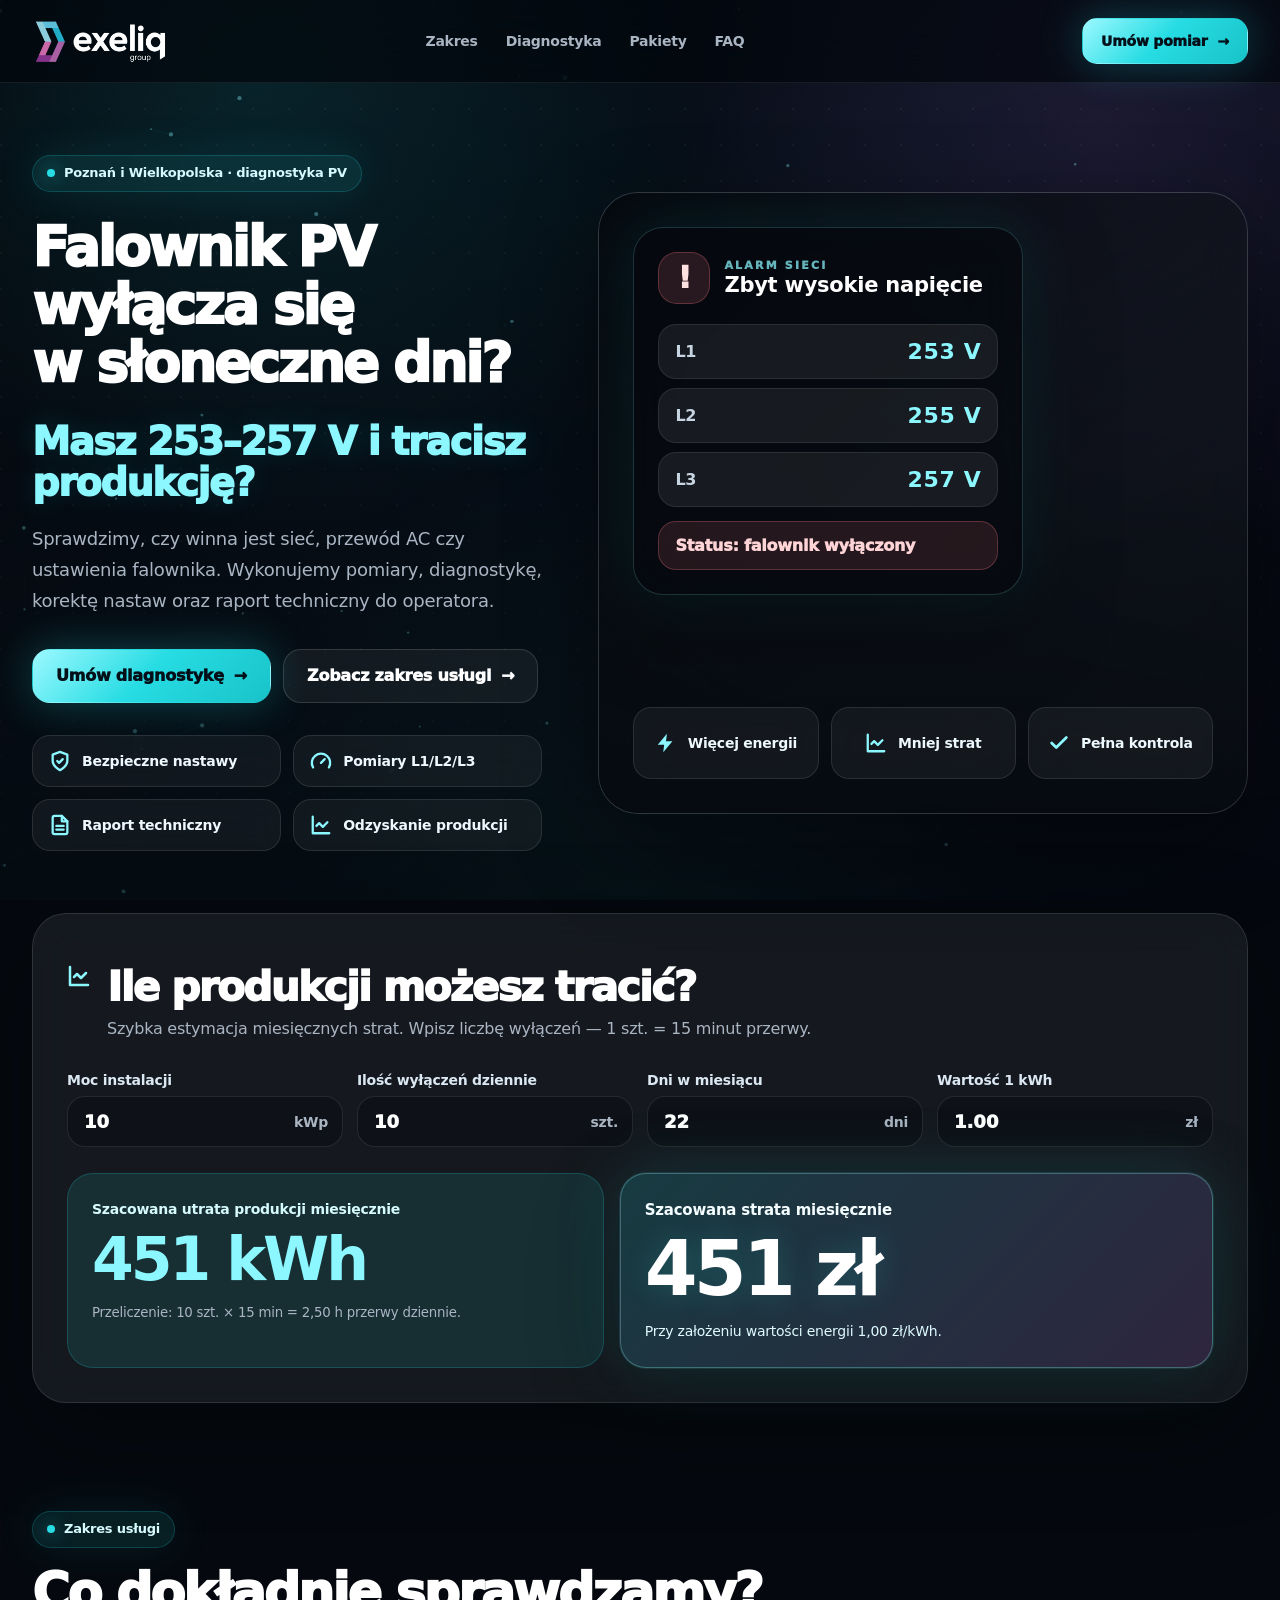
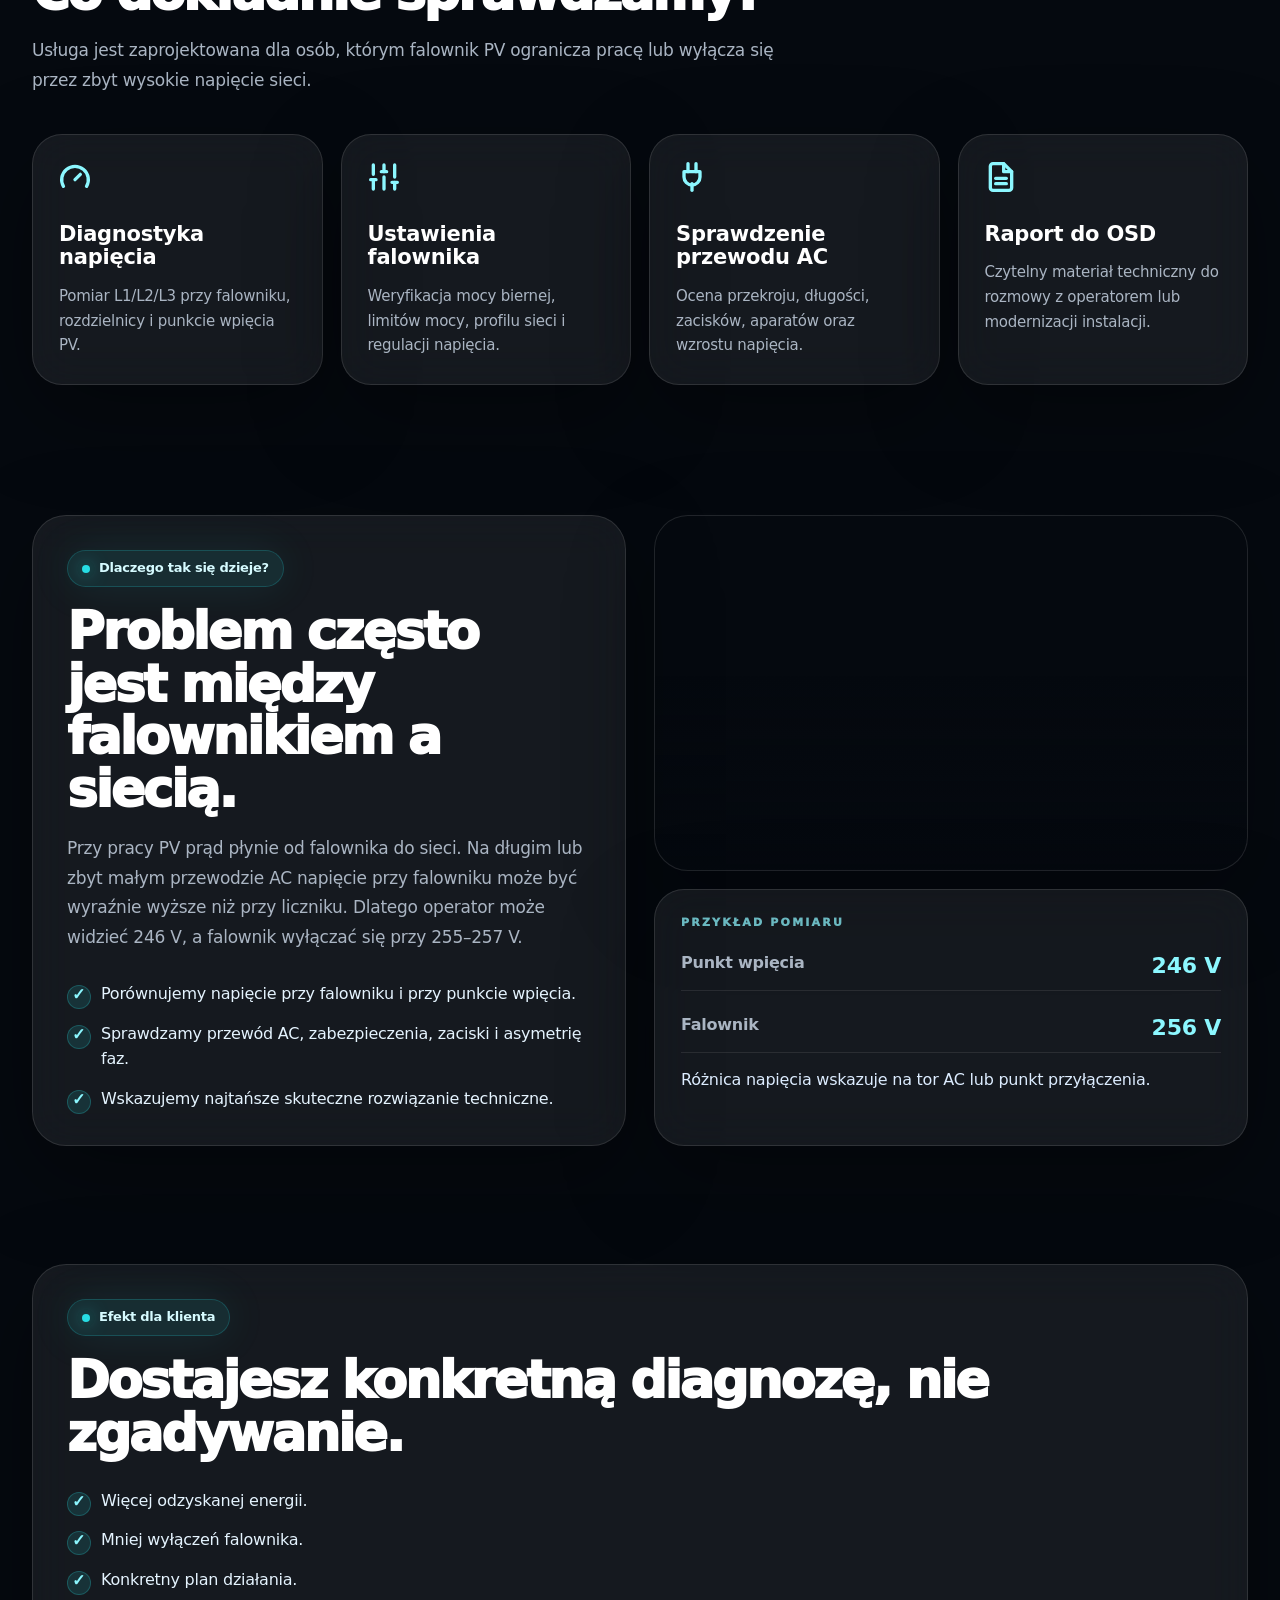
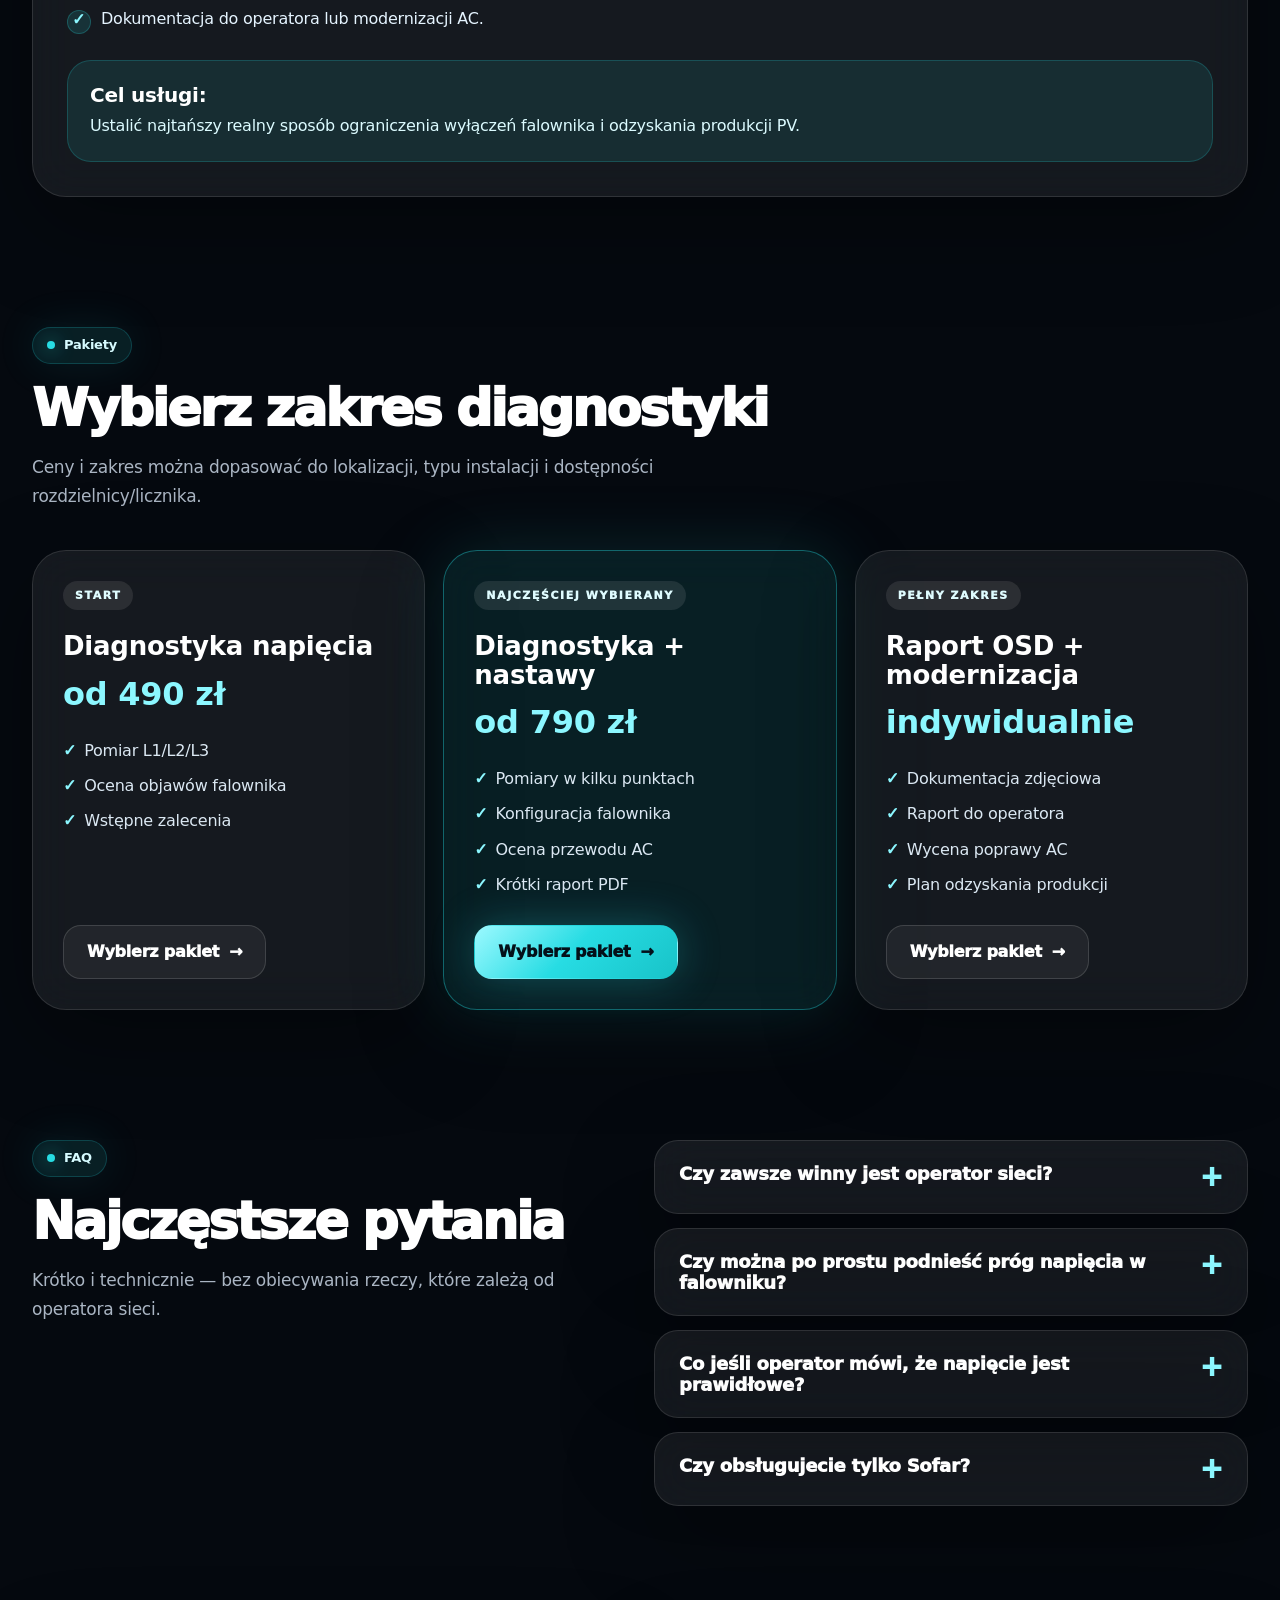
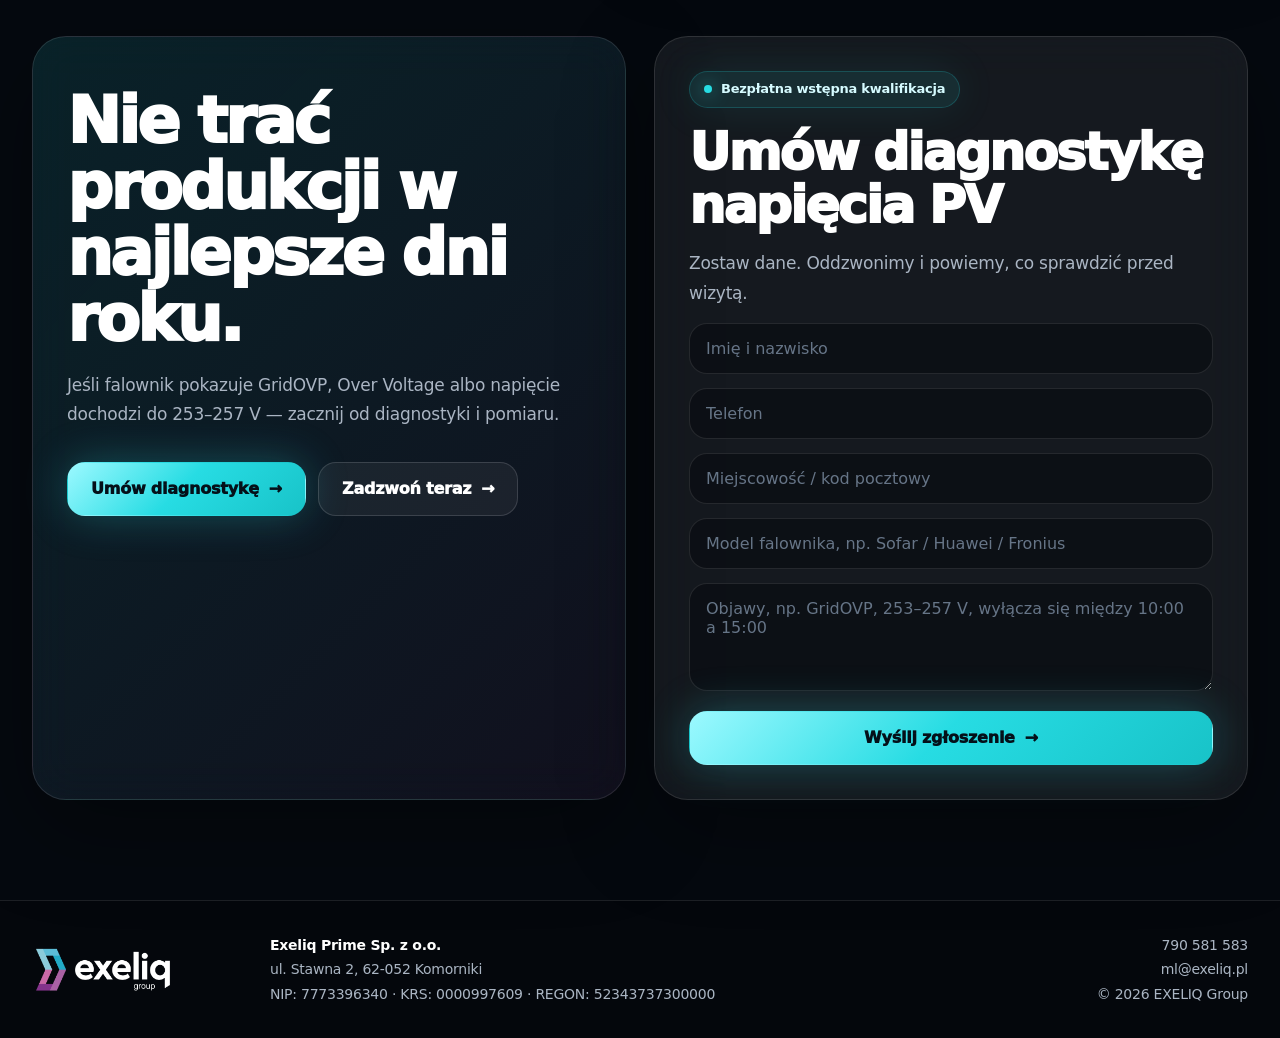
==== index.html @ 8f4e9c0d "Update index.html" ====
<!doctype html>
<html lang="pl">
<head>
  <meta charset="utf-8" />
  <meta name="viewport" content="width=device-width, initial-scale=1" />
  <title>Diagnostyka napięcia PV | Falownik wyłącza się w słoneczne dni | EXELIQ Group</title>
  <meta name="description" content="Falownik PV wyłącza się w słoneczne dni? Masz 253–257 V i tracisz produkcję? Diagnostyka napięcia, ustawienia falownika, przewód AC i raport do OSD. Poznań i Wielkopolska." />
  <meta name="theme-color" content="#05090f" />
  <meta property="og:title" content="Falownik PV wyłącza się w słoneczne dni?" />
  <meta property="og:description" content="Diagnostyka wysokiego napięcia PV: pomiary L1/L2/L3, ustawienia falownika, przewód AC i raport do OSD." />
  <meta property="og:type" content="website" />
  <link rel="preload" href="assets/exeliq_.png" as="image" />
  <link rel="stylesheet" href="styles.css" />
</head>
<body>
  <canvas id="particleCanvas" aria-hidden="true"></canvas>
  <div class="ambient" aria-hidden="true"></div>

  <header class="site-header">
    <div class="container header-inner">
      <a href="#top" class="brand" aria-label="EXELIQ Group">
        <img src="assets/exeliq_.png" alt="EXELIQ Group" />
      </a>
      <nav class="nav-links" aria-label="Menu główne">
        <a href="#oferta">Zakres</a>
        <a href="#diagnostyka">Diagnostyka</a>
        <a href="#pakiety">Pakiety</a>
        <a href="#faq">FAQ</a>
      </nav>
      <div class="header-actions">
        <a class="btn btn-primary btn-small" href="#formularz">Umów pomiar</a>
      </div>
    </div>
  </header>

  <main id="top">
    <section class="hero section-hero">
      <div class="container hero-grid">
        <div class="hero-copy reveal">
          <div class="eyebrow"><span></span>Poznań i Wielkopolska · diagnostyka PV</div>
          <h1>
            <span>Falownik PV</span>
            <span>wyłącza się</span>
            <span>w słoneczne dni?</span>
          </h1>
          <p class="lead">Masz 253–257 V i tracisz produkcję?</p>
          <p class="hero-text">Sprawdzimy, czy winna jest sieć, przewód AC czy ustawienia falownika. Wykonujemy pomiary, diagnostykę, korektę nastaw oraz raport techniczny do operatora.</p>
          <div class="cta-row">
            <a class="btn btn-primary" href="#formularz">Umów diagnostykę</a>
            <a class="btn btn-secondary" href="#oferta">Zobacz zakres usługi</a>
          </div>
          <div class="hero-badges" aria-label="Najważniejsze korzyści">
            <div><i data-icon="shield"></i>Bezpieczne nastawy</div>
            <div><i data-icon="gauge"></i>Pomiary L1/L2/L3</div>
            <div><i data-icon="report"></i>Raport techniczny</div>
            <div><i data-icon="trend"></i>Odzyskanie produkcji</div>
          </div>
        </div>

        <div class="hero-showcase reveal delay-1" aria-label="Wizualizacja problemu wysokiego napięcia PV">
          <div class="showcase-main glass">
            <div class="showcase-bg" aria-hidden="true"></div>
            <div class="showcase-content">
              <div class="voltage-panel glass-strong">
                <div class="panel-title">
                  <div class="warning-icon">!</div>
                  <div>
                    <p>Alarm sieci</p>
                    <h3>Zbyt wysokie napięcie</h3>
                  </div>
                </div>
                <div class="phase-list">
                  <div><span>L1</span><strong>253 V</strong></div>
                  <div><span>L2</span><strong>255 V</strong></div>
                  <div><span>L3</span><strong>257 V</strong></div>
                </div>
                <div class="status-alert">Status: falownik wyłączony</div>
              </div>

              <div class="mini-benefits">
                <div><i data-icon="zap"></i><strong>Więcej energii</strong></div>
                <div><i data-icon="bars"></i><strong>Mniej strat</strong></div>
                <div><i data-icon="check"></i><strong>Pełna kontrola</strong></div>
              </div>
            </div>
          </div>

        </div>
      </div>
    </section>

    <section class="top-calculator-wrap">
      <div class="container">
        <div class="glass calculator top-calculator reveal">
          <div class="calc-title">
            <i data-icon="bars"></i>
            <div>
              <h2>Ile produkcji możesz tracić?</h2>
              <p>Szybka estymacja miesięcznych strat. Wpisz liczbę wyłączeń — 1 szt. = 15 minut przerwy.</p>
            </div>
          </div>
          <div class="inputs-grid inputs-grid-4">
            <label>Moc instalacji <span><input id="kwp" type="number" min="0" step="0.1" value="10" /> kWp</span></label>
            <label>Ilość wyłączeń dziennie <span><input id="outages" type="number" min="0" step="1" value="10" /> szt.</span></label>
            <label>Dni w miesiącu <span><input id="days" type="number" min="0" step="1" value="22" /> dni</span></label>
            <label>Wartość 1 kWh <span><input id="price" type="number" min="0" step="0.01" value="1.00" /> zł</span></label>
          </div>
          <div class="calc-results-grid">
            <div class="calc-result calc-result-energy">
              <p>Szacowana utrata produkcji miesięcznie</p>
              <strong><span id="lossResult">451</span> kWh</strong>
              <small><span id="outageInfo">Przeliczenie: 10 szt. × 15 min = 2,50 h przerwy dziennie.</span></small>
            </div>
            <div class="calc-result calc-result-money calc-result-spotlight">
              <p>Szacowana strata miesięcznie</p>
              <strong><span id="lossValueResult">451</span> zł</strong>
              <small>Przy założeniu wartości energii <span id="priceLabel">1,00</span> zł/kWh.</small>
            </div>
          </div>
        </div>
      </div>
    </section>

    <section id="oferta" class="section-pad">
      <div class="container">
        <div class="section-head reveal">
          <div class="eyebrow"><span></span>Zakres usługi</div>
          <h2>Co dokładnie sprawdzamy?</h2>
          <p>Usługa jest zaprojektowana dla osób, którym falownik PV ogranicza pracę lub wyłącza się przez zbyt wysokie napięcie sieci.</p>
        </div>
        <div class="service-grid">
          <article class="service-card glass reveal"><i data-icon="gauge"></i><h3>Diagnostyka napięcia</h3><p>Pomiar L1/L2/L3 przy falowniku, rozdzielnicy i punkcie wpięcia PV.</p></article>
          <article class="service-card glass reveal delay-1"><i data-icon="sliders"></i><h3>Ustawienia falownika</h3><p>Weryfikacja mocy biernej, limitów mocy, profilu sieci i regulacji napięcia.</p></article>
          <article class="service-card glass reveal delay-2"><i data-icon="plug"></i><h3>Sprawdzenie przewodu AC</h3><p>Ocena przekroju, długości, zacisków, aparatów oraz wzrostu napięcia.</p></article>
          <article class="service-card glass reveal delay-3"><i data-icon="report"></i><h3>Raport do OSD</h3><p>Czytelny materiał techniczny do rozmowy z operatorem lub modernizacji instalacji.</p></article>
        </div>
      </div>
    </section>

    <section id="diagnostyka" class="section-pad pt-small">
      <div class="container split-grid">
        <div class="glass info-card reveal">
          <div class="eyebrow"><span></span>Dlaczego tak się dzieje?</div>
          <h2>Problem często jest między falownikiem a siecią.</h2>
          <p>Przy pracy PV prąd płynie od falownika do sieci. Na długim lub zbyt małym przewodzie AC napięcie przy falowniku może być wyraźnie wyższe niż przy liczniku. Dlatego operator może widzieć 246 V, a falownik wyłączać się przy 255–257 V.</p>
          <ul class="check-list">
            <li>Porównujemy napięcie przy falowniku i przy punkcie wpięcia.</li>
            <li>Sprawdzamy przewód AC, zabezpieczenia, zaciski i asymetrię faz.</li>
            <li>Wskazujemy najtańsze skuteczne rozwiązanie techniczne.</li>
          </ul>
        </div>
        <div class="diagnostic-stack reveal delay-1">
          <div class="photo-card photo-roof" aria-label="Panele fotowoltaiczne bez ludzi"></div>
          <div class="glass measurement-card">
            <p class="mini-label">Przykład pomiaru</p>
            <div class="diagnostic-row"><span>Punkt wpięcia</span><strong>246 V</strong></div>
            <div class="diagnostic-row"><span>Falownik</span><strong>256 V</strong></div>
            <div class="diagnostic-note">Różnica napięcia wskazuje na tor AC lub punkt przyłączenia.</div>
          </div>
        </div>
      </div>
    </section>

    <section class="section-pad pt-small benefits-section">
      <div class="container benefits-grid">
        <div class="glass benefits-card reveal">
          <div class="eyebrow"><span></span>Efekt dla klienta</div>
          <h2>Dostajesz konkretną diagnozę, nie zgadywanie.</h2>
          <ul class="check-list">
            <li>Więcej odzyskanej energii.</li>
            <li>Mniej wyłączeń falownika.</li>
            <li>Konkretny plan działania.</li>
            <li>Dokumentacja do operatora lub modernizacji AC.</li>
          </ul>
          <div class="goal-box"><strong>Cel usługi:</strong><span>Ustalić najtańszy realny sposób ograniczenia wyłączeń falownika i odzyskania produkcji PV.</span></div>
        </div>
      </div>
    </section>

    <section id="pakiety" class="section-pad pt-small">
      <div class="container">
        <div class="section-head reveal">
          <div class="eyebrow"><span></span>Pakiety</div>
          <h2>Wybierz zakres diagnostyki</h2>
          <p>Ceny i zakres można dopasować do lokalizacji, typu instalacji i dostępności rozdzielnicy/licznika.</p>
        </div>
        <div class="pricing-grid">
          <article class="price-card glass reveal">
            <div class="tag">Start</div><h3>Diagnostyka napięcia</h3><strong>od 490 zł</strong>
            <ul><li>Pomiar L1/L2/L3</li><li>Ocena objawów falownika</li><li>Wstępne zalecenia</li></ul>
            <a class="btn btn-secondary" href="#formularz">Wybierz pakiet</a>
          </article>
          <article class="price-card glass featured reveal delay-1">
            <div class="tag">Najczęściej wybierany</div><h3>Diagnostyka + nastawy</h3><strong>od 790 zł</strong>
            <ul><li>Pomiary w kilku punktach</li><li>Konfiguracja falownika</li><li>Ocena przewodu AC</li><li>Krótki raport PDF</li></ul>
            <a class="btn btn-primary" href="#formularz">Wybierz pakiet</a>
          </article>
          <article class="price-card glass reveal delay-2">
            <div class="tag">Pełny zakres</div><h3>Raport OSD + modernizacja</h3><strong>indywidualnie</strong>
            <ul><li>Dokumentacja zdjęciowa</li><li>Raport do operatora</li><li>Wycena poprawy AC</li><li>Plan odzyskania produkcji</li></ul>
            <a class="btn btn-secondary" href="#formularz">Wybierz pakiet</a>
          </article>
        </div>
      </div>
    </section>

    <section id="faq" class="section-pad pt-small">
      <div class="container faq-grid">
        <div class="section-head left reveal">
          <div class="eyebrow"><span></span>FAQ</div>
          <h2>Najczęstsze pytania</h2>
          <p>Krótko i technicznie — bez obiecywania rzeczy, które zależą od operatora sieci.</p>
        </div>
        <div class="faq-list reveal delay-1">
          <details class="glass"><summary>Czy zawsze winny jest operator sieci?</summary><p>Nie. Często problem powstaje na odcinku AC między falownikiem a punktem wpięcia: zbyt długi przewód, zbyt mały przekrój, słaby zacisk albo nieoptymalne ustawienia falownika.</p></details>
          <details class="glass"><summary>Czy można po prostu podnieść próg napięcia w falowniku?</summary><p>Nie rekomendujemy obchodzenia zabezpieczeń. Najpierw trzeba ustalić przyczynę i dobrać bezpieczne rozwiązanie techniczne.</p></details>
          <details class="glass"><summary>Co jeśli operator mówi, że napięcie jest prawidłowe?</summary><p>Wtedy porównujemy napięcie przy falowniku i przy punkcie wpięcia. Często operator widzi napięcie poprawne, a falownik wyłącza się przez wzrost napięcia na instalacji AC.</p></details>
          <details class="glass"><summary>Czy obsługujecie tylko Sofar?</summary><p>Nie. Diagnostyka dotyczy wielu marek falowników. Najważniejsze są pomiary, analiza toru AC i poprawna konfiguracja urządzenia.</p></details>
        </div>
      </div>
    </section>

    <section class="section-pad pt-small final-section">
      <div class="container final-grid">
        <div class="final-card glass reveal">
          <h2>Nie trać produkcji w najlepsze dni roku.</h2>
          <p>Jeśli falownik pokazuje GridOVP, Over Voltage albo napięcie dochodzi do 253–257 V — zacznij od diagnostyki i pomiaru.</p>
          <div class="cta-row"><a class="btn btn-primary" href="#formularz">Umów diagnostykę</a><a class="btn btn-secondary" href="tel:+48790581583">Zadzwoń teraz</a></div>
        </div>
        <form id="formularz" class="lead-form glass reveal delay-1" action="https://formspree.io/f/mbdbogog" method="POST" data-redirect="dziekujemy.html">
          <input type="hidden" name="_subject" value="Nowy lead - diagnostyka napięcia PV" />
          <input type="hidden" name="landing_page" value="napiecie.exeliq.pl" />
          <div class="eyebrow"><span></span>Bezpłatna wstępna kwalifikacja</div>
          <h2>Umów diagnostykę napięcia PV</h2>
          <p>Zostaw dane. Oddzwonimy i powiemy, co sprawdzić przed wizytą.</p>
          <input name="name" required placeholder="Imię i nazwisko" />
          <input name="phone" required placeholder="Telefon" />
          <input name="location" placeholder="Miejscowość / kod pocztowy" />
          <input name="inverter" placeholder="Model falownika, np. Sofar / Huawei / Fronius" />
          <textarea name="message" rows="4" placeholder="Objawy, np. GridOVP, 253–257 V, wyłącza się między 10:00 a 15:00"></textarea>
          <button class="btn btn-primary" type="submit">Wyślij zgłoszenie</button>
        </form>
      </div>
    </section>
  </main>

  <a href="#formularz" class="mobile-sticky">Umów diagnostykę</a>

  <footer class="site-footer">
    <div class="container footer-grid">
      <img src="assets/exeliq_.png" alt="EXELIQ Group" />
      <div><strong>Exeliq Prime Sp. z o.o.</strong><span>ul. Stawna 2, 62-052 Komorniki</span><span>NIP: 7773396340 · KRS: 0000997609 · REGON: 52343737300000</span></div>
      <div class="footer-contact"><a href="tel:+48790581583">790 581 583</a><a href="mailto:ml@exeliq.pl">ml@exeliq.pl</a><span>© <span id="year"></span> EXELIQ Group</span></div>
    </div>
  </footer>

  <script src="script.js"></script>
</body>
</html>
---- styles.css ----
:root {
  --bg: #05090f;
  --bg2: #09121c;
  --panel: rgba(255,255,255,.065);
  --panel-2: rgba(255,255,255,.095);
  --border: rgba(255,255,255,.115);
  --text: #ffffff;
  --muted: #aab5c3;
  --soft: #dbe8f3;
  --cyan: #27dce3;
  --cyan2: #8cf7ff;
  --red: #ff7b86;
  --purple: #a566d4;
  --shadow: rgba(0,0,0,.34);
  --max: 1320px;
  --radius: 30px;
}

* { box-sizing: border-box; }
html { scroll-behavior: smooth; }
body {
  margin: 0;
  min-width: 320px;
  overflow-x: hidden;
  color: var(--text);
  background: var(--bg);
  font-family: Inter, ui-sans-serif, system-ui, -apple-system, BlinkMacSystemFont, "Segoe UI", sans-serif;
  letter-spacing: -.015em;
}
body::before {
  content: "";
  position: fixed;
  inset: 0;
  pointer-events: none;
  z-index: -4;
  background:
    radial-gradient(circle at 20% 10%, rgba(39,220,227,.13), transparent 34%),
    radial-gradient(circle at 86% 14%, rgba(165,102,212,.16), transparent 34%),
    radial-gradient(circle at 50% 100%, rgba(30,170,155,.10), transparent 38%),
    linear-gradient(135deg, #05090f 0%, #07111a 46%, #080714 100%);
}

a { color: inherit; text-decoration: none; }
img { max-width: 100%; display: block; }
button, input, textarea { font: inherit; }

#particleCanvas {
  position: fixed;
  inset: 0;
  width: 100vw;
  height: 100vh;
  z-index: -3;
  pointer-events: none;
  opacity: .72;
}
.ambient {
  position: fixed;
  inset: 0;
  z-index: -2;
  pointer-events: none;
  background:
    linear-gradient(to bottom, rgba(5,9,15,.08), rgba(5,9,15,.78)),
    radial-gradient(circle at 1px 1px, rgba(255,255,255,.075) 1px, transparent 0);
  background-size: auto, 36px 36px;
  opacity: .72;
}

.container {
  width: min(var(--max), calc(100% - 64px));
  margin-inline: auto;
}
.section-pad { padding: 92px 0; }
.section-hero { padding: 72px 0 54px; }
.pt-small { padding-top: 38px; }

.glass {
  border: 1px solid var(--border);
  background: var(--panel);
  box-shadow: 0 30px 90px var(--shadow);
  backdrop-filter: blur(22px);
  -webkit-backdrop-filter: blur(22px);
}
.glass-strong {
  border: 1px solid rgba(140,247,255,.18);
  background: rgba(5,9,15,.64);
  box-shadow: 0 28px 90px rgba(0,0,0,.38), 0 0 64px rgba(39,220,227,.12);
  backdrop-filter: blur(24px);
  -webkit-backdrop-filter: blur(24px);
}

.site-header {
  position: sticky;
  top: 0;
  z-index: 50;
  border-bottom: 1px solid rgba(255,255,255,.075);
  background: rgba(2, 6, 12, .68);
  backdrop-filter: blur(20px);
  -webkit-backdrop-filter: blur(20px);
}
.header-inner {
  display: flex;
  align-items: center;
  justify-content: space-between;
  gap: 28px;
  min-height: 82px;
}
.brand {
  display: flex;
  align-items: center;
  min-width: 170px;
}
.brand img { height: 52px; width: auto; object-fit: contain; }
.nav-links {
  display: flex;
  align-items: center;
  justify-content: center;
  gap: 28px;
  color: var(--muted);
  font-size: 14px;
  font-weight: 850;
}
.nav-links a { transition: color .2s ease; }
.nav-links a:hover { color: var(--cyan2); }
.header-actions {
  display: flex;
  align-items: center;
  justify-content: flex-end;
  gap: 14px;
  min-width: 280px;
}
.phone-link {
  color: #f5fdff;
  font-size: 15px;
  font-weight: 950;
  letter-spacing: .02em;
}
.phone-link:hover { color: var(--cyan2); }

.btn {
  display: inline-flex;
  align-items: center;
  justify-content: center;
  gap: 10px;
  min-height: 54px;
  border-radius: 18px;
  padding: 15px 23px;
  border: 1px solid transparent;
  font-weight: 1000;
  letter-spacing: -.015em;
  line-height: 1;
  white-space: nowrap;
  transition: transform .25s ease, background .25s ease, border-color .25s ease, box-shadow .25s ease;
}
.btn::after {
  content: "→";
  transition: transform .25s ease;
}
.btn:hover { transform: translateY(-2px); }
.btn:hover::after { transform: translateX(3px); }
.btn-primary {
  color: #041019;
  background: linear-gradient(135deg, #9cf9ff 0%, #27dce3 48%, #18c3c8 100%);
  box-shadow: 0 0 44px rgba(39, 220, 227, .28);
}
.btn-primary:hover { box-shadow: 0 0 68px rgba(39, 220, 227, .42); }
.btn-secondary {
  color: #fff;
  border-color: rgba(255,255,255,.14);
  background: rgba(255,255,255,.055);
}
.btn-secondary:hover { border-color: rgba(140,247,255,.36); background: rgba(255,255,255,.095); }
.btn-small { min-height: 46px; padding: 13px 18px; border-radius: 15px; font-size: 14px; }

.hero-grid {
  display: grid;
  grid-template-columns: minmax(0, .88fr) minmax(0, 1.12fr);
  align-items: center;
  gap: 56px;
}
.hero-copy { min-width: 0; }
.eyebrow {
  display: inline-flex;
  align-items: center;
  gap: 9px;
  width: fit-content;
  max-width: 100%;
  border: 1px solid rgba(39,220,227,.20);
  background: rgba(39,220,227,.10);
  border-radius: 999px;
  padding: 9px 14px;
  color: #d6fbff;
  font-size: 13px;
  line-height: 1.3;
  font-weight: 900;
  box-shadow: 0 0 44px rgba(39,220,227,.10);
}
.eyebrow span {
  width: 8px;
  height: 8px;
  flex: 0 0 8px;
  border-radius: 50%;
  background: var(--cyan);
  box-shadow: 0 0 18px rgba(39,220,227,.8);
}
.hero h1 {
  max-width: 620px;
  margin: 28px 0 0;
  font-size: clamp(44px, 4.25vw, 72px);
  line-height: 1.04;
  letter-spacing: -.05em;
  font-weight: 1000;
  text-wrap: balance;
}
.hero h1 span {
  display: block;
  margin-bottom: .03em;
}
.lead {
  max-width: 650px;
  margin: 28px 0 0;
  color: var(--cyan2);
  font-size: clamp(28px, 3vw, 42px);
  line-height: 1.08;
  font-weight: 1000;
  letter-spacing: -.04em;
  text-shadow: 0 0 28px rgba(39,220,227,.16);
}
.hero-text {
  max-width: 610px;
  margin: 20px 0 0;
  color: var(--muted);
  font-size: 18px;
  line-height: 1.72;
}
.cta-row {
  display: flex;
  flex-wrap: wrap;
  gap: 12px;
  margin-top: 32px;
}
.hero-badges {
  display: grid;
  grid-template-columns: repeat(2, minmax(0, 1fr));
  gap: 12px;
  max-width: 610px;
  margin-top: 32px;
}
.hero-badges div,
.mini-benefits div {
  display: flex;
  align-items: center;
  gap: 11px;
  min-width: 0;
  border: 1px solid rgba(255,255,255,.10);
  background: rgba(255,255,255,.052);
  border-radius: 18px;
  padding: 14px 16px;
  color: #edf8ff;
  font-size: 14px;
  font-weight: 850;
  backdrop-filter: blur(14px);
}

[data-icon] {
  display: inline-block;
  width: 22px;
  height: 22px;
  flex: 0 0 22px;
  color: var(--cyan2);
  background: currentColor;
  mask-repeat: no-repeat;
  mask-position: center;
  mask-size: contain;
  -webkit-mask-repeat: no-repeat;
  -webkit-mask-position: center;
  -webkit-mask-size: contain;
}
[data-icon="shield"]{ mask-image: url("data:image/svg+xml,%3Csvg xmlns='http://www.w3.org/2000/svg' viewBox='0 0 24 24' fill='none' stroke='black' stroke-width='2.5' stroke-linecap='round' stroke-linejoin='round'%3E%3Cpath d='M12 22s8-4 8-10V5l-8-3-8 3v7c0 6 8 10 8 10Z'/%3E%3Cpath d='m9 12 2 2 4-4'/%3E%3C/svg%3E"); -webkit-mask-image: url("data:image/svg+xml,%3Csvg xmlns='http://www.w3.org/2000/svg' viewBox='0 0 24 24' fill='none' stroke='black' stroke-width='2.5' stroke-linecap='round' stroke-linejoin='round'%3E%3Cpath d='M12 22s8-4 8-10V5l-8-3-8 3v7c0 6 8 10 8 10Z'/%3E%3Cpath d='m9 12 2 2 4-4'/%3E%3C/svg%3E"); }
[data-icon="gauge"]{ mask-image: url("data:image/svg+xml,%3Csvg xmlns='http://www.w3.org/2000/svg' viewBox='0 0 24 24' fill='none' stroke='black' stroke-width='2.5' stroke-linecap='round' stroke-linejoin='round'%3E%3Cpath d='m12 14 4-4'/%3E%3Cpath d='M3.34 19a10 10 0 1 1 17.32 0'/%3E%3C/svg%3E"); -webkit-mask-image: url("data:image/svg+xml,%3Csvg xmlns='http://www.w3.org/2000/svg' viewBox='0 0 24 24' fill='none' stroke='black' stroke-width='2.5' stroke-linecap='round' stroke-linejoin='round'%3E%3Cpath d='m12 14 4-4'/%3E%3Cpath d='M3.34 19a10 10 0 1 1 17.32 0'/%3E%3C/svg%3E"); }
[data-icon="report"]{ mask-image: url("data:image/svg+xml,%3Csvg xmlns='http://www.w3.org/2000/svg' viewBox='0 0 24 24' fill='none' stroke='black' stroke-width='2.5' stroke-linecap='round' stroke-linejoin='round'%3E%3Cpath d='M14 2H6a2 2 0 0 0-2 2v16a2 2 0 0 0 2 2h12a2 2 0 0 0 2-2V8z'/%3E%3Cpath d='M14 2v6h6'/%3E%3Cpath d='M16 13H8'/%3E%3Cpath d='M16 17H8'/%3E%3C/svg%3E"); -webkit-mask-image: url("data:image/svg+xml,%3Csvg xmlns='http://www.w3.org/2000/svg' viewBox='0 0 24 24' fill='none' stroke='black' stroke-width='2.5' stroke-linecap='round' stroke-linejoin='round'%3E%3Cpath d='M14 2H6a2 2 0 0 0-2 2v16a2 2 0 0 0 2 2h12a2 2 0 0 0 2-2V8z'/%3E%3Cpath d='M14 2v6h6'/%3E%3Cpath d='M16 13H8'/%3E%3Cpath d='M16 17H8'/%3E%3C/svg%3E"); }
[data-icon="trend"], [data-icon="bars"]{ mask-image: url("data:image/svg+xml,%3Csvg xmlns='http://www.w3.org/2000/svg' viewBox='0 0 24 24' fill='none' stroke='black' stroke-width='2.5' stroke-linecap='round' stroke-linejoin='round'%3E%3Cpath d='M3 3v18h18'/%3E%3Cpath d='m19 9-5 5-4-4-3 3'/%3E%3C/svg%3E"); -webkit-mask-image: url("data:image/svg+xml,%3Csvg xmlns='http://www.w3.org/2000/svg' viewBox='0 0 24 24' fill='none' stroke='black' stroke-width='2.5' stroke-linecap='round' stroke-linejoin='round'%3E%3Cpath d='M3 3v18h18'/%3E%3Cpath d='m19 9-5 5-4-4-3 3'/%3E%3C/svg%3E"); }
[data-icon="zap"]{ mask-image: url("data:image/svg+xml,%3Csvg xmlns='http://www.w3.org/2000/svg' viewBox='0 0 24 24' fill='black'%3E%3Cpath d='M13 2 3 14h7l-1 8 10-12h-7z'/%3E%3C/svg%3E"); -webkit-mask-image: url("data:image/svg+xml,%3Csvg xmlns='http://www.w3.org/2000/svg' viewBox='0 0 24 24' fill='black'%3E%3Cpath d='M13 2 3 14h7l-1 8 10-12h-7z'/%3E%3C/svg%3E"); }
[data-icon="check"]{ mask-image: url("data:image/svg+xml,%3Csvg xmlns='http://www.w3.org/2000/svg' viewBox='0 0 24 24' fill='none' stroke='black' stroke-width='3' stroke-linecap='round' stroke-linejoin='round'%3E%3Cpath d='m20 6-11 11-5-5'/%3E%3C/svg%3E"); -webkit-mask-image: url("data:image/svg+xml,%3Csvg xmlns='http://www.w3.org/2000/svg' viewBox='0 0 24 24' fill='none' stroke='black' stroke-width='3' stroke-linecap='round' stroke-linejoin='round'%3E%3Cpath d='m20 6-11 11-5-5'/%3E%3C/svg%3E"); }
[data-icon="sliders"]{ mask-image: url("data:image/svg+xml,%3Csvg xmlns='http://www.w3.org/2000/svg' viewBox='0 0 24 24' fill='none' stroke='black' stroke-width='2.5' stroke-linecap='round'%3E%3Cpath d='M4 21v-7M4 10V3M12 21v-9M12 8V3M20 21v-5M20 12V3'/%3E%3Cpath d='M2 14h4M10 8h4M18 16h4'/%3E%3C/svg%3E"); -webkit-mask-image: url("data:image/svg+xml,%3Csvg xmlns='http://www.w3.org/2000/svg' viewBox='0 0 24 24' fill='none' stroke='black' stroke-width='2.5' stroke-linecap='round'%3E%3Cpath d='M4 21v-7M4 10V3M12 21v-9M12 8V3M20 21v-5M20 12V3'/%3E%3Cpath d='M2 14h4M10 8h4M18 16h4'/%3E%3C/svg%3E"); }
[data-icon="plug"]{ mask-image: url("data:image/svg+xml,%3Csvg xmlns='http://www.w3.org/2000/svg' viewBox='0 0 24 24' fill='none' stroke='black' stroke-width='2.5' stroke-linecap='round' stroke-linejoin='round'%3E%3Cpath d='M12 22v-5'/%3E%3Cpath d='M9 8V2'/%3E%3Cpath d='M15 8V2'/%3E%3Cpath d='M6 8h12v4a6 6 0 0 1-12 0Z'/%3E%3C/svg%3E"); -webkit-mask-image: url("data:image/svg+xml,%3Csvg xmlns='http://www.w3.org/2000/svg' viewBox='0 0 24 24' fill='none' stroke='black' stroke-width='2.5' stroke-linecap='round' stroke-linejoin='round'%3E%3Cpath d='M12 22v-5'/%3E%3Cpath d='M9 8V2'/%3E%3Cpath d='M15 8V2'/%3E%3Cpath d='M6 8h12v4a6 6 0 0 1-12 0Z'/%3E%3C/svg%3E"); }

.hero-showcase {
  min-width: 0;
  display: grid;
  grid-template-columns: 1fr;
  gap: 20px;
  align-items: stretch;
}
.showcase-main {
  position: relative;
  min-height: 620px;
  overflow: hidden;
  border-radius: 40px;
}
.showcase-bg {
  position: absolute;
  inset: 0;
  background-image:
    linear-gradient(140deg, rgba(5,9,15,.94), rgba(5,9,15,.60) 48%, rgba(5,9,15,.25)),
    url('https://images.unsplash.com/photo-1508514177221-188b1cf16e9d?auto=format&fit=crop&w=1400&q=85');
  background-size: cover;
  background-position: center center;
  transform: scale(1.02);
}
.showcase-bg::after {
  content: "";
  position: absolute;
  inset: 0;
  background: linear-gradient(to top, rgba(5,9,15,.86), transparent 58%);
}
.showcase-content {
  position: relative;
  z-index: 1;
  height: 100%;
  min-height: inherit;
  display: flex;
  flex-direction: column;
  justify-content: space-between;
  padding: 34px;
}
.voltage-panel {
  width: min(390px, 100%);
  border-radius: 30px;
  padding: 24px;
}
.panel-title {
  display: flex;
  align-items: center;
  gap: 14px;
}
.warning-icon {
  display: grid;
  place-items: center;
  width: 52px;
  height: 52px;
  border-radius: 19px;
  color: #ffe1e1;
  background: rgba(255,123,134,.14);
  border: 1px solid rgba(255,123,134,.28);
  font-weight: 1000;
  font-size: 30px;
}
.panel-title p,
.mini-label {
  margin: 0;
  color: rgba(140,247,255,.73);
  text-transform: uppercase;
  letter-spacing: .20em;
  font-size: 11px;
  font-weight: 1000;
}
.panel-title h3,
.problem-card h3 {
  margin: 2px 0 0;
  color: #fff;
  font-size: 21px;
  line-height: 1.12;
}
.phase-list {
  display: grid;
  gap: 9px;
  margin-top: 20px;
}
.phase-list div {
  display: flex;
  align-items: center;
  justify-content: space-between;
  border: 1px solid rgba(255,255,255,.09);
  background: rgba(255,255,255,.07);
  border-radius: 18px;
  padding: 14px 16px;
  color: #c7d4e1;
  font-weight: 900;
}
.phase-list strong {
  color: var(--cyan2);
  font-size: 22px;
  letter-spacing: .03em;
}
.status-alert {
  margin-top: 14px;
  border: 1px solid rgba(255,123,134,.26);
  background: rgba(255,123,134,.12);
  color: #ffd4d7;
  border-radius: 18px;
  padding: 14px 16px;
  font-weight: 1000;
}
.mini-benefits {
  display: grid;
  grid-template-columns: repeat(3, minmax(0, 1fr));
  
  gap: 12px;
}
.mini-benefits div {
  justify-content: center;
  min-height: 72px;
  text-align: center;
}
.showcase-side {
  display: grid;
  grid-template-rows: auto 1fr;
  gap: 20px;
  min-width: 0;
}
.side-card {
  border-radius: 30px;
  padding: 24px;
}
.problem-card p:last-child {
  margin: 14px 0 0;
  color: var(--muted);
  line-height: 1.65;
}
.inverter-card {
  display: flex;
  align-items: center;
  justify-content: center;
  min-height: 290px;
  border-radius: 30px;
  background:
    radial-gradient(circle at 50% 20%, rgba(39,220,227,.13), transparent 42%),
    rgba(255,255,255,.055);
}
.inverter-box {
  position: relative;
  width: min(240px, 72%);
  aspect-ratio: 1 / 1.04;
  border-radius: 34px;
  background: linear-gradient(145deg, #f7fbff, #b7c1ca);
  box-shadow: 0 30px 70px rgba(0,0,0,.35), inset 0 1px 0 rgba(255,255,255,.86);
  padding: 24px;
}
.inv-head {
  color: #606d7a;
  text-transform: uppercase;
  letter-spacing: .38em;
  font-size: 10px;
  font-weight: 1000;
}
.inv-display {
  position: absolute;
  left: 22%;
  right: 22%;
  bottom: 22%;
  height: 58px;
  display: flex;
  align-items: center;
  justify-content: center;
  gap: 10px;
  border-radius: 16px;
  background: #061019;
}
.inv-display span {
  width: 10px;
  height: 10px;
  border-radius: 999px;
  background: #617080;
}
.inv-display span:first-child,
.inv-display span:nth-child(2) {
  background: var(--cyan);
  box-shadow: 0 0 16px rgba(39,220,227,.8);
}
.inv-cables {
  position: absolute;
  bottom: -50px;
  left: 50%;
  display: flex;
  gap: 18px;
  transform: translateX(-50%);
}
.inv-cables b {
  display: block;
  width: 12px;
  height: 70px;
  border-radius: 0 0 999px 999px;
  background: #01060b;
}

.top-calculator-wrap { padding: 8px 0 16px; }
.top-calculator {
  border-radius: 34px;
  padding: 34px;
}

.section-head {
  max-width: 780px;
  margin-bottom: 38px;
  text-align: left;
}
.section-head h2,
.info-card h2,
.calculator h2,
.benefits-card h2,
.final-card h2,
.lead-form h2 {
  margin: 18px 0 0;
  font-size: clamp(34px, 4vw, 58px);
  line-height: 1.03;
  letter-spacing: -.045em;
  font-weight: 1000;
}
.section-head p,
.info-card p,
.benefits-card p,
.final-card p,
.lead-form p {
  margin: 18px 0 0;
  color: var(--muted);
  font-size: 17px;
  line-height: 1.75;
}
.service-grid {
  display: grid;
  grid-template-columns: repeat(4, minmax(0, 1fr));
  gap: 18px;
}
.service-card {
  min-height: 245px;
  border-radius: 30px;
  padding: 26px;
  transition: border-color .25s ease, transform .25s ease, background .25s ease;
}
.service-card:hover {
  transform: translateY(-4px);
  border-color: rgba(140,247,255,.28);
  background: rgba(255,255,255,.085);
}
.service-card i {
  width: 32px;
  height: 32px;
  margin-bottom: 26px;
}
.service-card h3 {
  margin: 0;
  color: #fff;
  font-size: 21px;
  line-height: 1.12;
}
.service-card p {
  margin: 14px 0 0;
  color: var(--muted);
  font-size: 15px;
  line-height: 1.65;
}

.split-grid,
.calculator-grid,
.final-grid,
.faq-grid {
  display: grid;
  grid-template-columns: 1fr 1fr;
  gap: 28px;
  align-items: stretch;
}
.info-card,
.benefits-card,
.calculator,
.final-card,
.lead-form {
  border-radius: 34px;
  padding: 34px;
}
.check-list {
  display: grid;
  gap: 14px;
  margin: 28px 0 0;
  padding: 0;
  list-style: none;
}
.check-list li {
  position: relative;
  color: #e5f4ff;
  line-height: 1.6;
  padding-left: 34px;
}
.check-list li::before {
  content: "";
  position: absolute;
  left: 0;
  top: 4px;
  width: 22px;
  height: 22px;
  border-radius: 50%;
  background: rgba(39,220,227,.13);
  border: 1px solid rgba(39,220,227,.24);
}
.check-list li::after {
  content: "✓";
  position: absolute;
  left: 5px;
  top: 1px;
  color: var(--cyan2);
  font-weight: 1000;
}
.diagnostic-stack {
  display: grid;
  gap: 18px;
}
.photo-card {
  min-height: 330px;
  border: 1px solid var(--border);
  border-radius: 34px;
  background-size: cover;
  background-position: center center;
  box-shadow: 0 30px 90px rgba(0,0,0,.26);
}
.photo-roof {
  background-image:
    linear-gradient(to top, rgba(5,9,15,.62), transparent 55%),
    url('https://images.unsplash.com/photo-1509391366360-2e959784a276?auto=format&fit=crop&w=1200&q=85');
}
.measurement-card {
  border-radius: 30px;
  padding: 26px;
}
.diagnostic-row {
  display: flex;
  justify-content: space-between;
  gap: 18px;
  margin-top: 12px;
  border-bottom: 1px solid rgba(255,255,255,.09);
  padding: 12px 0;
}
.diagnostic-row span { color: var(--muted); font-weight: 800; }
.diagnostic-row strong { color: var(--cyan2); font-size: 22px; }
.diagnostic-note {
  margin-top: 14px;
  color: #dcecff;
  line-height: 1.65;
}

.calc-title {
  display: flex;
  align-items: flex-start;
  gap: 16px;
}
.calc-title i {
  width: 44px;
  height: 44px;
  margin-top: 6px;
  padding: 12px;
}
.calculator h2 { font-size: clamp(30px, 3.2vw, 44px); }
.calculator p { color: var(--muted); line-height: 1.65; margin: 8px 0 0; }
.inputs-grid {
  display: grid;
  grid-template-columns: repeat(3, minmax(0, 1fr));
  gap: 14px;
  margin-top: 30px;
}
.inputs-grid-4 {
  grid-template-columns: repeat(4, minmax(0, 1fr));
}
.inputs-grid label {
  display: grid;
  gap: 8px;
  color: var(--soft);
  font-size: 14px;
  font-weight: 850;
}
.inputs-grid span {
  display: flex;
  align-items: center;
  gap: 8px;
  border: 1px solid rgba(255,255,255,.10);
  background: rgba(1,5,10,.35);
  border-radius: 18px;
  padding: 13px 14px;
  color: var(--muted);
}
.inputs-grid input {
  width: 100%;
  min-width: 0;
  border: 0;
  outline: 0;
  background: transparent;
  color: #fff;
  font-size: 18px;
  font-weight: 1000;
}
.calc-result {
  margin-top: 26px;
  border: 1px solid rgba(39,220,227,.20);
  border-radius: 26px;
  background: rgba(39,220,227,.105);
  padding: 24px;
}
.calc-result p { margin: 0; color: #d6fbff; font-size: 14px; font-weight: 850; }
.calc-result strong {
  display: block;
  margin-top: 8px;
  color: var(--cyan2);
  font-size: clamp(42px, 5vw, 60px);
  line-height: 1;
  letter-spacing: -.05em;
}
.calc-result small { display: block; margin-top: 14px; color: var(--muted); line-height: 1.55; }

.calc-results-grid {
  display: grid;
  grid-template-columns: minmax(0, .95fr) minmax(0, 1.05fr);
  gap: 16px;
  margin-top: 26px;
}
.calc-result {
  margin-top: 0;
  height: 100%;
}
.calc-result-energy {
  background: rgba(39,220,227,.105);
}
.calc-result-money {
  background: linear-gradient(135deg, rgba(39,220,227,.18), rgba(165,102,212,.18));
  border-color: rgba(140,247,255,.30);
}
.calc-result-spotlight {
  box-shadow: 0 0 0 1px rgba(140,247,255,.10), 0 0 68px rgba(39,220,227,.16), 0 28px 90px rgba(0,0,0,.30);
}
.calc-result-money p {
  color: #f4fdff;
  font-size: 15px;
}
.calc-result-money strong {
  color: #ffffff;
  font-size: clamp(50px, 6vw, 76px);
  text-shadow: 0 0 30px rgba(39,220,227,.20);
}
.calc-result-money small {
  color: #dffbff;
  font-size: 14px;
}
.benefits-section {
  padding-top: 26px;
}
.benefits-grid {
  display: grid;
  grid-template-columns: 1fr;
  gap: 28px;
}
.goal-box {
  display: grid;
  gap: 6px;
  margin-top: 28px;
  border: 1px solid rgba(39,220,227,.20);
  border-radius: 24px;
  background: rgba(39,220,227,.10);
  padding: 22px;
}
.goal-box strong { color: #fff; font-size: 20px; }
.goal-box span { color: #dcfbff; line-height: 1.62; }

.pricing-grid {
  display: grid;
  grid-template-columns: repeat(3, minmax(0, 1fr));
  gap: 18px;
}
.price-card {
  display: flex;
  flex-direction: column;
  min-height: 460px;
  border-radius: 34px;
  padding: 30px;
}
.price-card.featured {
  border-color: rgba(39,220,227,.38);
  background: rgba(39,220,227,.10);
  box-shadow: 0 0 64px rgba(39,220,227,.14), 0 30px 90px rgba(0,0,0,.32);
}
.tag {
  width: fit-content;
  border-radius: 999px;
  background: rgba(255,255,255,.095);
  padding: 8px 12px;
  color: #dffcff;
  font-size: 11px;
  font-weight: 1000;
  letter-spacing: .14em;
  text-transform: uppercase;
}
.price-card h3 { margin: 22px 0 0; font-size: 26px; line-height: 1.1; }
.price-card > strong { margin-top: 14px; color: var(--cyan2); font-size: 32px; }
.price-card ul { display: grid; gap: 12px; margin: 26px 0 28px; padding: 0; list-style: none; }
.price-card li { color: var(--soft); line-height: 1.45; }
.price-card li::before { content: "✓"; color: var(--cyan2); font-weight: 1000; margin-right: 8px; }
.price-card .btn { margin-top: auto; width: fit-content; }

.faq-grid { align-items: start; }
.section-head.left { margin-bottom: 0; }
.faq-list { display: grid; gap: 14px; }
details {
  border-radius: 24px;
  padding: 0;
  overflow: hidden;
}
summary {
  display: flex;
  justify-content: space-between;
  gap: 16px;
  cursor: pointer;
  padding: 22px 24px;
  color: #fff;
  font-size: 18px;
  font-weight: 1000;
  list-style: none;
}
summary::-webkit-details-marker { display: none; }
summary::after { content: "+"; color: var(--cyan2); font-size: 28px; line-height: 1; }
details[open] summary::after { content: "–"; }
details p {
  margin: 0;
  padding: 0 24px 24px;
  color: var(--muted);
  line-height: 1.7;
}

.final-section { padding-bottom: 100px; }
.final-card {
  background: linear-gradient(135deg, rgba(39,220,227,.12), rgba(165,102,212,.08));
}
.final-card h2 { font-size: clamp(38px, 5vw, 64px); }
.contact-mini {
  display: grid;
  gap: 10px;
  margin-top: 28px;
  color: var(--muted);
}
.lead-form input,
.lead-form textarea {
  width: 100%;
  margin-top: 14px;
  border: 1px solid rgba(255,255,255,.10);
  outline: 0;
  background: rgba(1,5,10,.38);
  border-radius: 18px;
  padding: 15px 16px;
  color: #fff;
  resize: vertical;
}
.lead-form input:focus,
.lead-form textarea:focus {
  border-color: rgba(140,247,255,.42);
  box-shadow: 0 0 0 4px rgba(39,220,227,.09);
}
.lead-form input::placeholder,
.lead-form textarea::placeholder { color: #667587; }
.lead-form button { width: 100%; margin-top: 16px; cursor: pointer; }
.lead-form small { display: block; margin-top: 14px; color: #7f8d9e; line-height: 1.55; }

.mobile-sticky { display: none; }
.site-footer {
  position: relative;
  z-index: 5;
  border-top: 1px solid rgba(255,255,255,.10);
  background: rgba(0,0,0,.18);
  padding: 34px 0;
}
.footer-grid {
  display: grid;
  grid-template-columns: 210px 1fr auto;
  gap: 28px;
  align-items: center;
}
.footer-grid img { height: 54px; width: auto; }
.footer-grid div { display: grid; gap: 4px; color: var(--muted); font-size: 14px; line-height: 1.45; }
.footer-grid strong { color: #fff; }
.footer-contact { text-align: right; }
.footer-contact a:hover { color: var(--cyan2); }

.reveal {
  opacity: 0;
  transform: translateY(18px);
  transition: opacity .75s ease, transform .75s ease;
}
.reveal.is-visible { opacity: 1; transform: translateY(0); }
.delay-1 { transition-delay: .08s; }
.delay-2 { transition-delay: .16s; }
.delay-3 { transition-delay: .24s; }

@media (max-width: 1180px) {
  .container { width: min(var(--max), calc(100% - 44px)); }
  .hero-grid { grid-template-columns: 1fr; gap: 42px; }
  .hero h1 { max-width: 840px; }
  .hero-text { max-width: 760px; }
  .hero-badges { max-width: 760px; grid-template-columns: repeat(4, minmax(0, 1fr)); }
    .showcase-main { min-height: 560px; }
  .service-grid { grid-template-columns: repeat(2, minmax(0, 1fr)); }
}

@media (max-width: 940px) {
  .nav-links { display: none; }
  .header-actions { min-width: auto; }
  .hero-showcase { grid-template-columns: 1fr; }
  .showcase-side { grid-template-columns: 1fr 1fr; grid-template-rows: auto; }
  .inverter-card { min-height: 250px; }
    .split-grid,
  .calculator-grid,
  .final-grid,
  .faq-grid { grid-template-columns: 1fr; }
  .pricing-grid { grid-template-columns: 1fr; }
  .footer-grid { grid-template-columns: 1fr; text-align: left; }
  .footer-contact { text-align: left; }
}

@media (max-width: 720px) {
  .container { width: min(100% - 30px, var(--max)); }
  .section-hero { padding-top: 38px; }
  .section-pad { padding: 66px 0; }
  .header-inner { min-height: 74px; gap: 12px; }
  .brand img { height: 40px; }
  .phone-link { display: none; }
  .btn-small { min-height: 42px; padding: 11px 14px; font-size: 13px; }
  .hero h1 { font-size: clamp(42px, 11.8vw, 60px); line-height: 1.05; letter-spacing: -.045em; }
  .lead { font-size: clamp(25px, 8vw, 36px); }
  .hero-text { font-size: 16px; }
  .hero-badges { grid-template-columns: 1fr; }
  .cta-row { flex-direction: column; }
  .cta-row .btn { width: 100%; }
  .showcase-content { padding: 20px; }
  .showcase-main { min-height: 560px; border-radius: 30px; }
  .top-calculator { padding: 24px; border-radius: 28px; }
  .voltage-panel { padding: 18px; border-radius: 24px; }
  .mini-benefits { grid-template-columns: 1fr; }
  .showcase-side { grid-template-columns: 1fr; }
    .service-grid { grid-template-columns: 1fr; }
  .inputs-grid,
  .inputs-grid-4,
  .calc-results-grid { grid-template-columns: 1fr; }
  .info-card,
  .benefits-card,
  .calculator,
  .final-card,
  .lead-form { padding: 24px; border-radius: 28px; }
  .mobile-sticky {
    position: fixed;
    left: 14px;
    right: 14px;
    bottom: 14px;
    z-index: 80;
    display: flex;
    justify-content: center;
    border-radius: 18px;
    background: linear-gradient(135deg, #9cf9ff, #27dce3);
    color: #041019;
    padding: 16px 18px;
    font-weight: 1000;
    box-shadow: 0 0 46px rgba(39,220,227,.35);
  }
  .site-footer { padding-bottom: 86px; }
}

@media (max-width: 420px) {
  .hero h1 { letter-spacing: -.055em; }
  .eyebrow { font-size: 12px; }
  .header-actions .btn-small { padding: 10px 12px; }
  .showcase-main { min-height: 600px; }
}


/* Thank-you page */
.thank-you-main {
  position: relative;
  z-index: 5;
  min-height: calc(100vh - 82px);
  padding: 84px 0 96px;
}
.thank-you-grid {
  display: grid;
  grid-template-columns: minmax(0, 1.1fr) minmax(320px, .65fr);
  gap: 28px;
  align-items: stretch;
}
.thank-you-card,
.thank-you-side {
  border-radius: 38px;
  padding: 38px;
}
.thank-you-card h1 {
  margin: 22px 0 0;
  max-width: 760px;
  font-size: clamp(48px, 6vw, 82px);
  line-height: .98;
  letter-spacing: -.06em;
  font-weight: 1000;
}
.thank-you-card .lead {
  max-width: 760px;
}
.success-icon {
  display: grid;
  place-items: center;
  width: 74px;
  height: 74px;
  margin-bottom: 22px;
  border: 1px solid rgba(39,220,227,.28);
  border-radius: 26px;
  color: #041019;
  background: linear-gradient(135deg, #9cf9ff, #27dce3);
  box-shadow: 0 0 58px rgba(39,220,227,.28);
  font-size: 42px;
  font-weight: 1000;
}
.thank-you-actions {
  display: flex;
  flex-wrap: wrap;
  gap: 12px;
  margin-top: 34px;
}
.next-steps {
  margin-top: 34px;
  border-top: 1px solid rgba(255,255,255,.10);
  padding-top: 28px;
}
.next-steps h2,
.thank-you-side h2 {
  margin: 0;
  color: #fff;
  font-size: clamp(26px, 3vw, 38px);
  line-height: 1.08;
  letter-spacing: -.035em;
}
.thank-you-side {
  background:
    radial-gradient(circle at 50% 0%, rgba(39,220,227,.14), transparent 45%),
    rgba(255,255,255,.055);
}
.thank-you-side p {
  color: var(--muted);
  line-height: 1.7;
}
.thank-you-side .diagnostic-row strong {
  font-size: 18px;
}

@media (max-width: 940px) {
  .thank-you-grid {
    grid-template-columns: 1fr;
  }
}
@media (max-width: 720px) {
  .thank-you-main {
    padding: 48px 0 86px;
  }
  .thank-you-card,
  .thank-you-side {
    padding: 24px;
    border-radius: 30px;
  }
  .thank-you-actions .btn {
    width: 100%;
  }
}
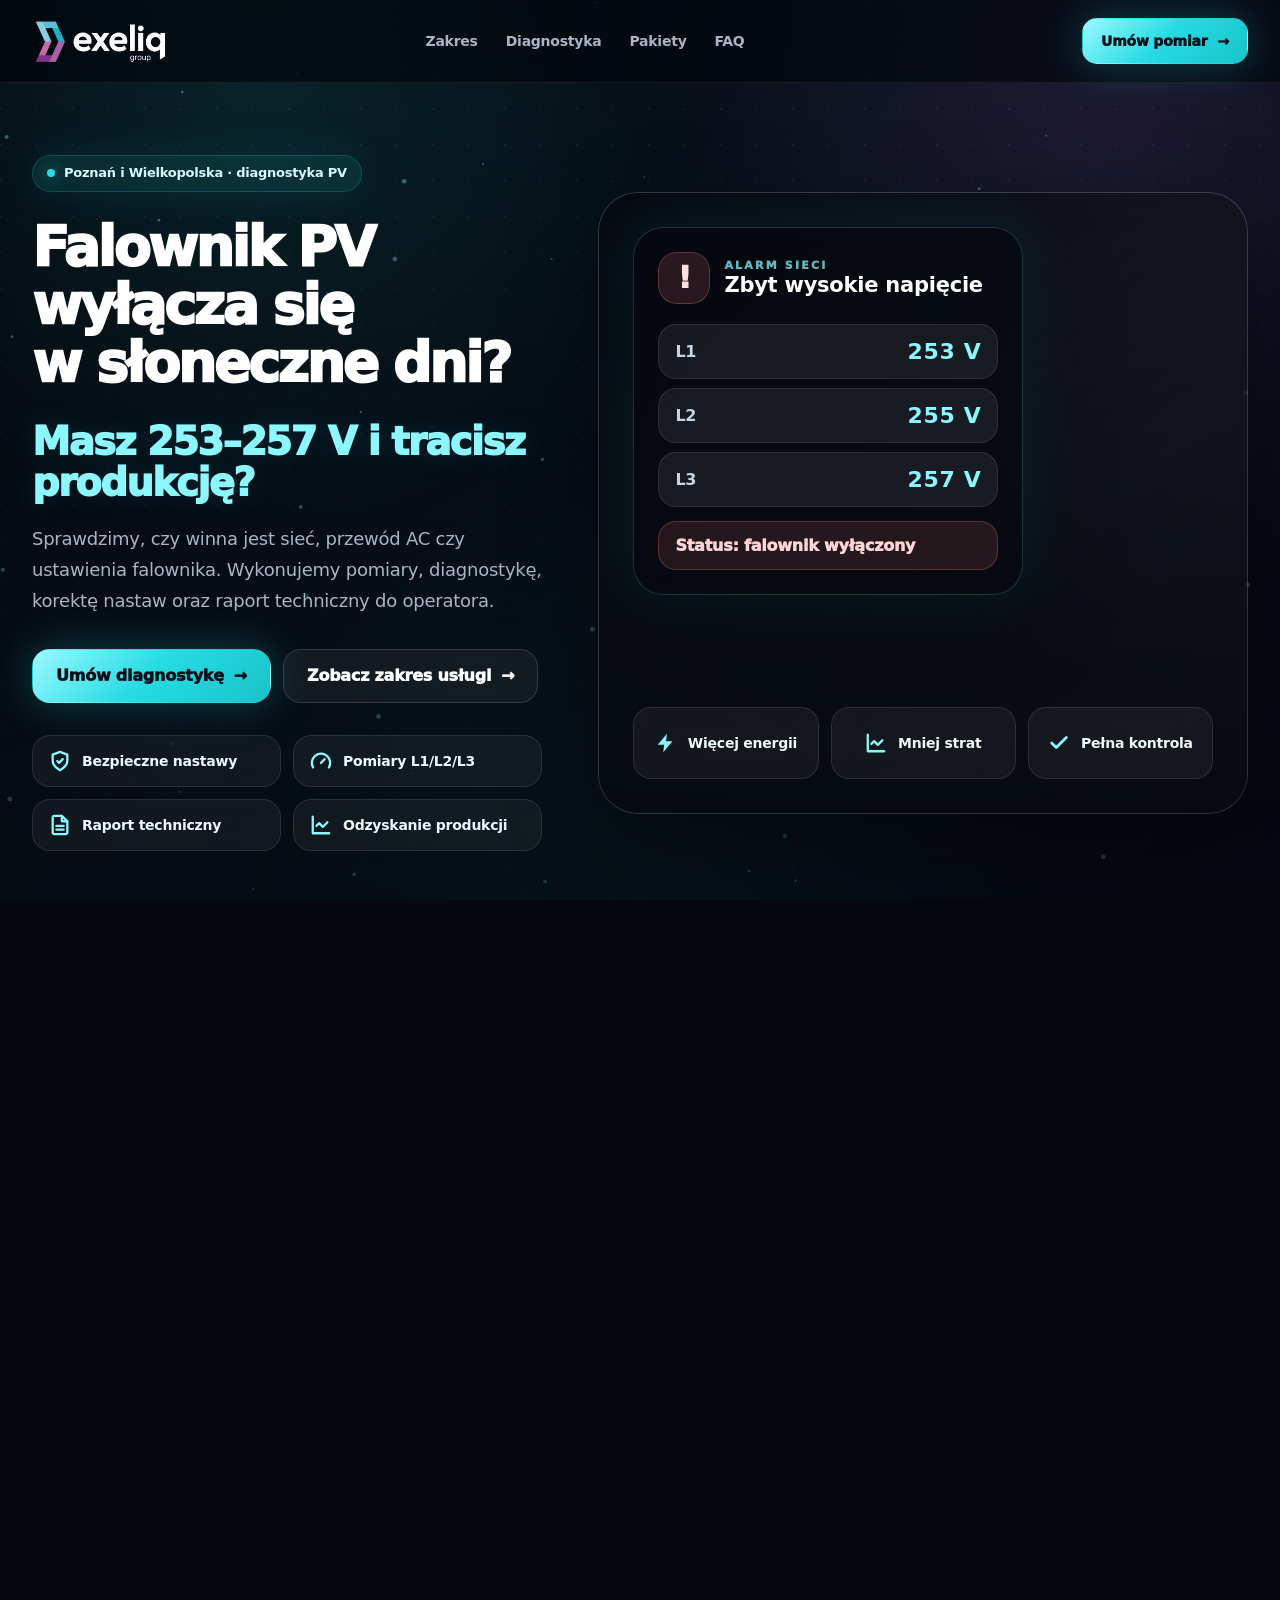
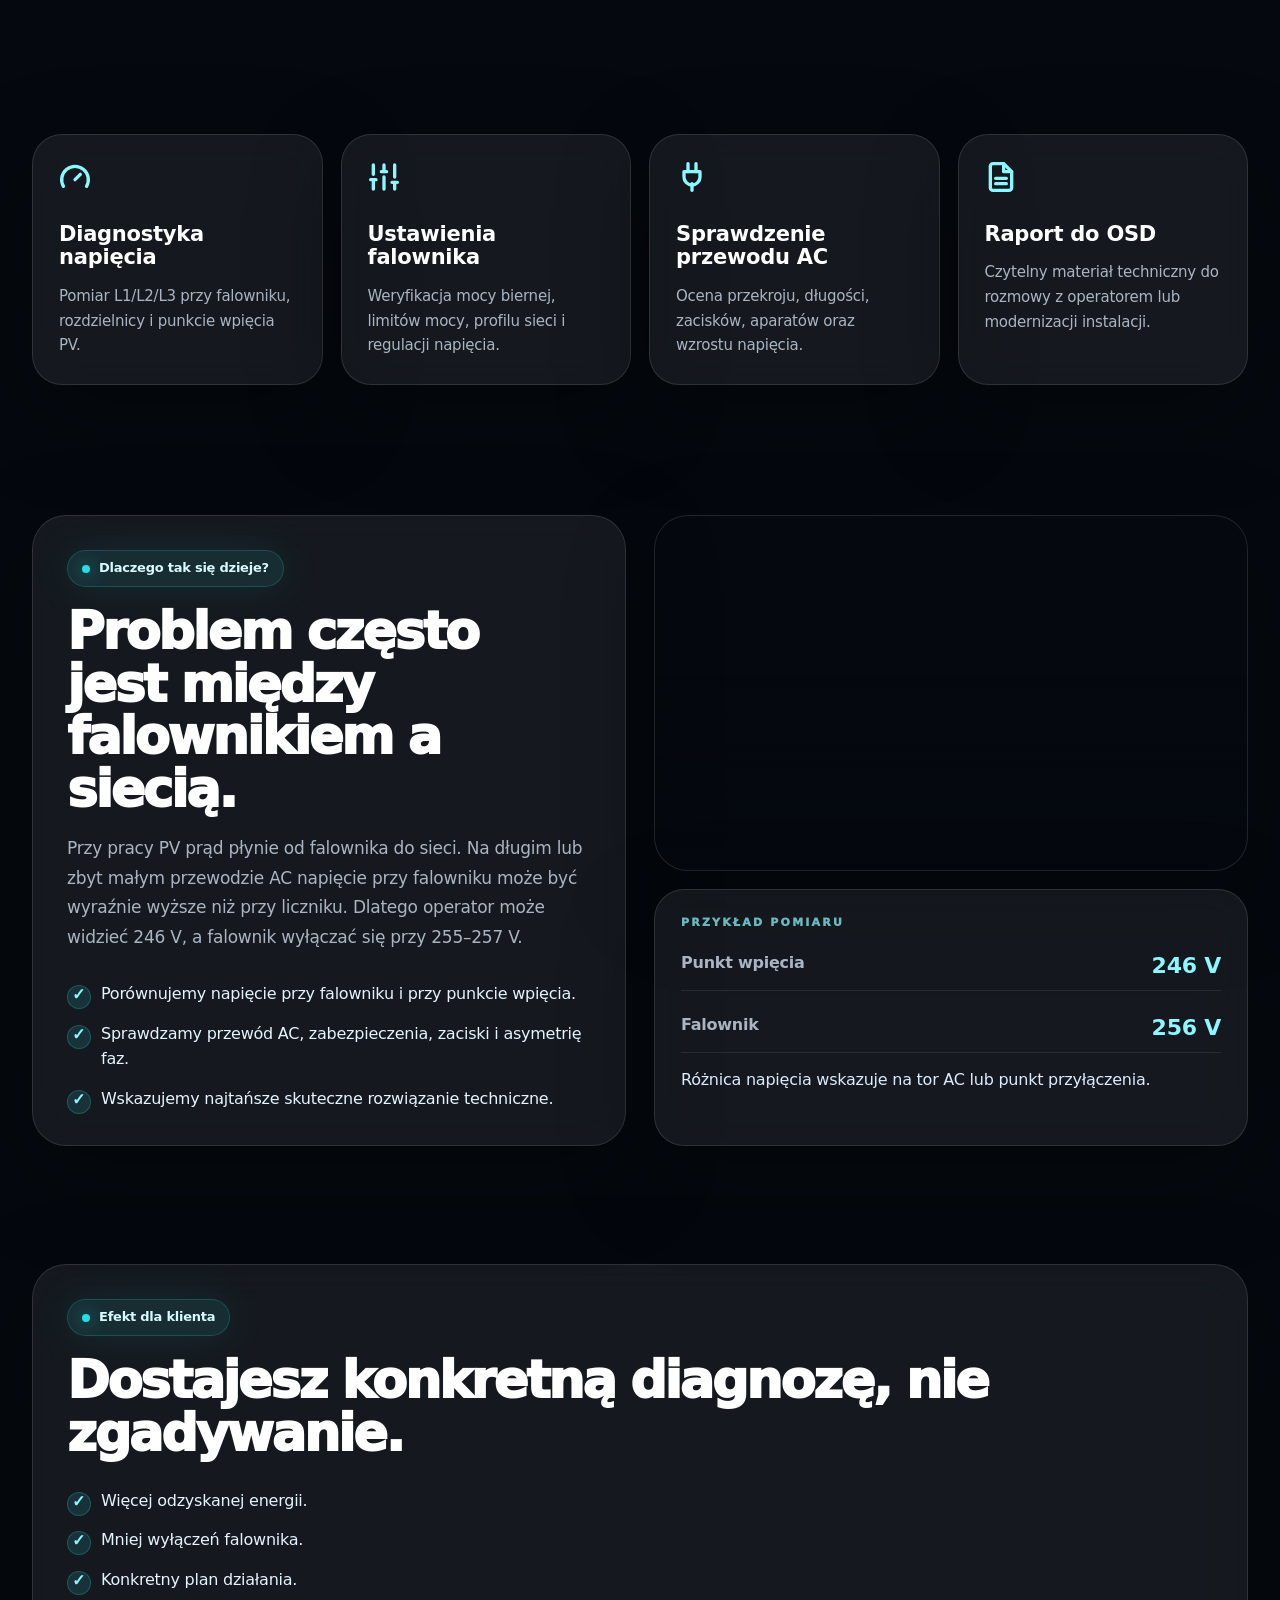
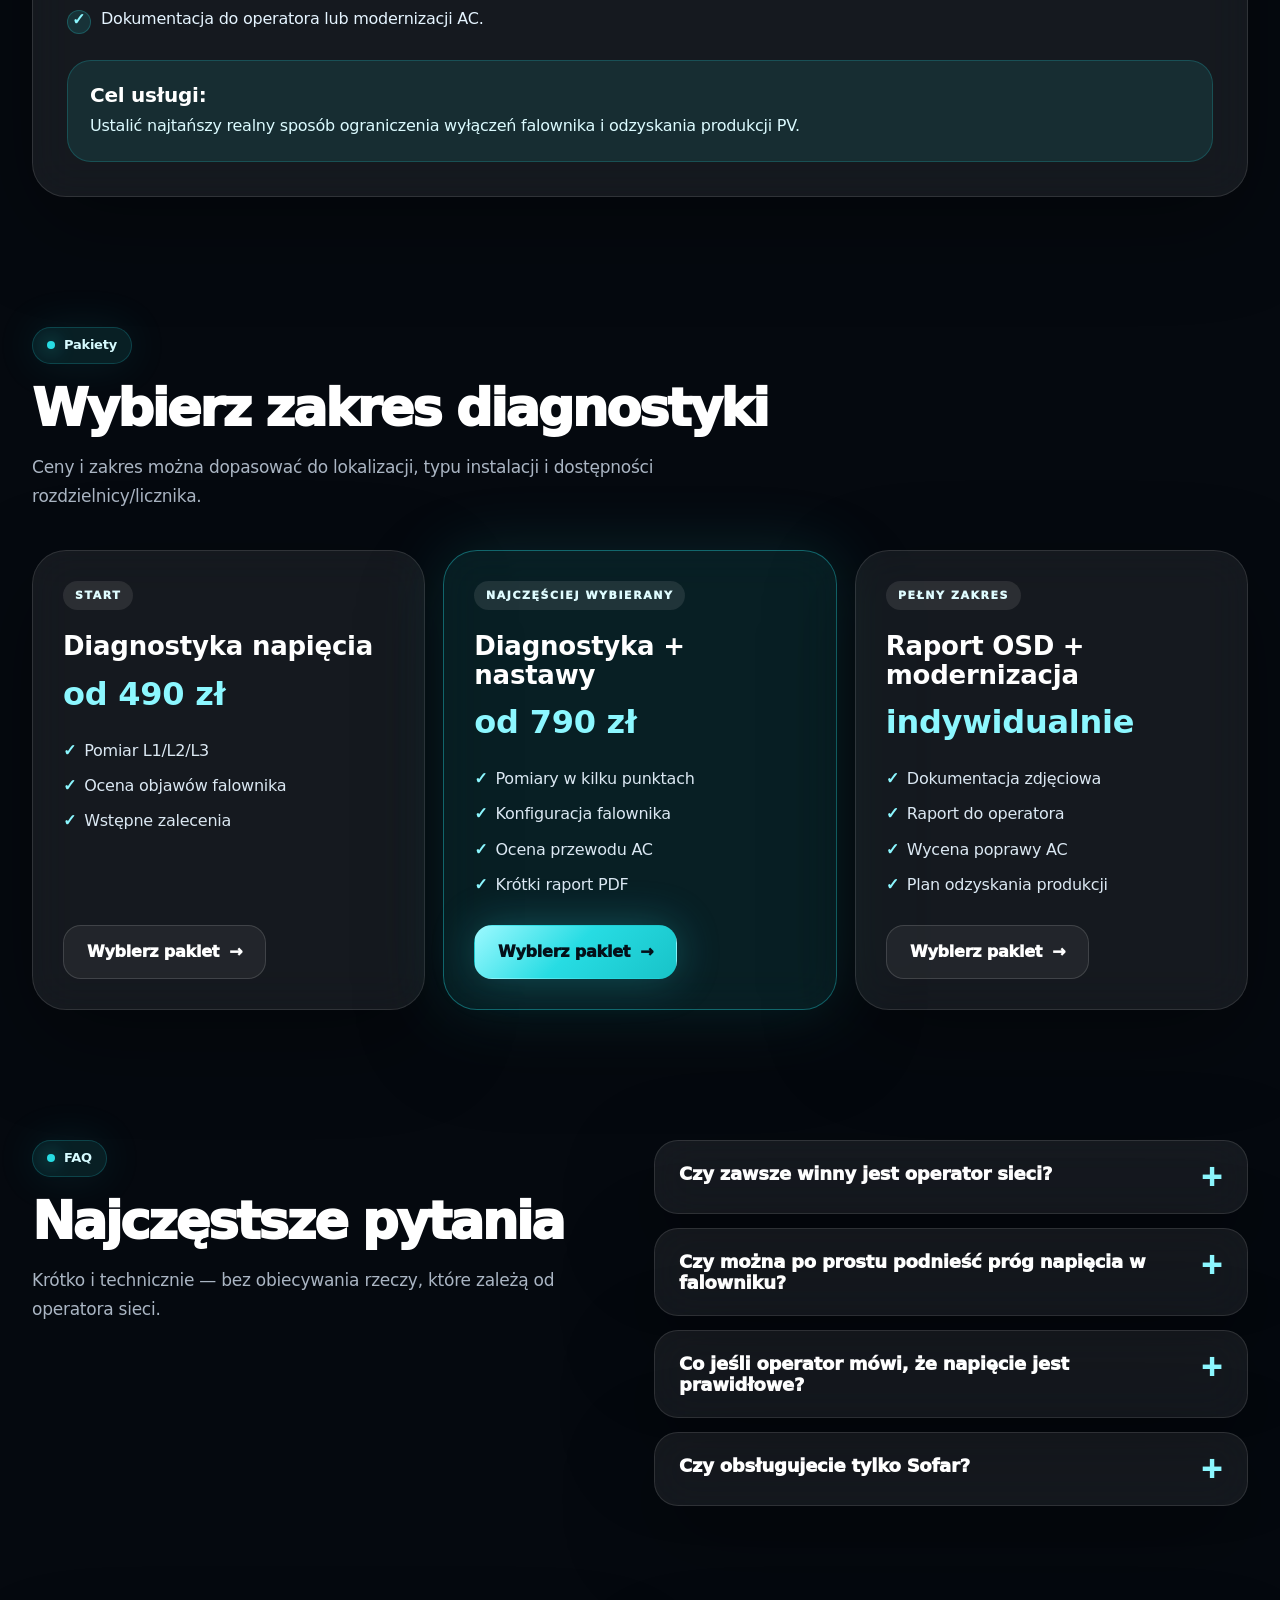
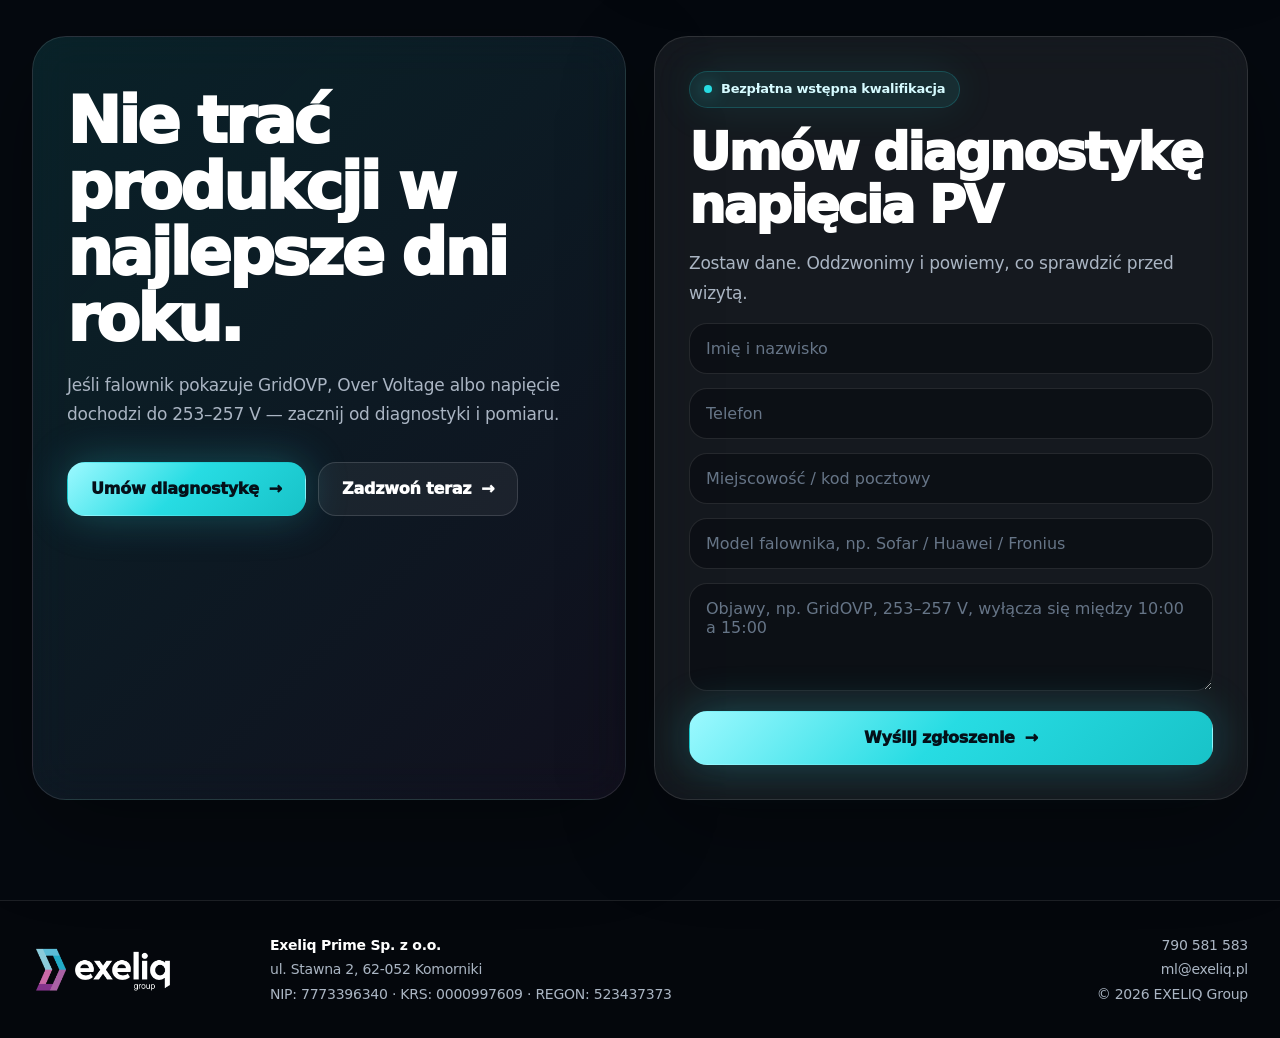
==== commit d5f014f6: "Update index.html" ====
--- a/index.html
+++ b/index.html
@@ -249,7 +249,7 @@
   <footer class="site-footer">
     <div class="container footer-grid">
       <img src="assets/exeliq_.png" alt="EXELIQ Group" />
-      <div><strong>Exeliq Prime Sp. z o.o.</strong><span>ul. Stawna 2, 62-052 Komorniki</span><span>NIP: 7773396340 · KRS: 0000997609 · REGON: 52343737300000</span></div>
+      <div><strong>Exeliq Prime Sp. z o.o.</strong><span>ul. Stawna 2, 62-052 Komorniki</span><span>NIP: 7773396340 · KRS: 0000997609 · REGON: 523437373</span></div>
       <div class="footer-contact"><a href="tel:+48790581583">790 581 583</a><a href="mailto:ml@exeliq.pl">ml@exeliq.pl</a><span>© <span id="year"></span> EXELIQ Group</span></div>
     </div>
   </footer>
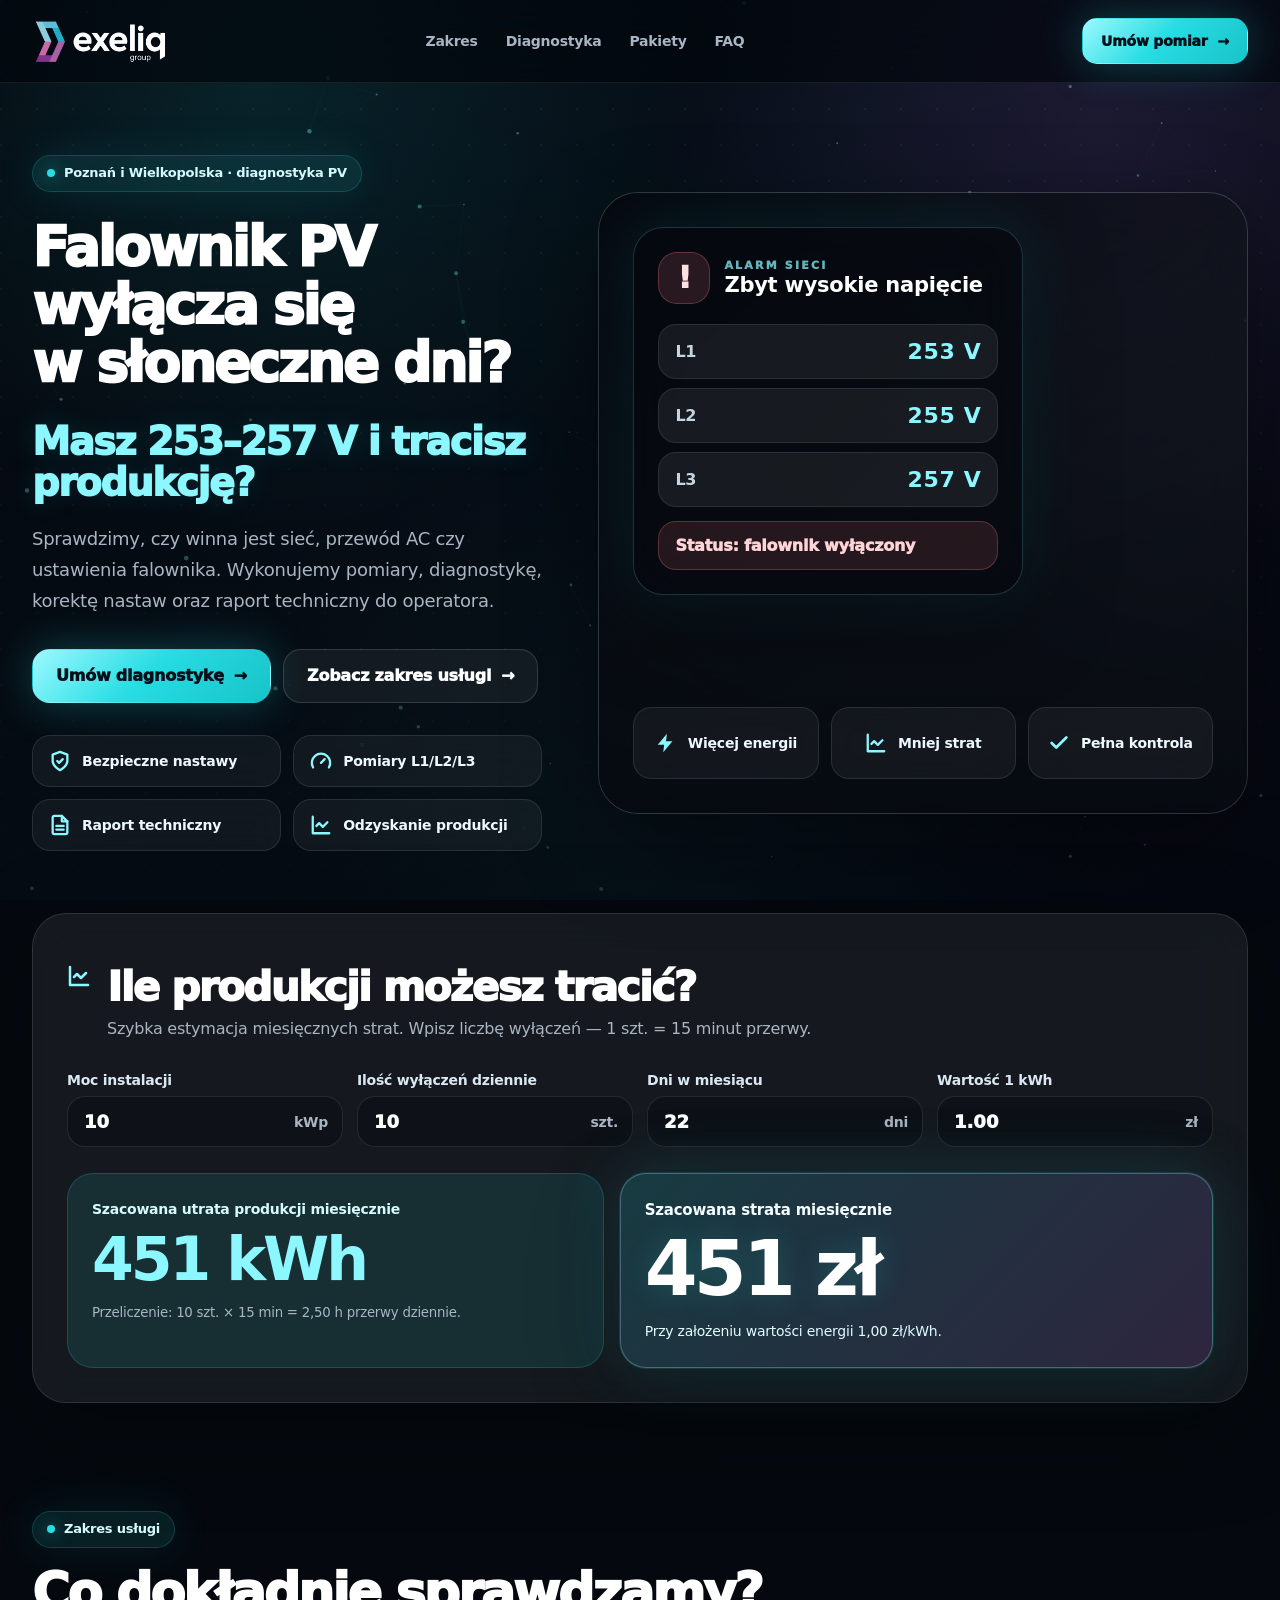
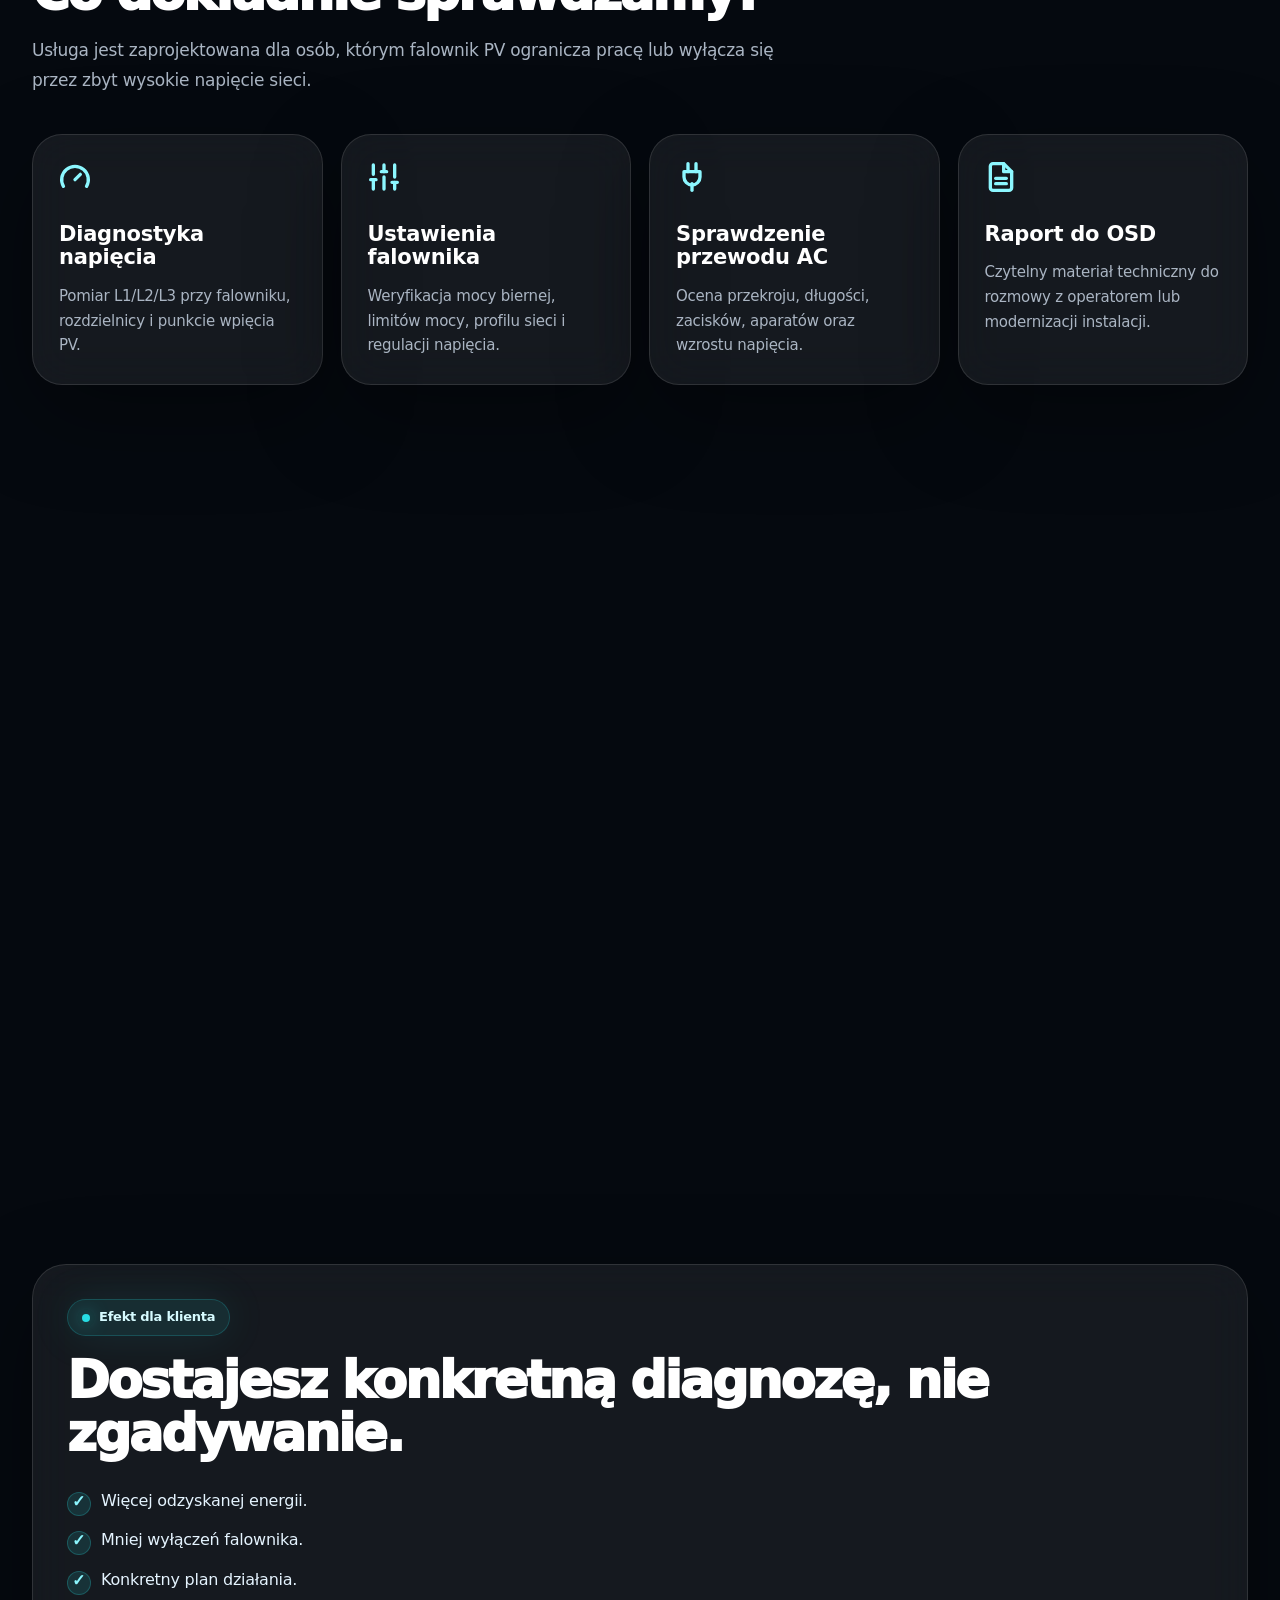
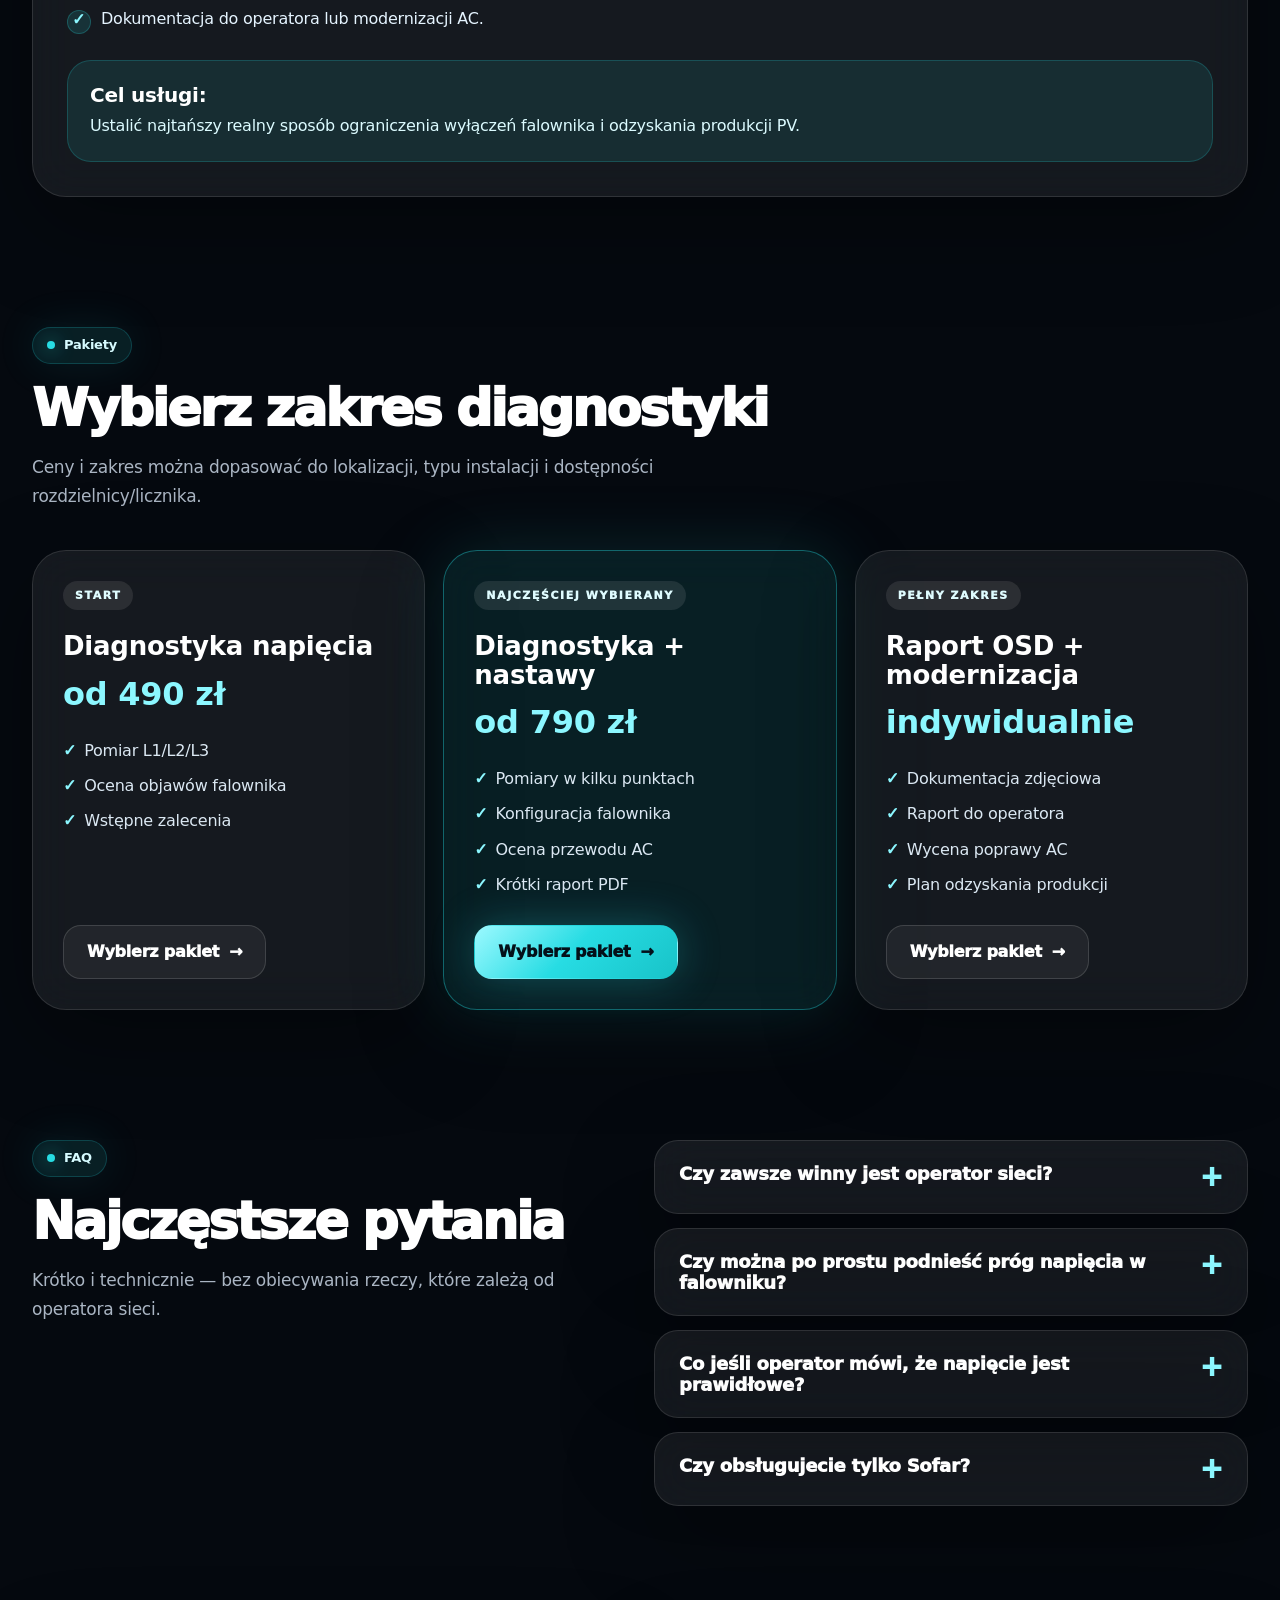
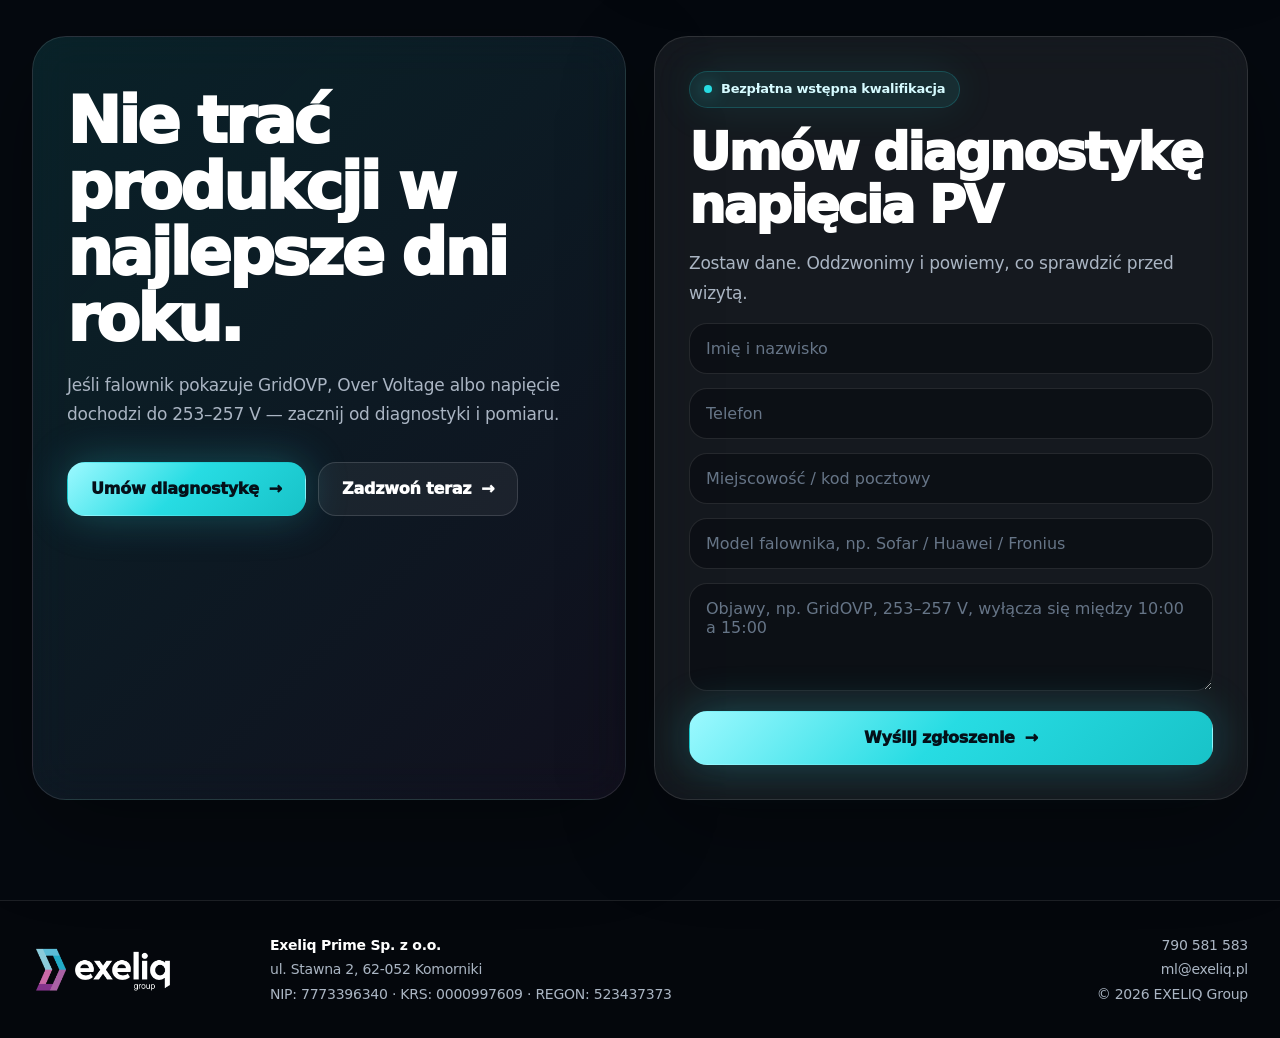
==== commit f2a5caba: "Update index.html" ====
--- a/index.html
+++ b/index.html
@@ -11,6 +11,15 @@
   <meta property="og:type" content="website" />
   <link rel="preload" href="assets/exeliq_.png" as="image" />
   <link rel="stylesheet" href="styles.css" />
+  <!-- Google tag (gtag.js) -->
+<script async src="https://www.googletagmanager.com/gtag/js?id=AW-980913972"></script>
+<script>
+  window.dataLayer = window.dataLayer || [];
+  function gtag(){dataLayer.push(arguments);}
+  gtag('js', new Date());
+
+  gtag('config', 'AW-980913972');
+</script>
 </head>
 <body>
   <canvas id="particleCanvas" aria-hidden="true"></canvas>
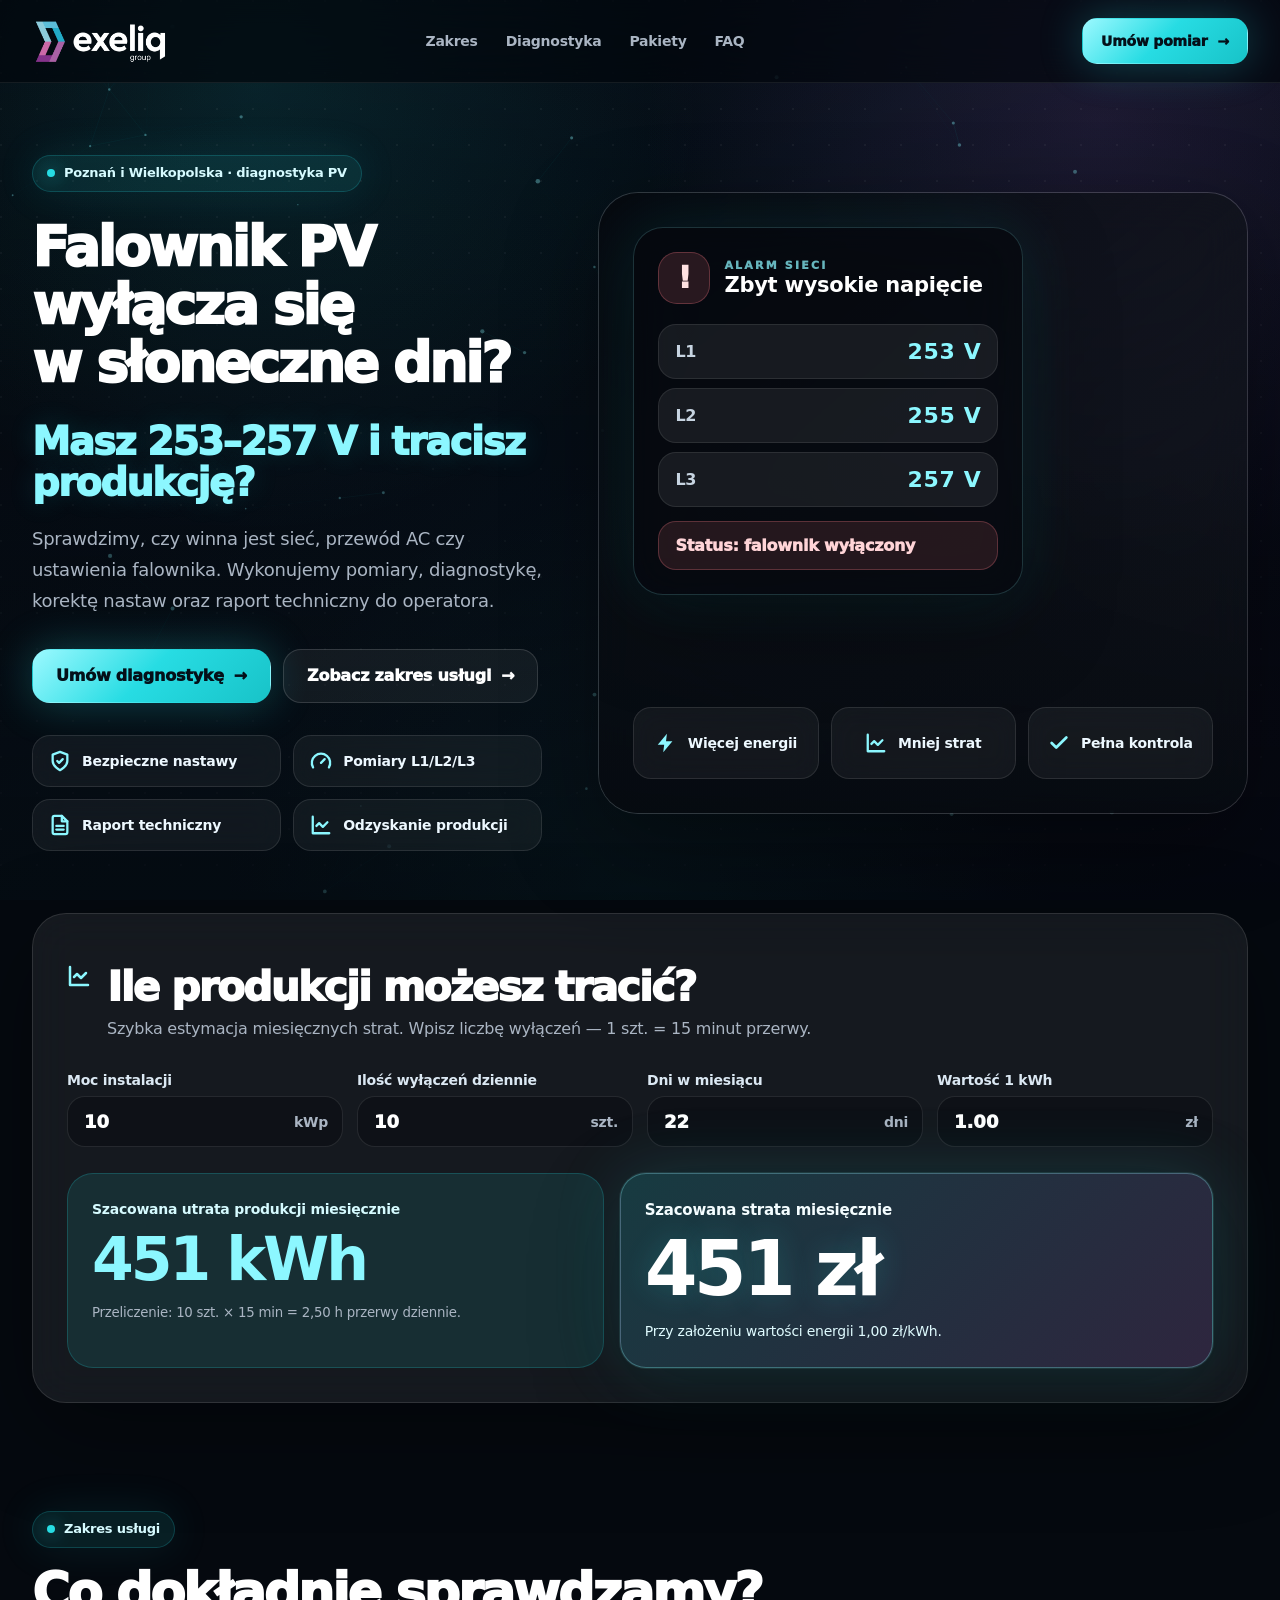
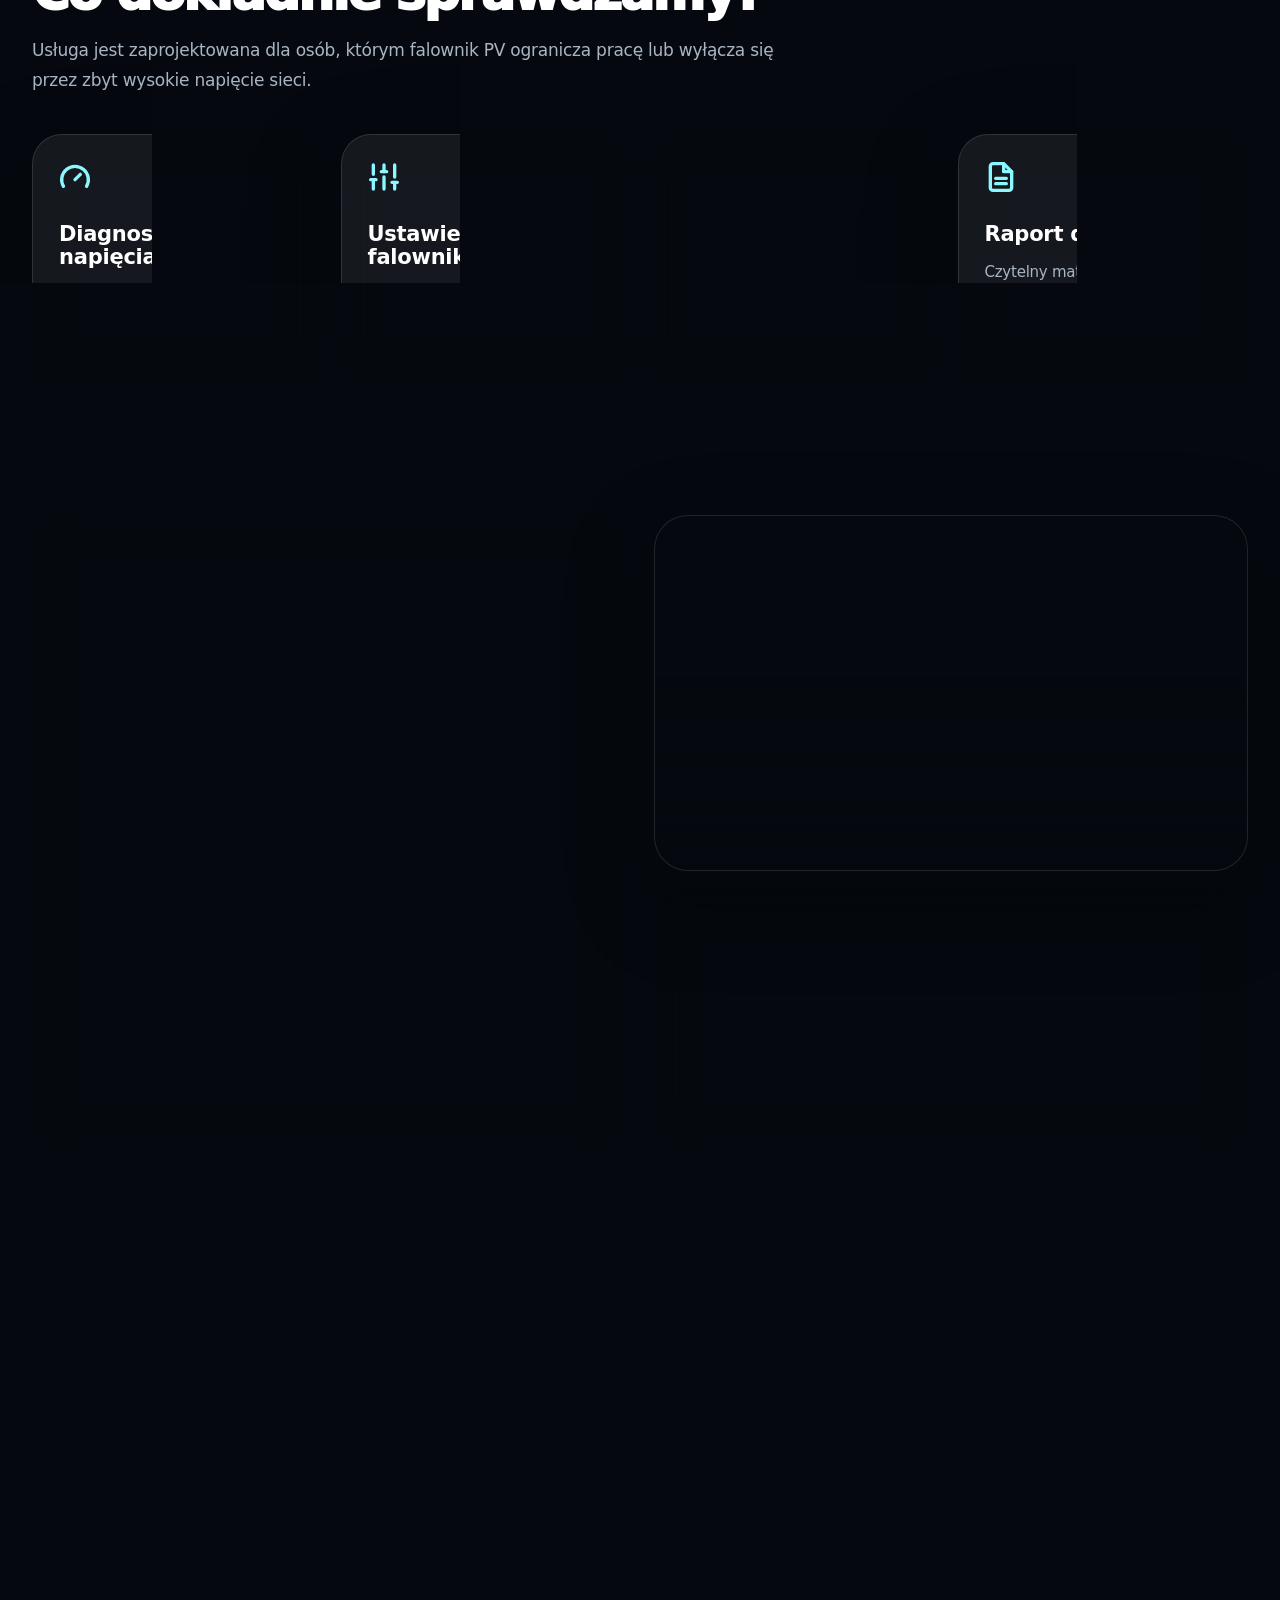
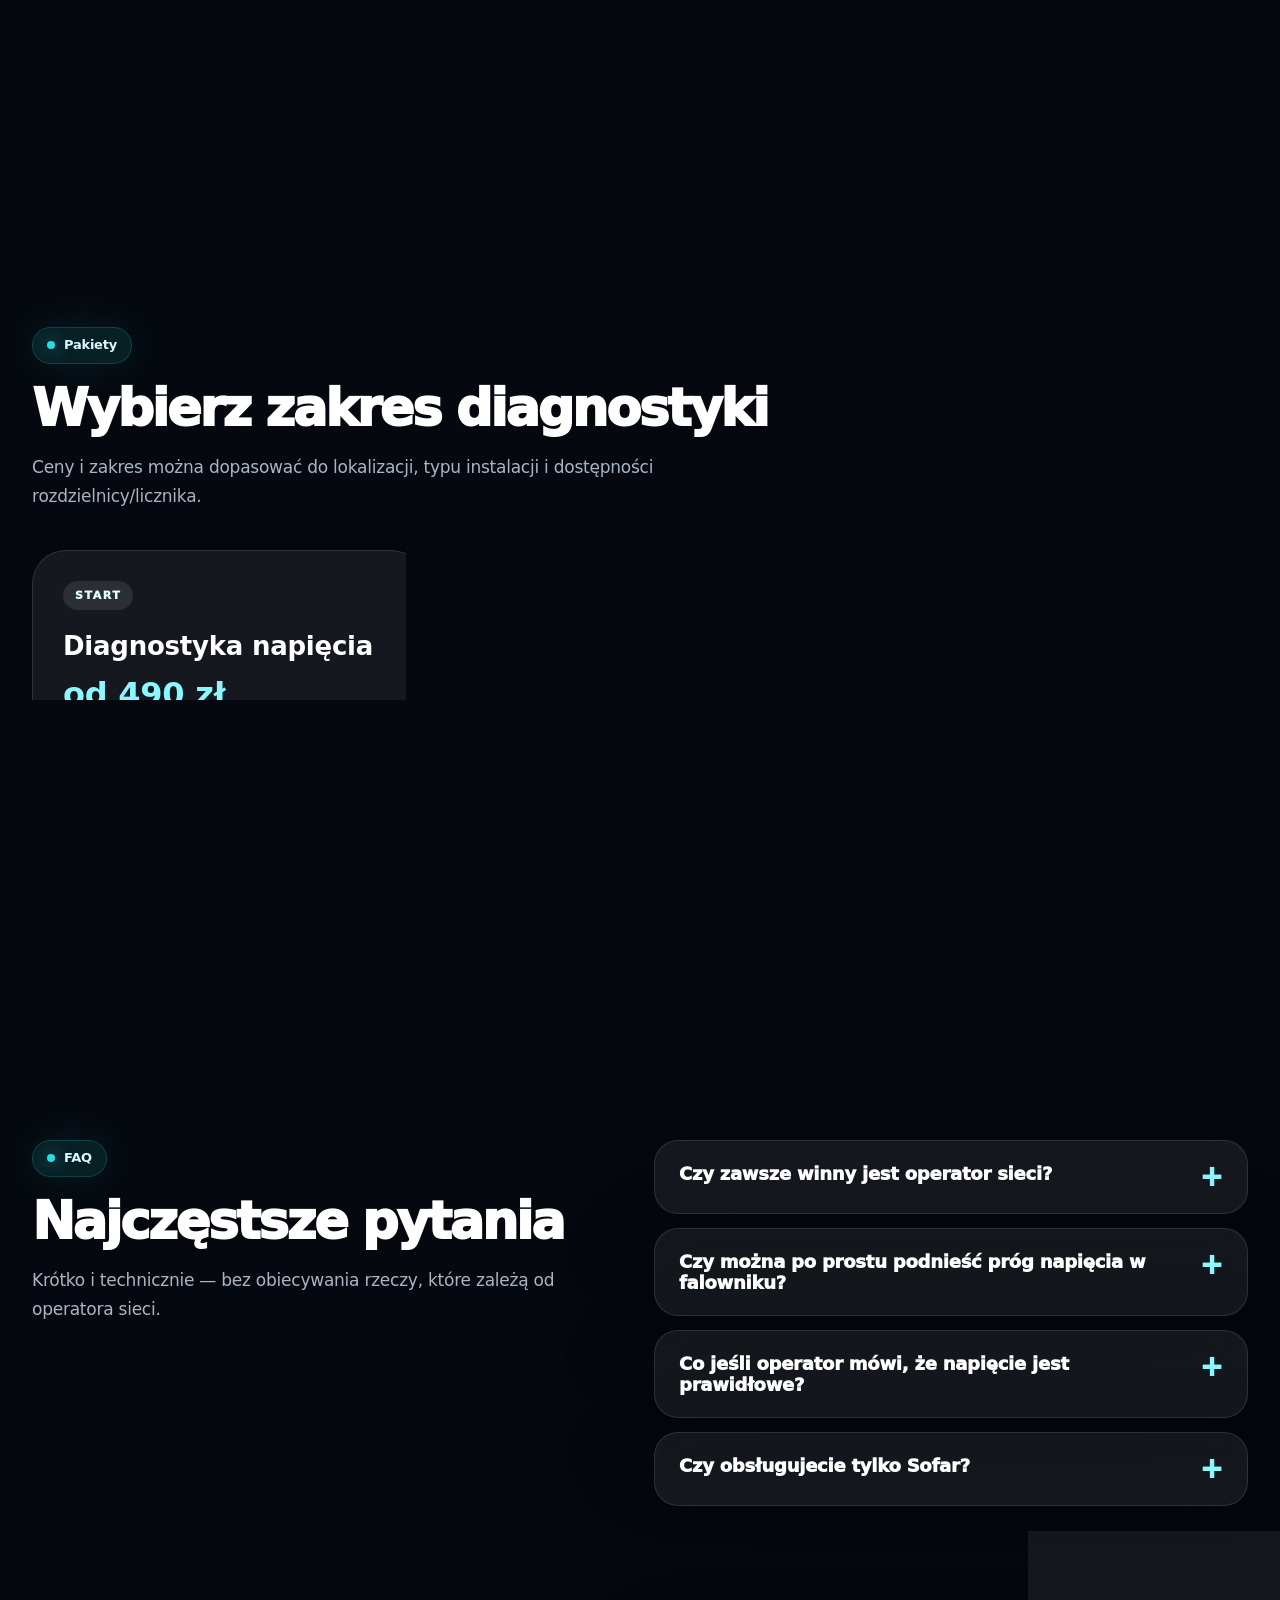
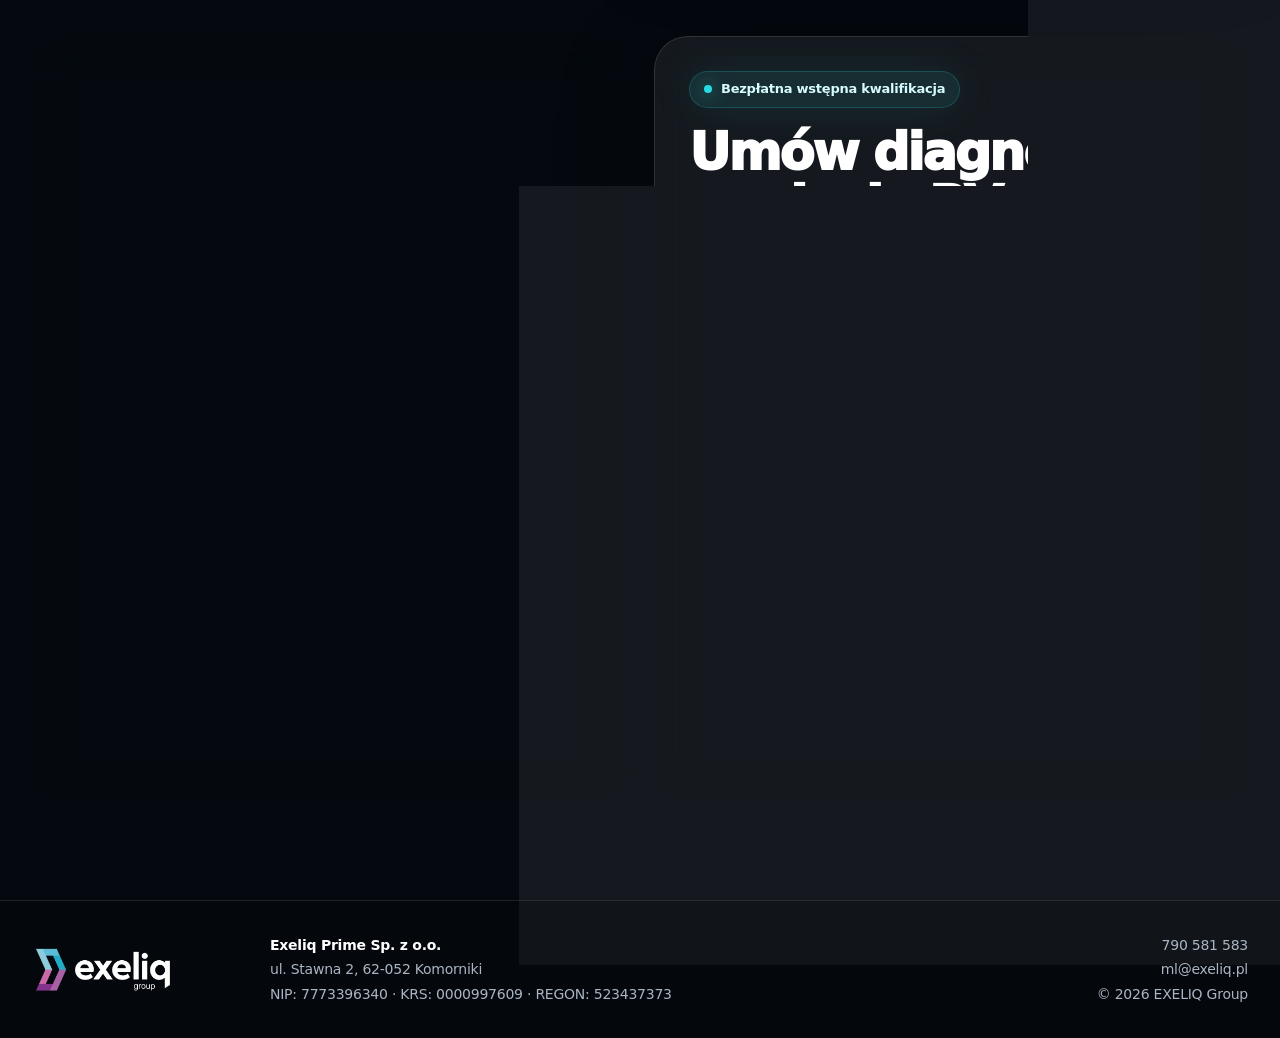
==== commit 32f849f3: "Update index.html" ====
--- a/index.html
+++ b/index.html
@@ -20,6 +20,23 @@
 
   gtag('config', 'AW-980913972');
 </script>
+  <!-- Meta Pixel Code -->
+<script>
+!function(f,b,e,v,n,t,s)
+{if(f.fbq)return;n=f.fbq=function(){n.callMethod?
+n.callMethod.apply(n,arguments):n.queue.push(arguments)};
+if(!f._fbq)f._fbq=n;n.push=n;n.loaded=!0;n.version='2.0';
+n.queue=[];t=b.createElement(e);t.async=!0;
+t.src=v;s=b.getElementsByTagName(e)[0];
+s.parentNode.insertBefore(t,s)}(window, document,'script',
+'https://connect.facebook.net/en_US/fbevents.js');
+fbq('init', '2146941939417183');
+fbq('track', 'PageView');
+</script>
+<noscript><img height="1" width="1" style="display:none"
+src="https://www.facebook.com/tr?id=2146941939417183&ev=PageView&noscript=1"
+/></noscript>
+<!-- End Meta Pixel Code -->
 </head>
 <body>
   <canvas id="particleCanvas" aria-hidden="true"></canvas>
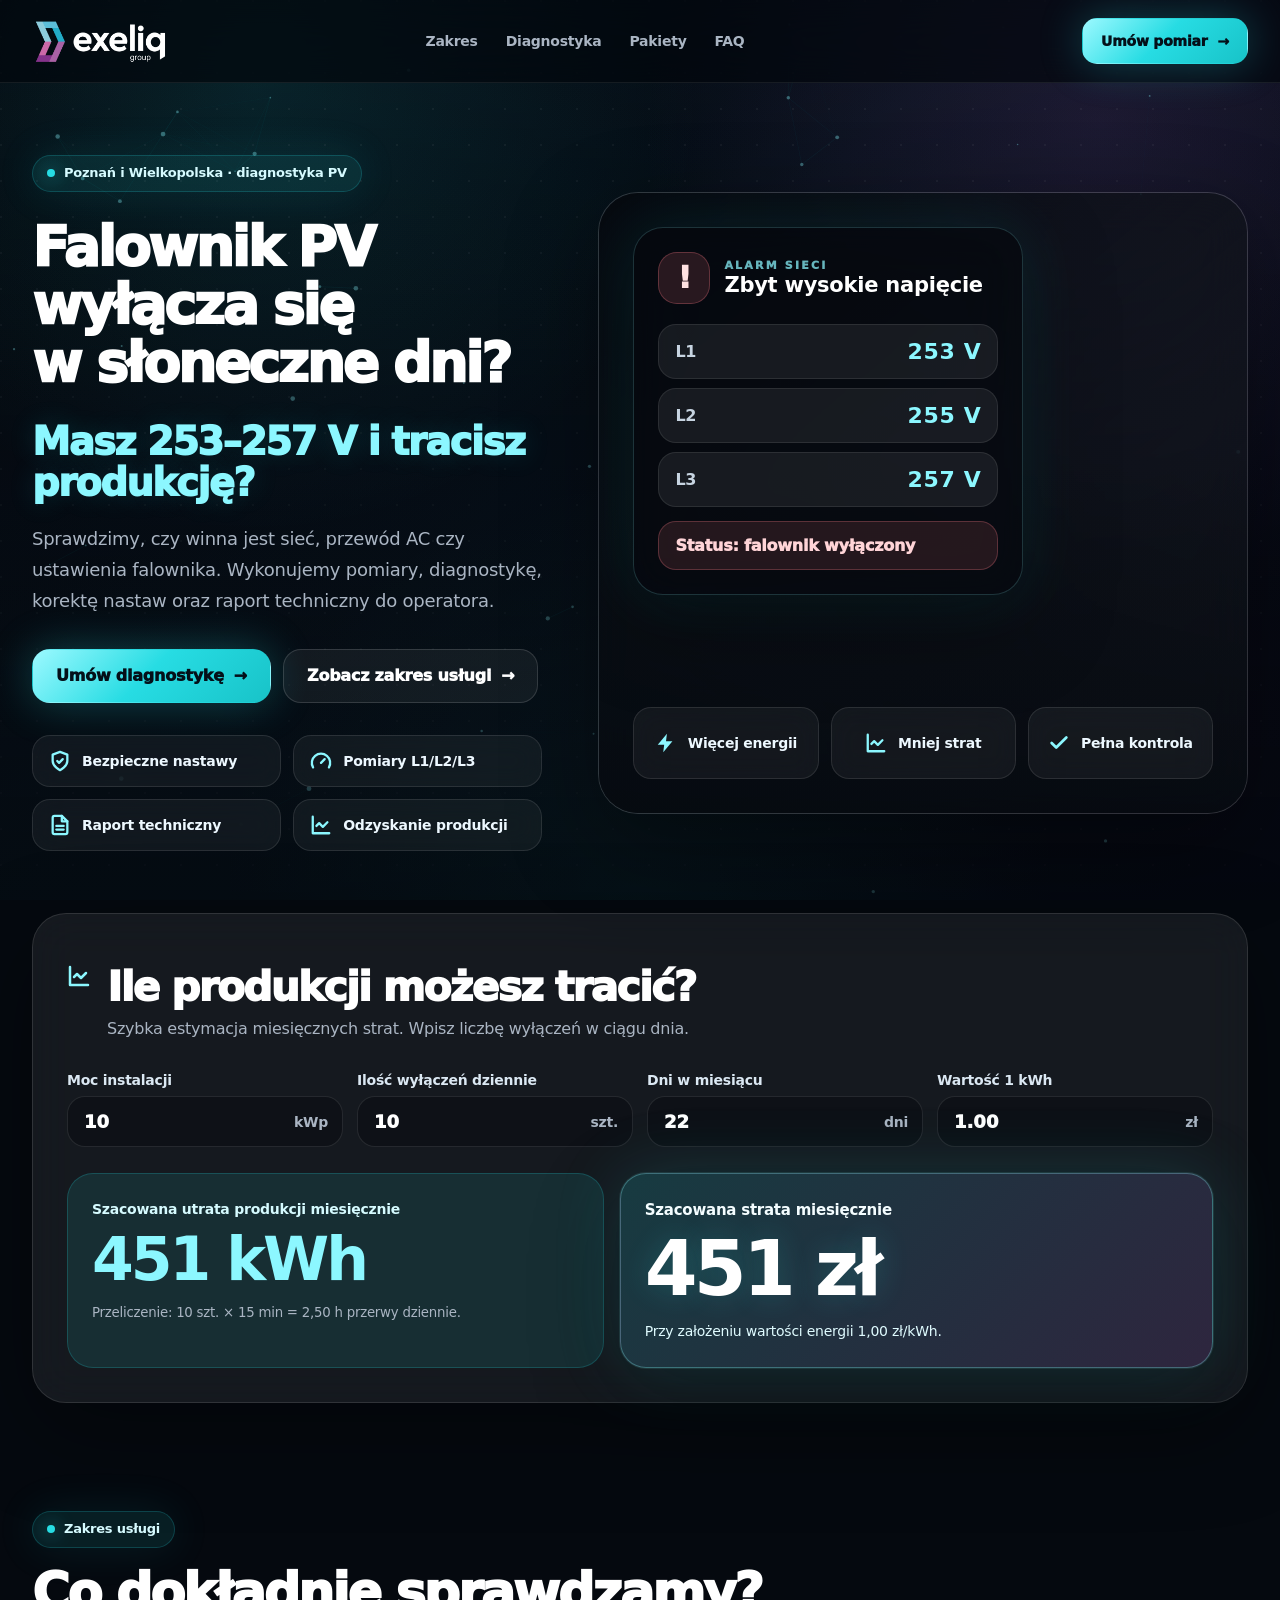
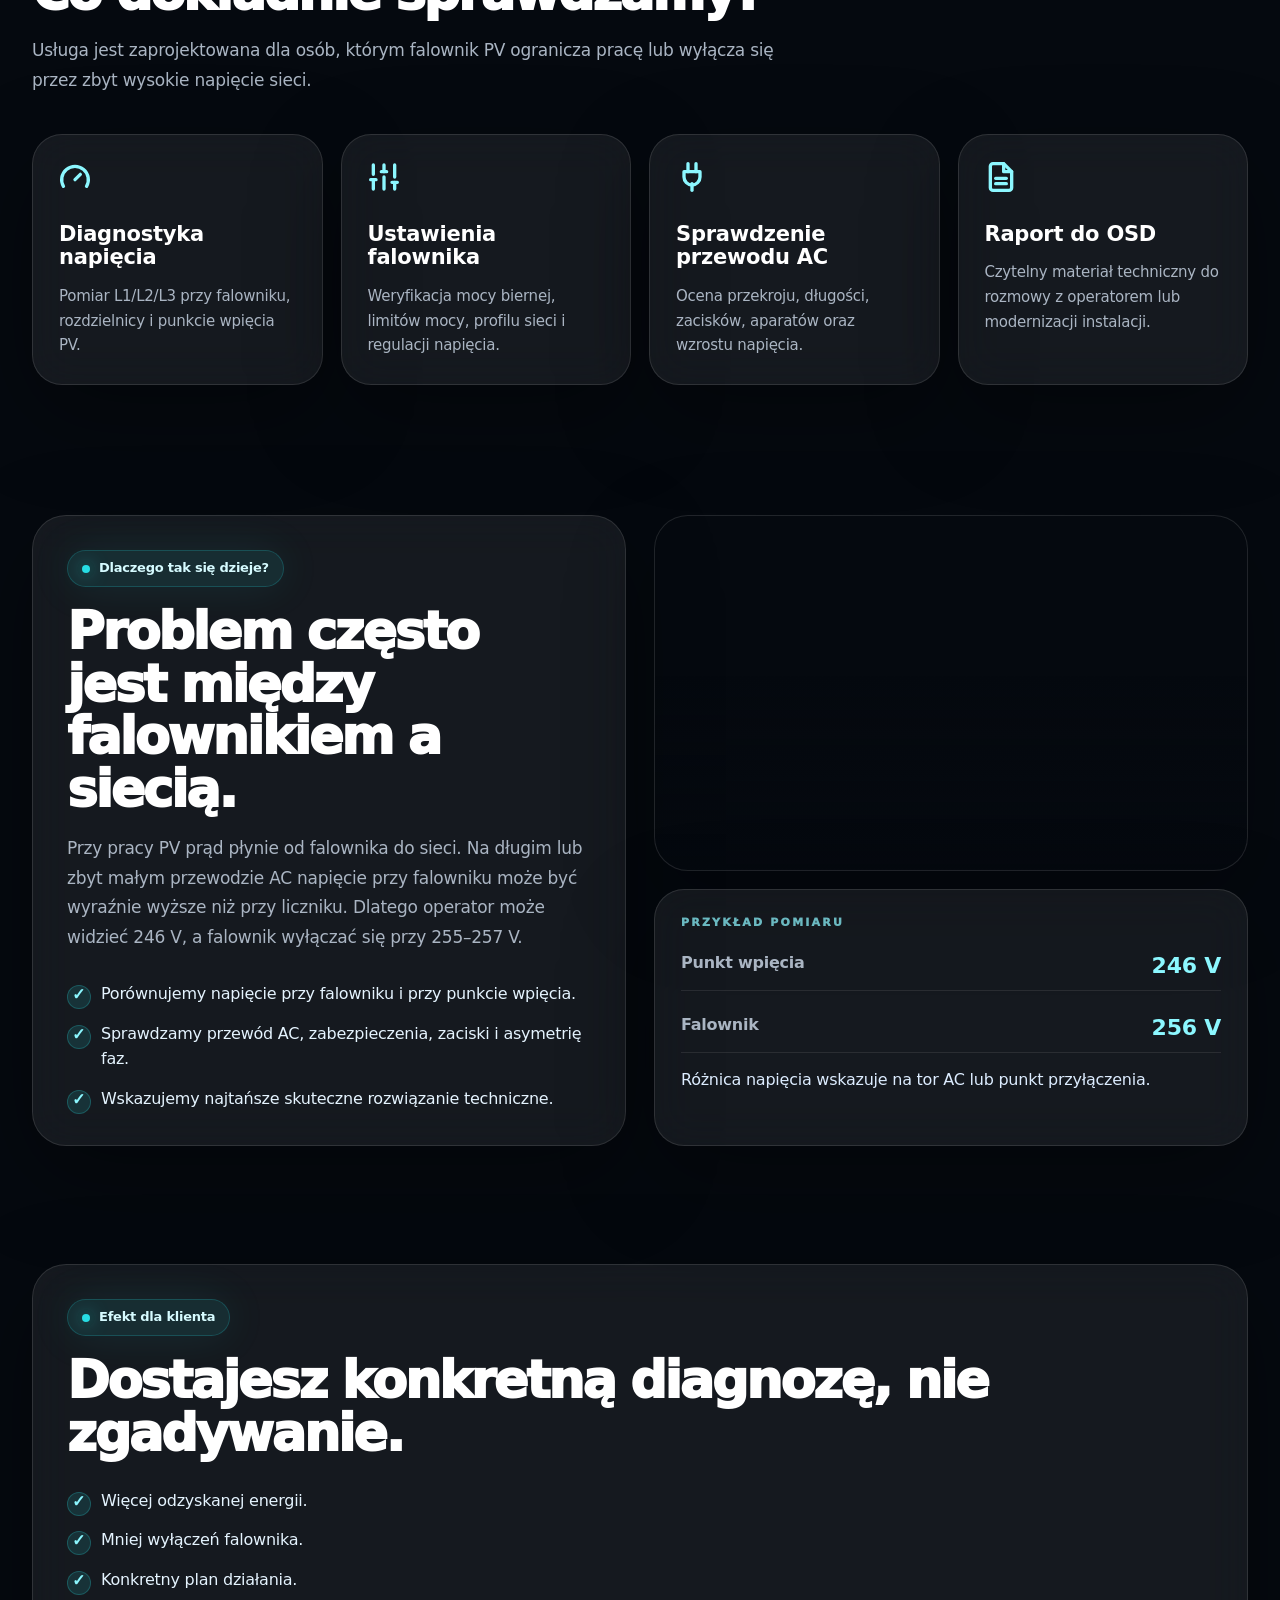
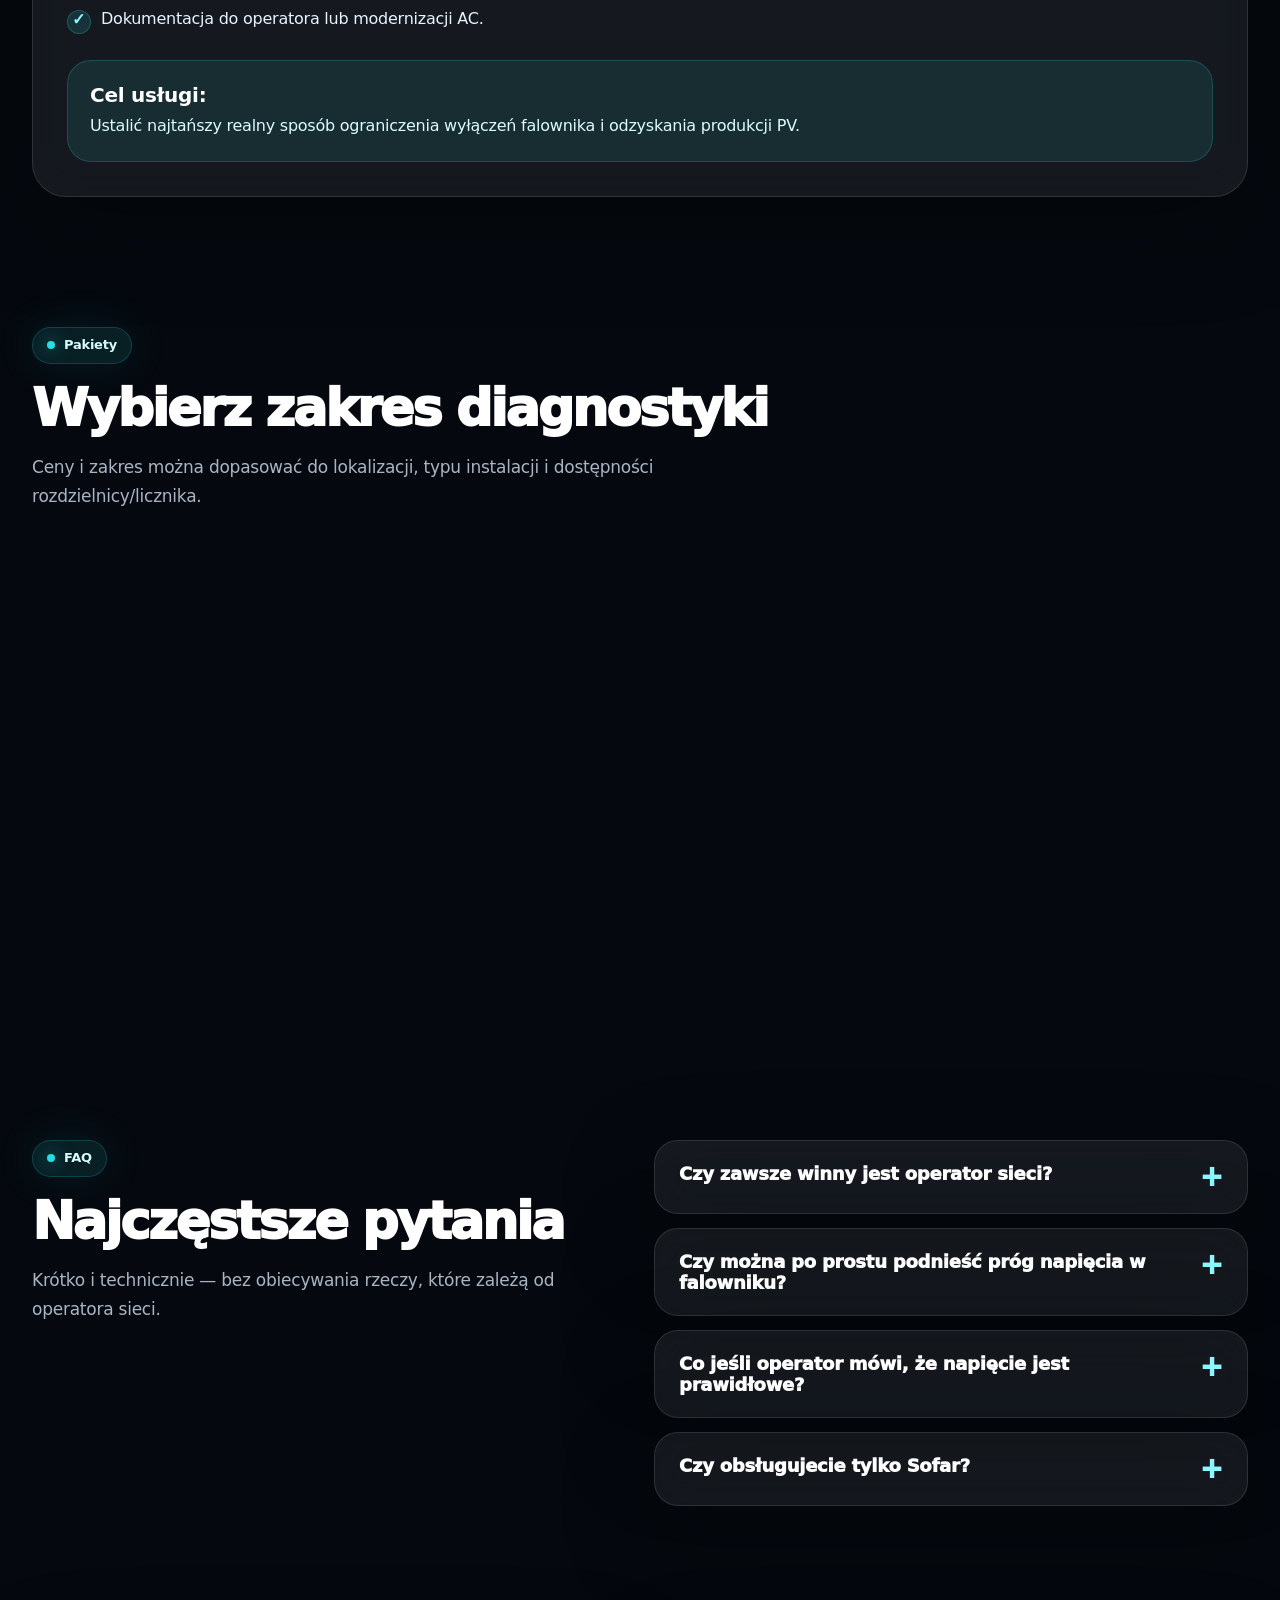
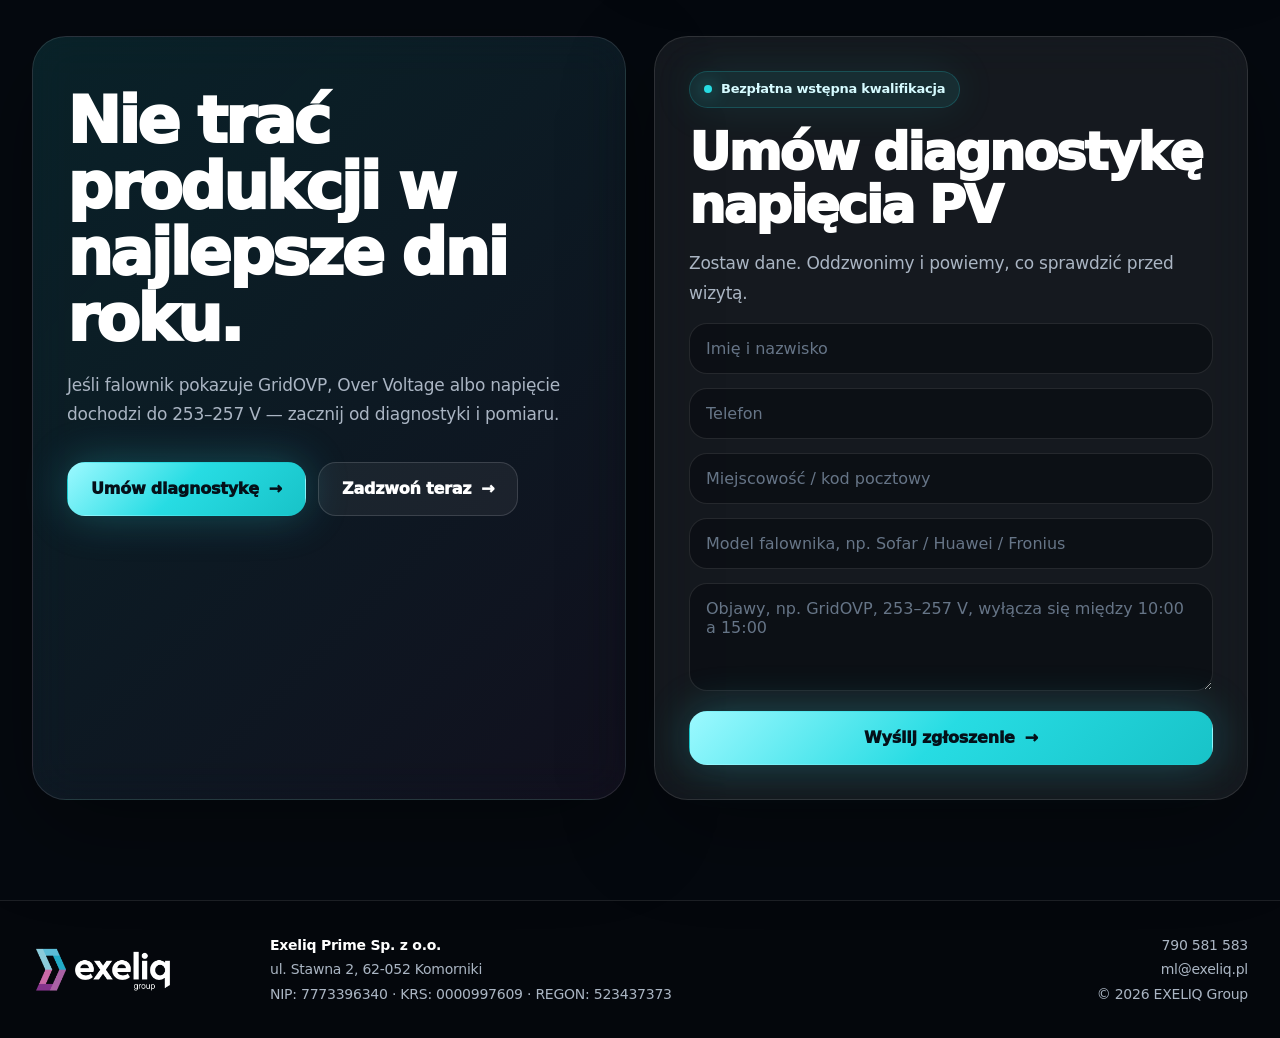
==== commit aba22f00: "Update index.html" ====
--- a/index.html
+++ b/index.html
@@ -122,7 +122,7 @@
             <i data-icon="bars"></i>
             <div>
               <h2>Ile produkcji możesz tracić?</h2>
-              <p>Szybka estymacja miesięcznych strat. Wpisz liczbę wyłączeń — 1 szt. = 15 minut przerwy.</p>
+              <p>Szybka estymacja miesięcznych strat. Wpisz liczbę wyłączeń w ciągu dnia.</p>
             </div>
           </div>
           <div class="inputs-grid inputs-grid-4">
@@ -135,7 +135,7 @@
             <div class="calc-result calc-result-energy">
               <p>Szacowana utrata produkcji miesięcznie</p>
               <strong><span id="lossResult">451</span> kWh</strong>
-              <small><span id="outageInfo">Przeliczenie: 10 szt. × 15 min = 2,50 h przerwy dziennie.</span></small>
+              <small><span id="outageInfo">Średni czas przywrócenia instalacji do pełnego działania zajmuje 15 min.</span></small>
             </div>
             <div class="calc-result calc-result-money calc-result-spotlight">
               <p>Szacowana strata miesięcznie</p>
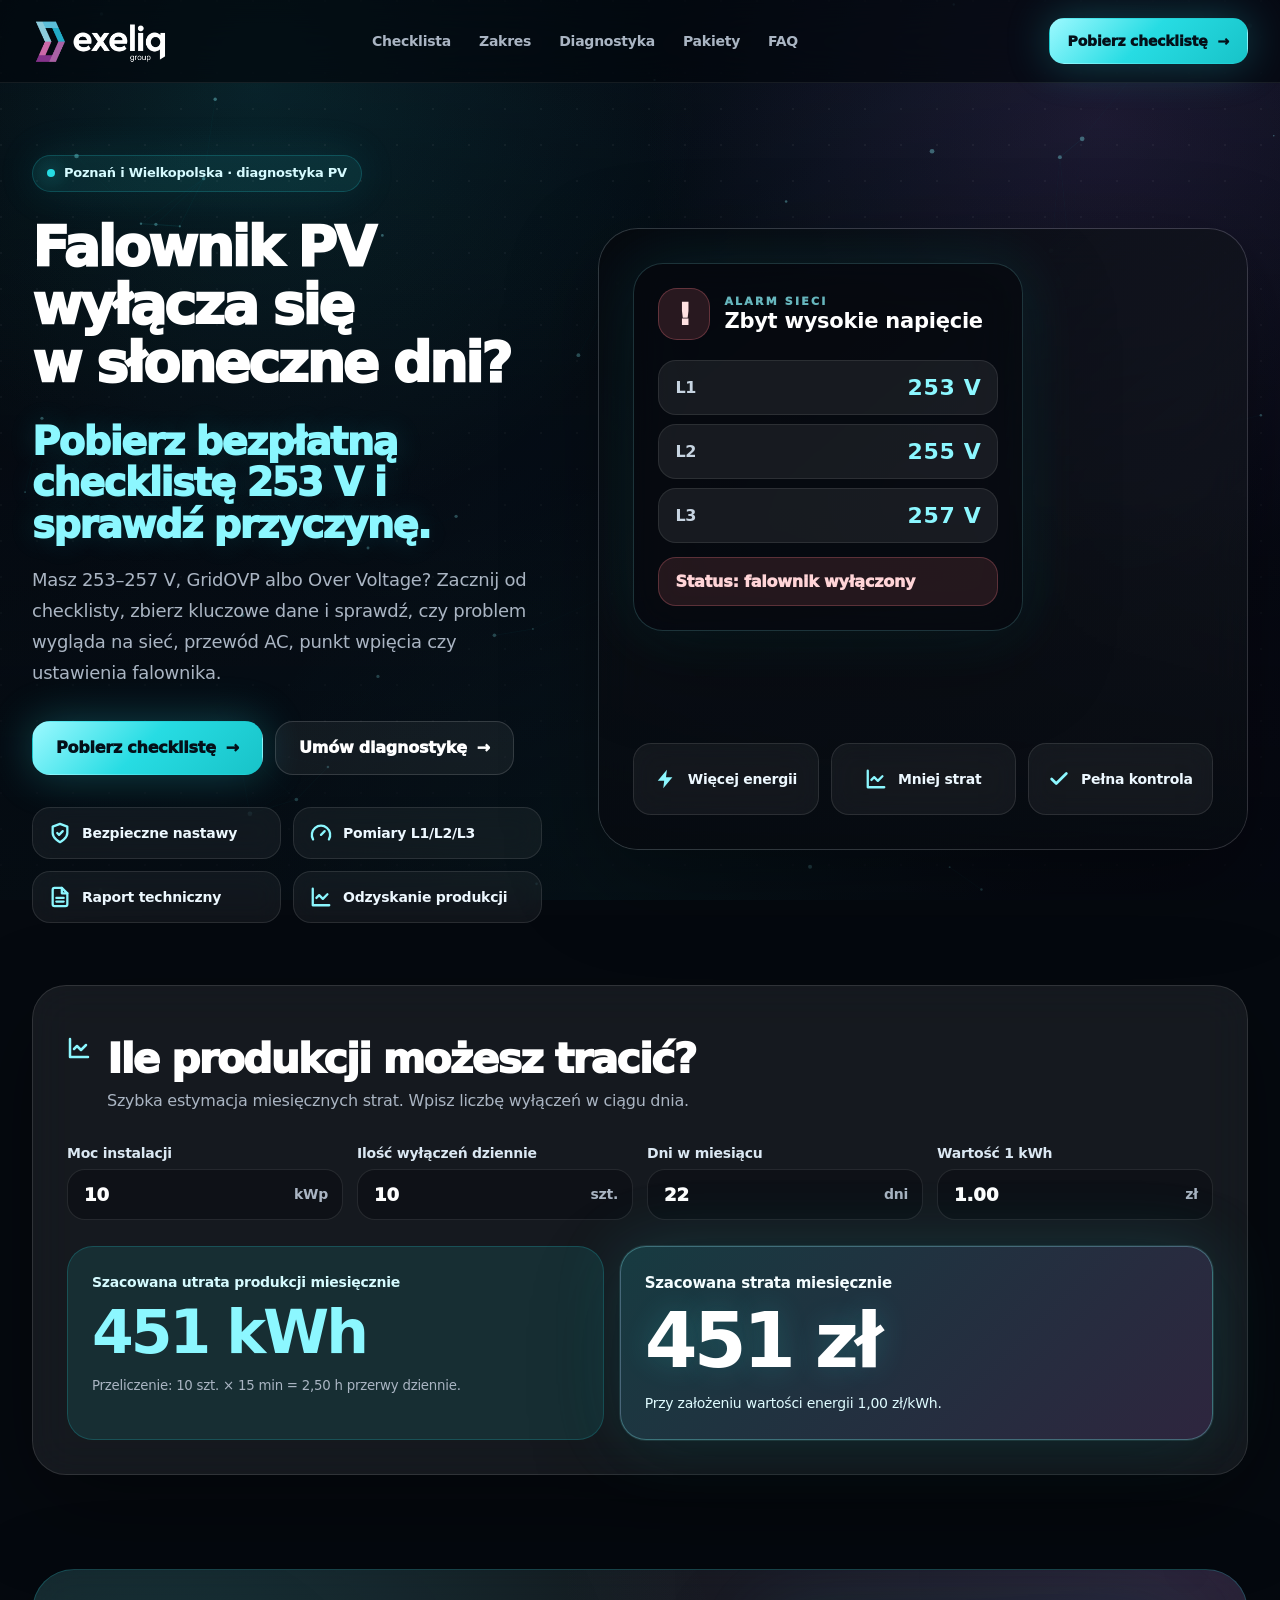
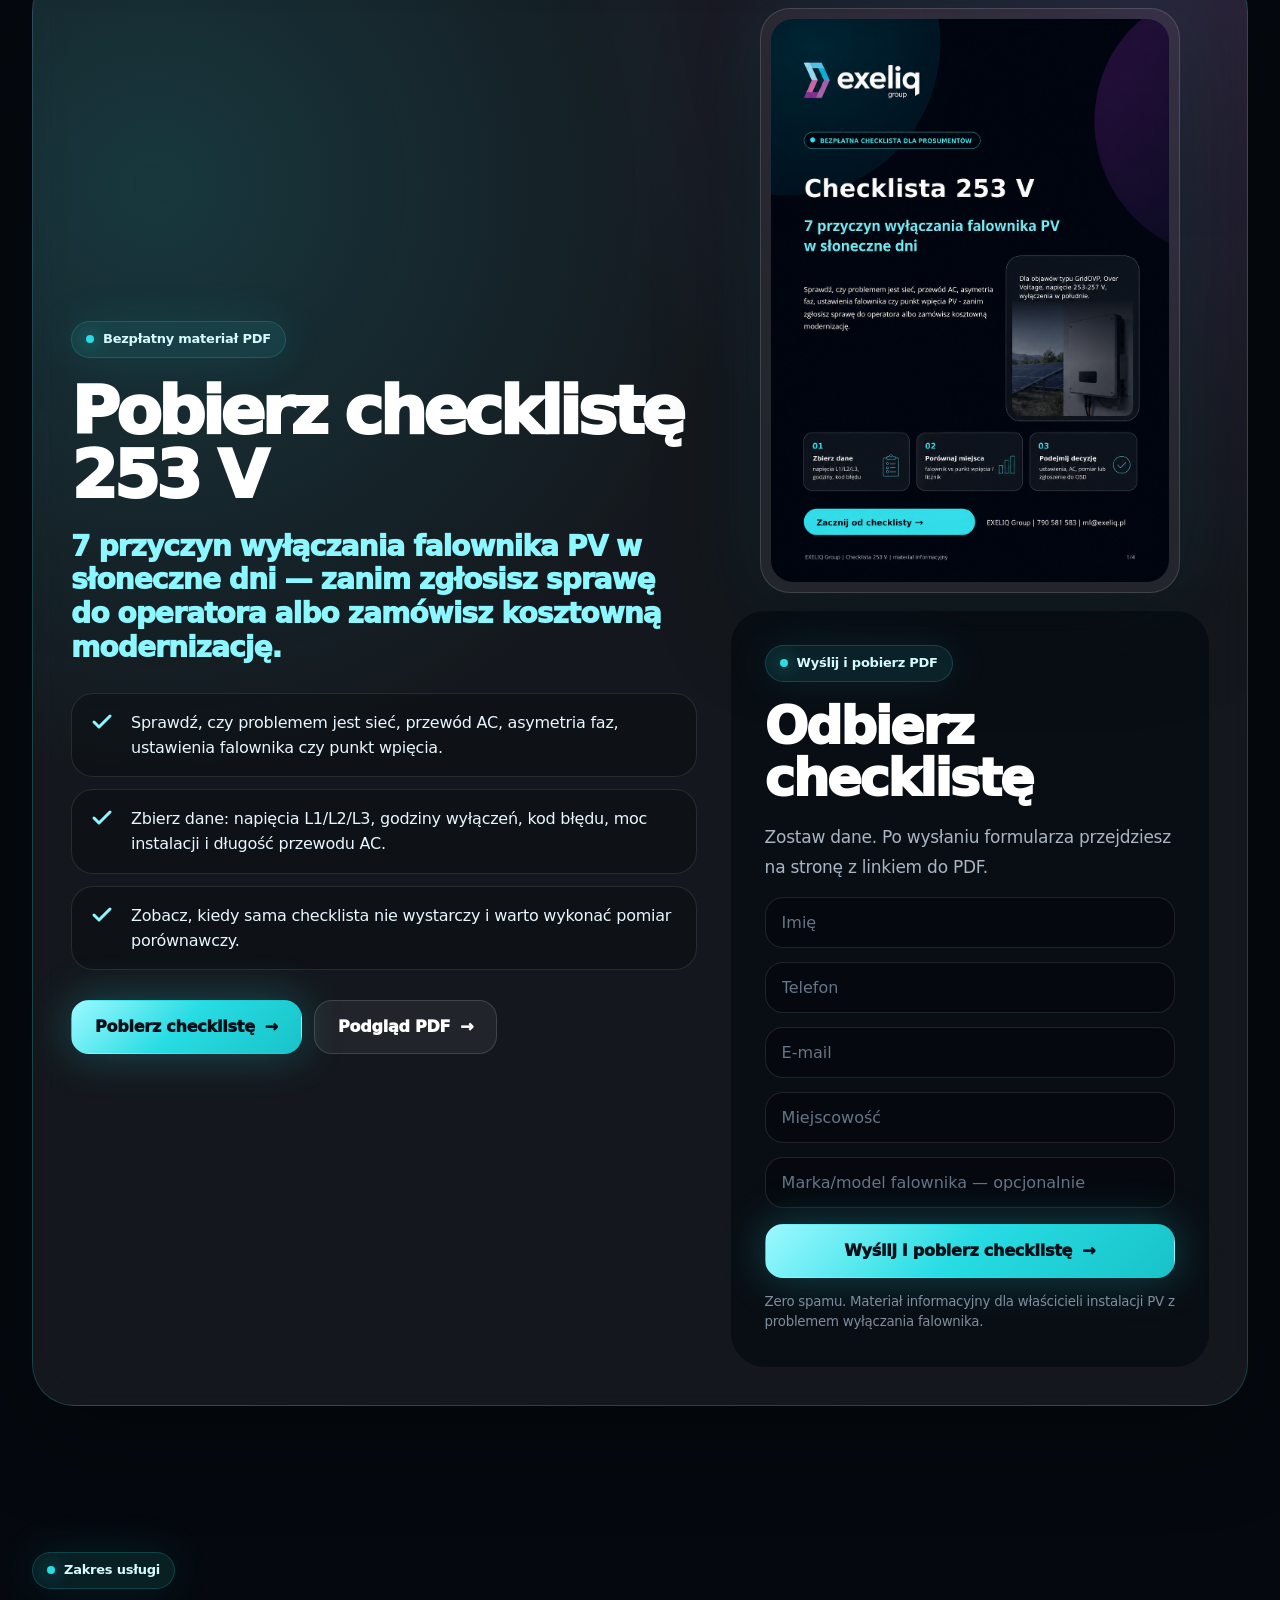
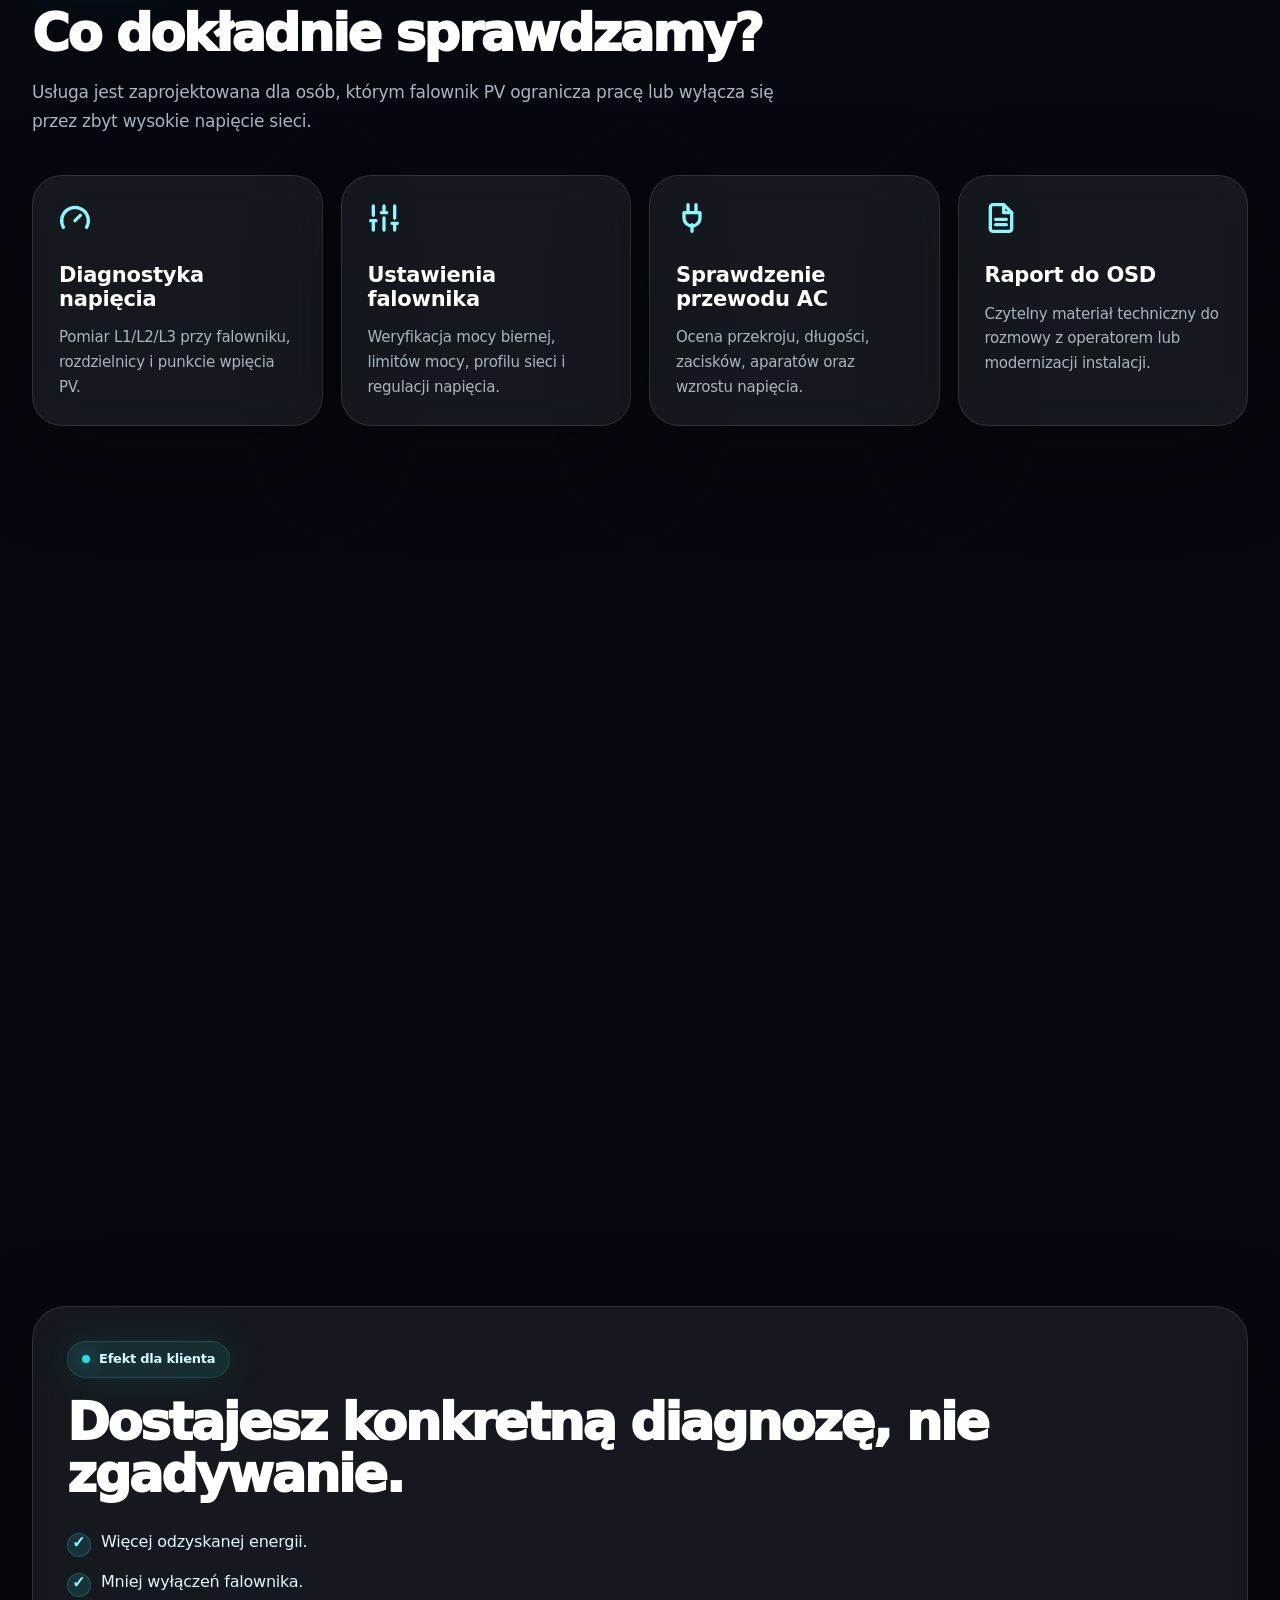
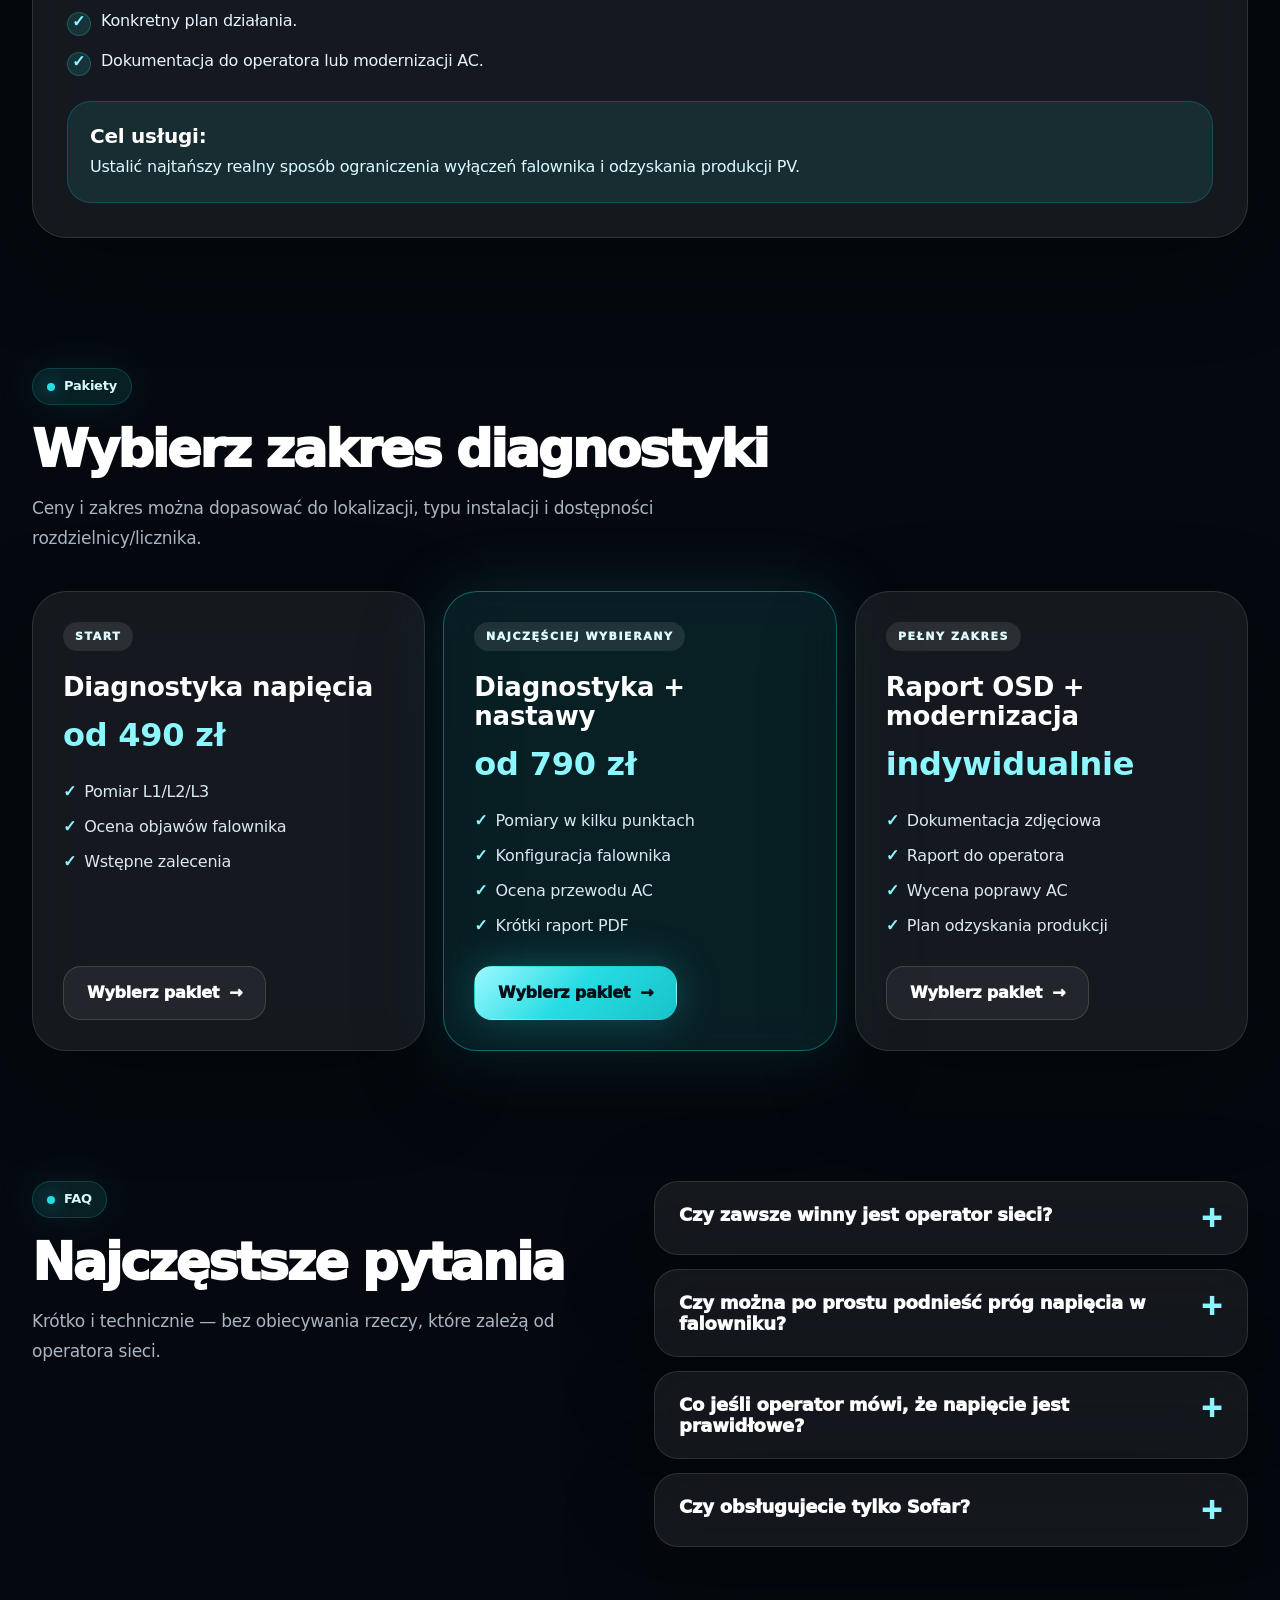
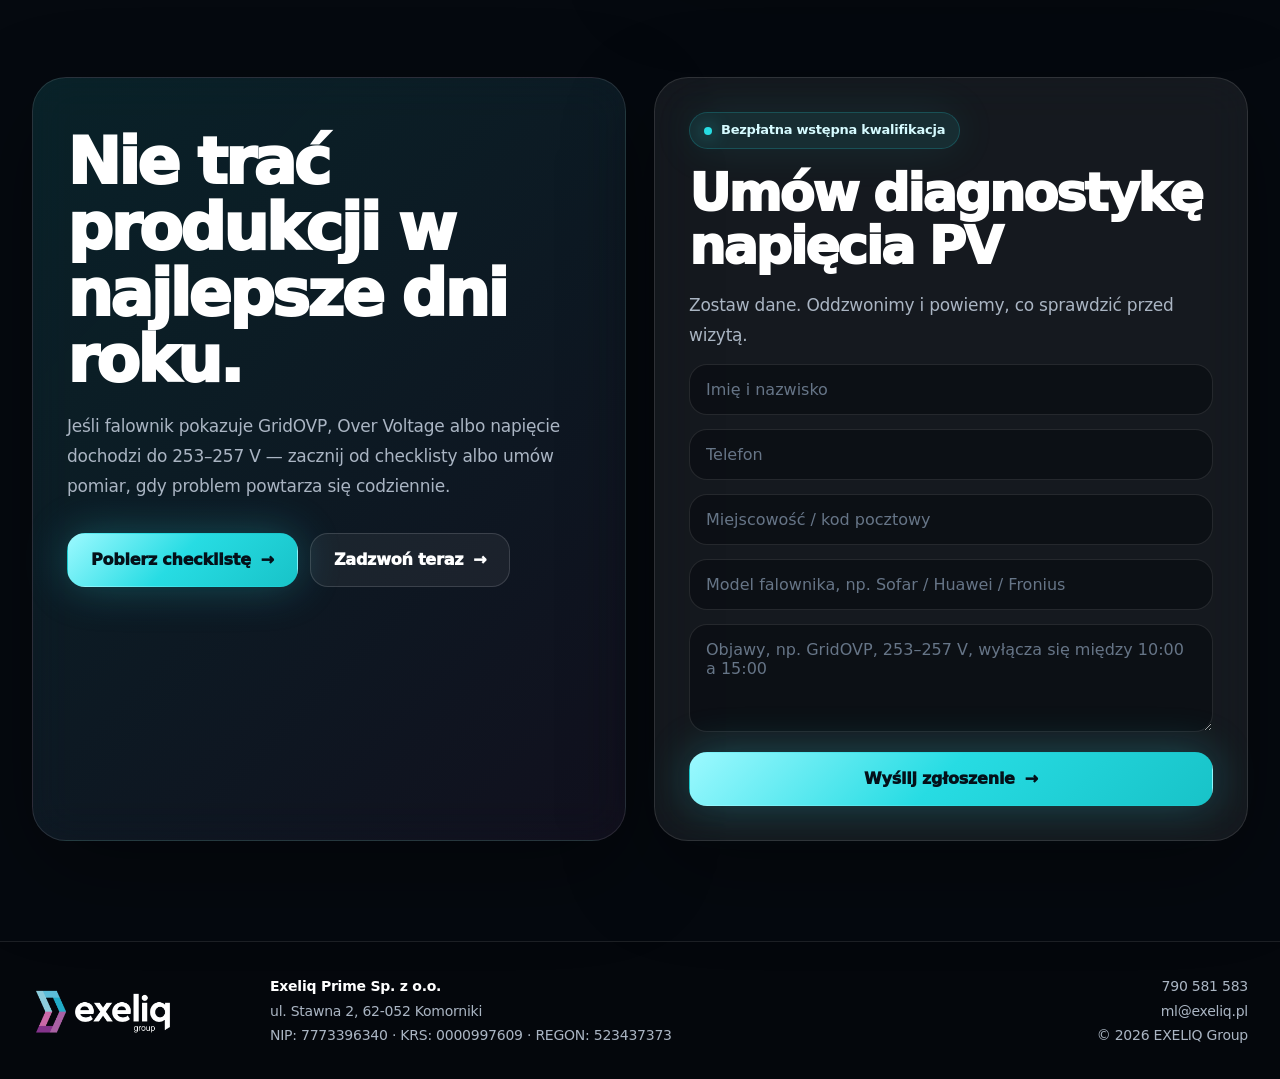
==== commit ceba561d: "Add files via upload" ====
--- a/index.html
+++ b/index.html
@@ -10,6 +10,7 @@
   <meta property="og:description" content="Diagnostyka wysokiego napięcia PV: pomiary L1/L2/L3, ustawienia falownika, przewód AC i raport do OSD." />
   <meta property="og:type" content="website" />
   <link rel="preload" href="assets/exeliq_.png" as="image" />
+  <link rel="preload" href="assets/checklista-cover.png" as="image" />
   <link rel="stylesheet" href="styles.css" />
   <!-- Google tag (gtag.js) -->
 <script async src="https://www.googletagmanager.com/gtag/js?id=AW-980913972"></script>
@@ -48,13 +49,14 @@
         <img src="assets/exeliq_.png" alt="EXELIQ Group" />
       </a>
       <nav class="nav-links" aria-label="Menu główne">
+        <a href="#checklista">Checklista</a>
         <a href="#oferta">Zakres</a>
         <a href="#diagnostyka">Diagnostyka</a>
         <a href="#pakiety">Pakiety</a>
         <a href="#faq">FAQ</a>
       </nav>
       <div class="header-actions">
-        <a class="btn btn-primary btn-small" href="#formularz">Umów pomiar</a>
+        <a class="btn btn-primary btn-small" href="#checklista">Pobierz checklistę</a>
       </div>
     </div>
   </header>
@@ -69,11 +71,11 @@
             <span>wyłącza się</span>
             <span>w słoneczne dni?</span>
           </h1>
-          <p class="lead">Masz 253–257 V i tracisz produkcję?</p>
-          <p class="hero-text">Sprawdzimy, czy winna jest sieć, przewód AC czy ustawienia falownika. Wykonujemy pomiary, diagnostykę, korektę nastaw oraz raport techniczny do operatora.</p>
+          <p class="lead">Pobierz bezpłatną checklistę 253 V i sprawdź przyczynę.</p>
+          <p class="hero-text">Masz 253–257 V, GridOVP albo Over Voltage? Zacznij od checklisty, zbierz kluczowe dane i sprawdź, czy problem wygląda na sieć, przewód AC, punkt wpięcia czy ustawienia falownika.</p>
           <div class="cta-row">
-            <a class="btn btn-primary" href="#formularz">Umów diagnostykę</a>
-            <a class="btn btn-secondary" href="#oferta">Zobacz zakres usługi</a>
+            <a class="btn btn-primary" href="#checklista">Pobierz checklistę</a>
+            <a class="btn btn-secondary" href="#formularz">Umów diagnostykę</a>
           </div>
           <div class="hero-badges" aria-label="Najważniejsze korzyści">
             <div><i data-icon="shield"></i>Bezpieczne nastawy</div>
@@ -147,6 +149,47 @@
       </div>
     </section>
 
+
+    <section id="checklista" class="section-pad checklist-section">
+      <div class="container checklist-grid glass reveal">
+        <div class="checklist-copy">
+          <div class="eyebrow"><span></span>Bezpłatny materiał PDF</div>
+          <h2>Pobierz checklistę 253 V</h2>
+          <p class="checklist-lead">7 przyczyn wyłączania falownika PV w słoneczne dni — zanim zgłosisz sprawę do operatora albo zamówisz kosztowną modernizację.</p>
+          <div class="checklist-points">
+            <div><i data-icon="check"></i><span>Sprawdź, czy problemem jest sieć, przewód AC, asymetria faz, ustawienia falownika czy punkt wpięcia.</span></div>
+            <div><i data-icon="check"></i><span>Zbierz dane: napięcia L1/L2/L3, godziny wyłączeń, kod błędu, moc instalacji i długość przewodu AC.</span></div>
+            <div><i data-icon="check"></i><span>Zobacz, kiedy sama checklista nie wystarczy i warto wykonać pomiar porównawczy.</span></div>
+          </div>
+          <div class="checklist-actions">
+            <a class="btn btn-primary" href="#checklista-form">Pobierz checklistę</a>
+            <a class="btn btn-secondary" href="assets/Checklista_253V_EXELIQ_Group_1do1.pdf" target="_blank" rel="noopener">Podgląd PDF</a>
+          </div>
+        </div>
+
+        <div class="checklist-form-col" id="checklista-form">
+          <a class="checklist-cover" href="assets/Checklista_253V_EXELIQ_Group_1do1.pdf" target="_blank" rel="noopener" aria-label="Podgląd checklisty 253 V">
+            <img src="assets/checklista-cover.png" alt="Checklista 253 V EXELIQ Group" loading="lazy" />
+          </a>
+          <form id="formularz-checklista" class="lead-form checklist-form" action="https://formspree.io/f/mbdbogog" method="POST" data-redirect="dziekujemy-checklista.html" data-formspree="true">
+            <input type="hidden" name="_subject" value="Nowy lead - Checklista 253 V" />
+            <input type="hidden" name="lead_type" value="Checklista 253 V" />
+            <input type="hidden" name="landing_page" value="napiecie.exeliq.pl" />
+            <div class="eyebrow"><span></span>Wyślij i pobierz PDF</div>
+            <h2>Odbierz checklistę</h2>
+            <p>Zostaw dane. Po wysłaniu formularza przejdziesz na stronę z linkiem do PDF.</p>
+            <input name="name" required placeholder="Imię" autocomplete="given-name" />
+            <input name="phone" required placeholder="Telefon" autocomplete="tel" />
+            <input name="email" required type="email" placeholder="E-mail" autocomplete="email" />
+            <input name="location" placeholder="Miejscowość" autocomplete="address-level2" />
+            <input name="inverter" placeholder="Marka/model falownika — opcjonalnie" />
+            <button class="btn btn-primary" type="submit">Wyślij i pobierz checklistę</button>
+            <small>Zero spamu. Materiał informacyjny dla właścicieli instalacji PV z problemem wyłączania falownika.</small>
+          </form>
+        </div>
+      </div>
+    </section>
+
     <section id="oferta" class="section-pad">
       <div class="container">
         <div class="section-head reveal">
@@ -250,11 +293,12 @@
       <div class="container final-grid">
         <div class="final-card glass reveal">
           <h2>Nie trać produkcji w najlepsze dni roku.</h2>
-          <p>Jeśli falownik pokazuje GridOVP, Over Voltage albo napięcie dochodzi do 253–257 V — zacznij od diagnostyki i pomiaru.</p>
-          <div class="cta-row"><a class="btn btn-primary" href="#formularz">Umów diagnostykę</a><a class="btn btn-secondary" href="tel:+48790581583">Zadzwoń teraz</a></div>
-        </div>
-        <form id="formularz" class="lead-form glass reveal delay-1" action="https://formspree.io/f/mbdbogog" method="POST" data-redirect="dziekujemy.html">
+          <p>Jeśli falownik pokazuje GridOVP, Over Voltage albo napięcie dochodzi do 253–257 V — zacznij od checklisty albo umów pomiar, gdy problem powtarza się codziennie.</p>
+          <div class="cta-row"><a class="btn btn-primary" href="#checklista">Pobierz checklistę</a><a class="btn btn-secondary" href="tel:+48790581583">Zadzwoń teraz</a></div>
+        </div>
+        <form id="formularz" class="lead-form glass reveal delay-1" action="https://formspree.io/f/mbdbogog" method="POST" data-redirect="dziekujemy.html" data-formspree="true">
           <input type="hidden" name="_subject" value="Nowy lead - diagnostyka napięcia PV" />
+          <input type="hidden" name="lead_type" value="Diagnostyka napięcia PV" />
           <input type="hidden" name="landing_page" value="napiecie.exeliq.pl" />
           <div class="eyebrow"><span></span>Bezpłatna wstępna kwalifikacja</div>
           <h2>Umów diagnostykę napięcia PV</h2>
@@ -270,7 +314,7 @@
     </section>
   </main>
 
-  <a href="#formularz" class="mobile-sticky">Umów diagnostykę</a>
+  <a href="#checklista" class="mobile-sticky">Pobierz checklistę 253 V</a>
 
   <footer class="site-footer">
     <div class="container footer-grid">
--- a/styles.css
+++ b/styles.css
@@ -489,6 +489,105 @@
   padding: 34px;
 }
 
+
+/* Lead magnet: Checklista 253 V */
+.checklist-section {
+  padding-top: 78px;
+  padding-bottom: 54px;
+}
+.checklist-grid {
+  display: grid;
+  grid-template-columns: minmax(0, 1.02fr) minmax(360px, .78fr);
+  gap: 34px;
+  align-items: center;
+  border-color: rgba(39,220,227,.22);
+  border-radius: 42px;
+  padding: 38px;
+  background:
+    radial-gradient(circle at 10% 15%, rgba(39,220,227,.16), transparent 36%),
+    radial-gradient(circle at 95% 0%, rgba(165,102,212,.16), transparent 34%),
+    rgba(255,255,255,.062);
+  overflow: hidden;
+}
+.checklist-copy h2 {
+  margin: 22px 0 0;
+  max-width: 760px;
+  font-size: clamp(42px, 5.2vw, 76px);
+  line-height: .96;
+  letter-spacing: -.06em;
+  font-weight: 1000;
+}
+.checklist-lead {
+  max-width: 760px;
+  margin: 22px 0 0;
+  color: var(--cyan2);
+  font-size: clamp(21px, 2.2vw, 30px);
+  line-height: 1.2;
+  font-weight: 950;
+  letter-spacing: -.035em;
+}
+.checklist-points {
+  display: grid;
+  gap: 12px;
+  margin-top: 28px;
+  max-width: 760px;
+}
+.checklist-points div {
+  display: grid;
+  grid-template-columns: 28px 1fr;
+  gap: 13px;
+  align-items: start;
+  border: 1px solid rgba(255,255,255,.105);
+  border-radius: 22px;
+  background: rgba(1,5,10,.28);
+  padding: 16px 18px;
+  color: #e8f7ff;
+  line-height: 1.58;
+}
+.checklist-points i {
+  width: 24px;
+  height: 24px;
+  color: var(--cyan2);
+}
+.checklist-actions {
+  display: flex;
+  flex-wrap: wrap;
+  gap: 12px;
+  margin-top: 30px;
+}
+.checklist-form-col {
+  display: grid;
+  gap: 18px;
+  min-width: 0;
+}
+.checklist-cover {
+  display: block;
+  width: min(100%, 420px);
+  margin-inline: auto;
+  border: 1px solid rgba(255,255,255,.14);
+  border-radius: 30px;
+  background: rgba(255,255,255,.06);
+  padding: 10px;
+  box-shadow: 0 30px 100px rgba(0,0,0,.34), 0 0 74px rgba(39,220,227,.11);
+  transition: transform .25s ease, border-color .25s ease;
+}
+.checklist-cover:hover {
+  transform: translateY(-4px);
+  border-color: rgba(140,247,255,.34);
+}
+.checklist-cover img {
+  width: 100%;
+  aspect-ratio: 1000 / 1414;
+  object-fit: cover;
+  border-radius: 22px;
+}
+.checklist-form {
+  background: rgba(3,8,14,.58);
+}
+.checklist-form h2 {
+  font-size: clamp(28px, 3vw, 42px);
+}
+
 .section-head {
   max-width: 780px;
   margin-bottom: 38px;
@@ -891,6 +990,8 @@
   .hero-badges { max-width: 760px; grid-template-columns: repeat(4, minmax(0, 1fr)); }
     .showcase-main { min-height: 560px; }
   .service-grid { grid-template-columns: repeat(2, minmax(0, 1fr)); }
+  .checklist-grid { grid-template-columns: 1fr; }
+  .checklist-cover { max-width: 360px; }
 }
 
 @media (max-width: 940px) {
@@ -937,6 +1038,11 @@
   .calculator,
   .final-card,
   .lead-form { padding: 24px; border-radius: 28px; }
+  .checklist-grid { padding: 24px; border-radius: 30px; gap: 24px; }
+  .checklist-copy h2 { font-size: clamp(38px, 11vw, 56px); }
+  .checklist-actions { flex-direction: column; }
+  .checklist-actions .btn { width: 100%; }
+  .checklist-cover { max-width: 300px; }
   .mobile-sticky {
     position: fixed;
     left: 14px;
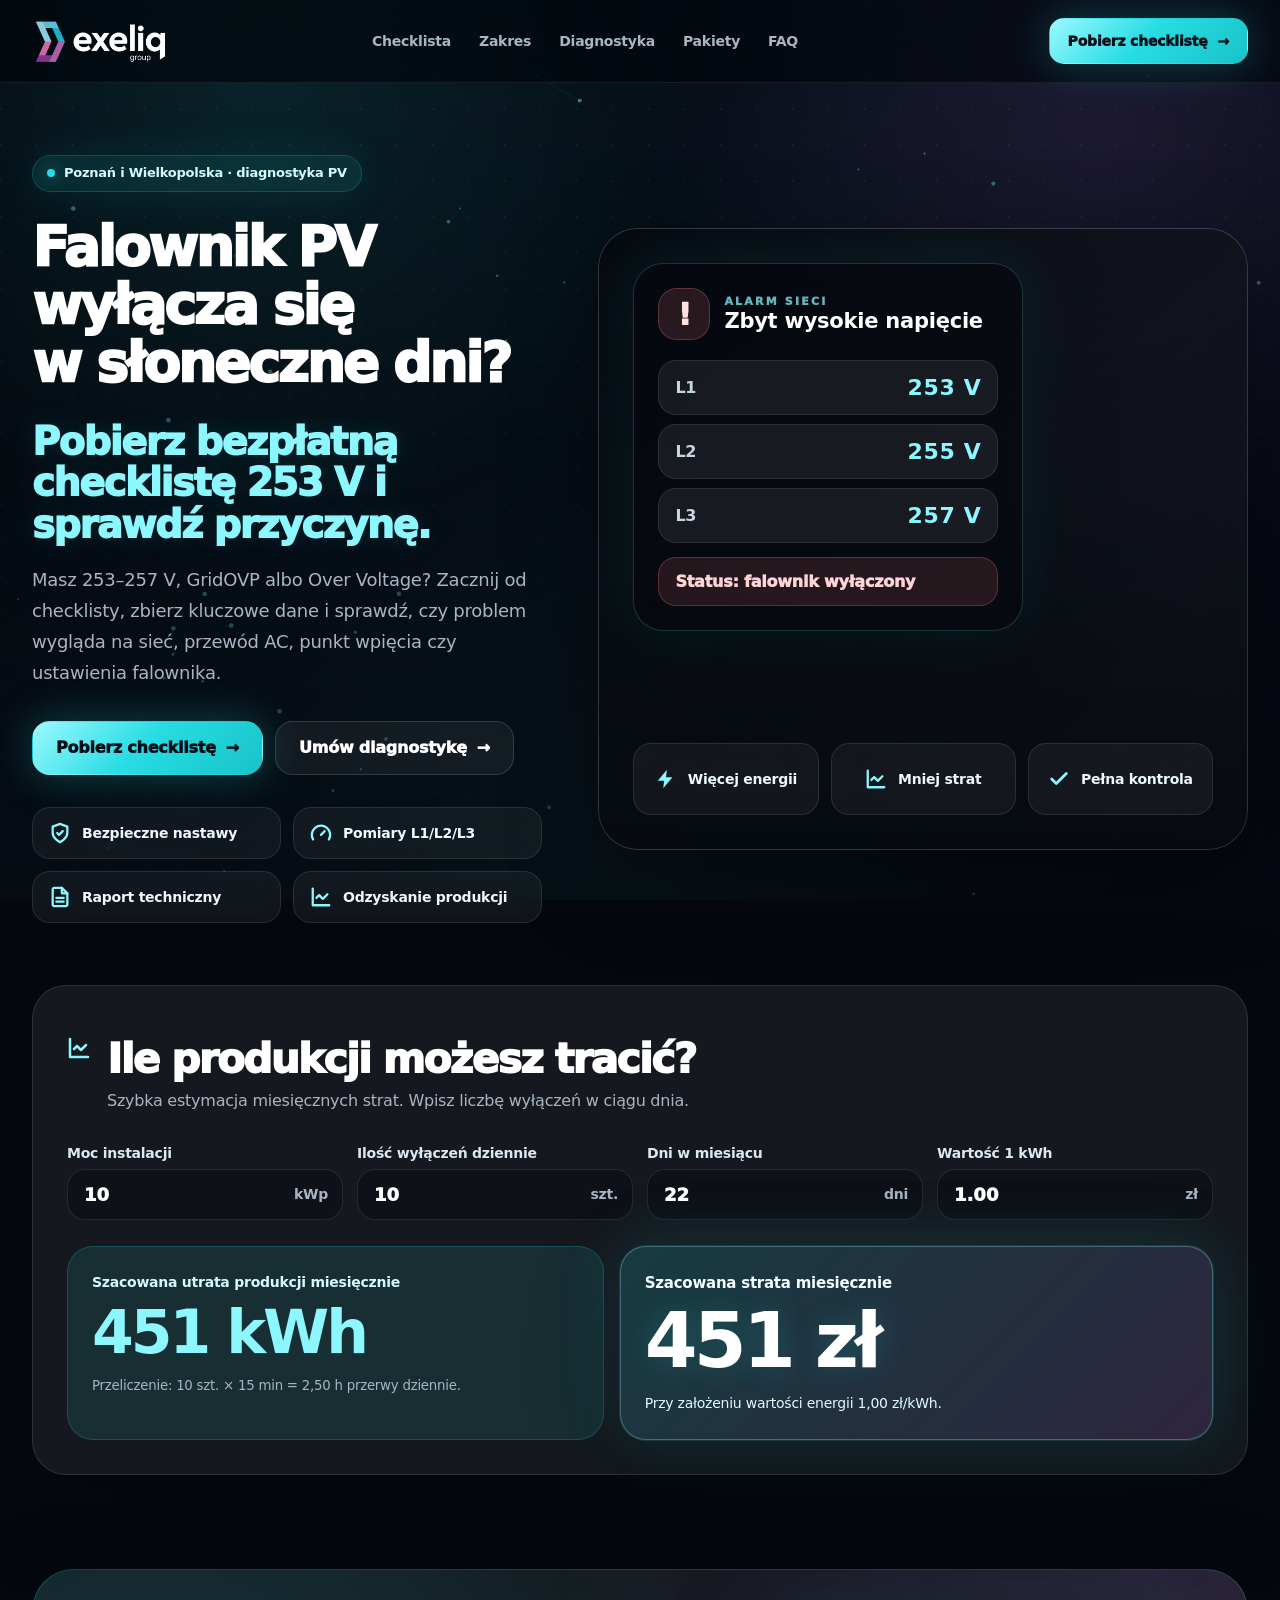
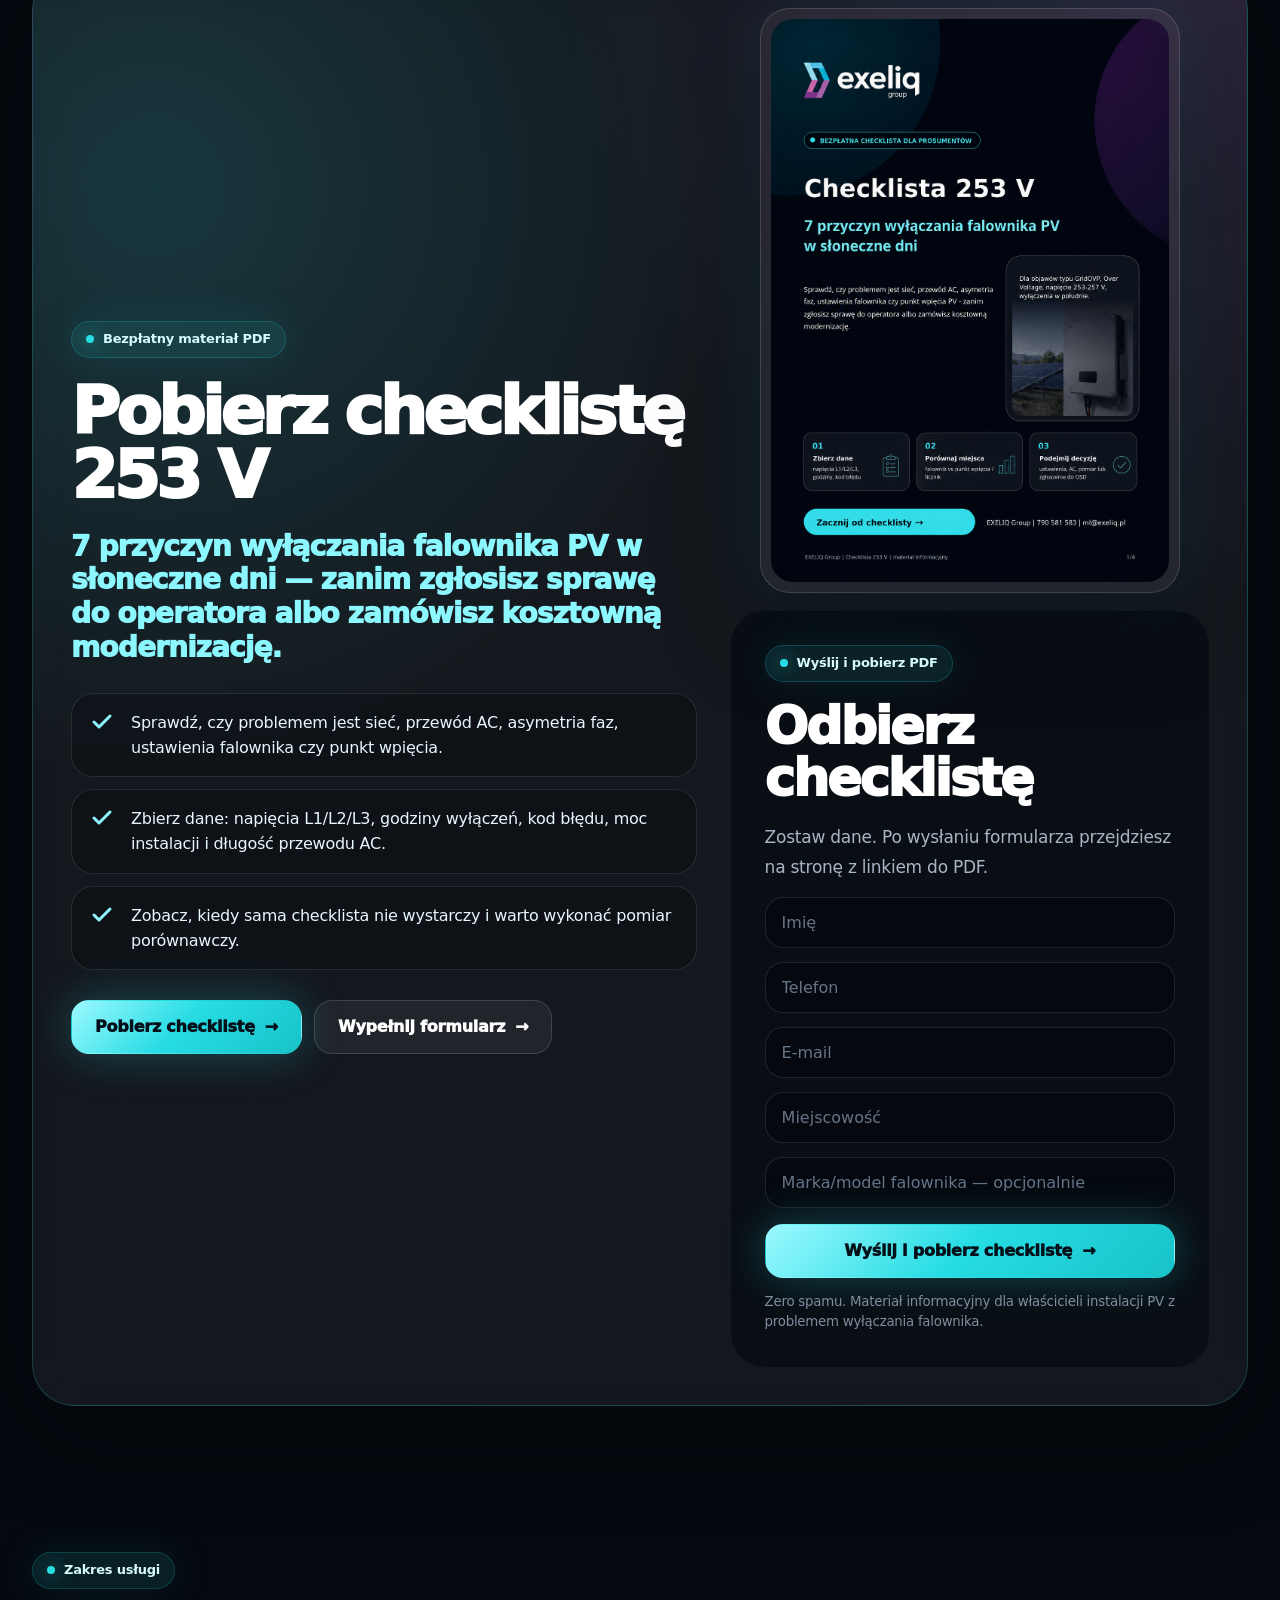
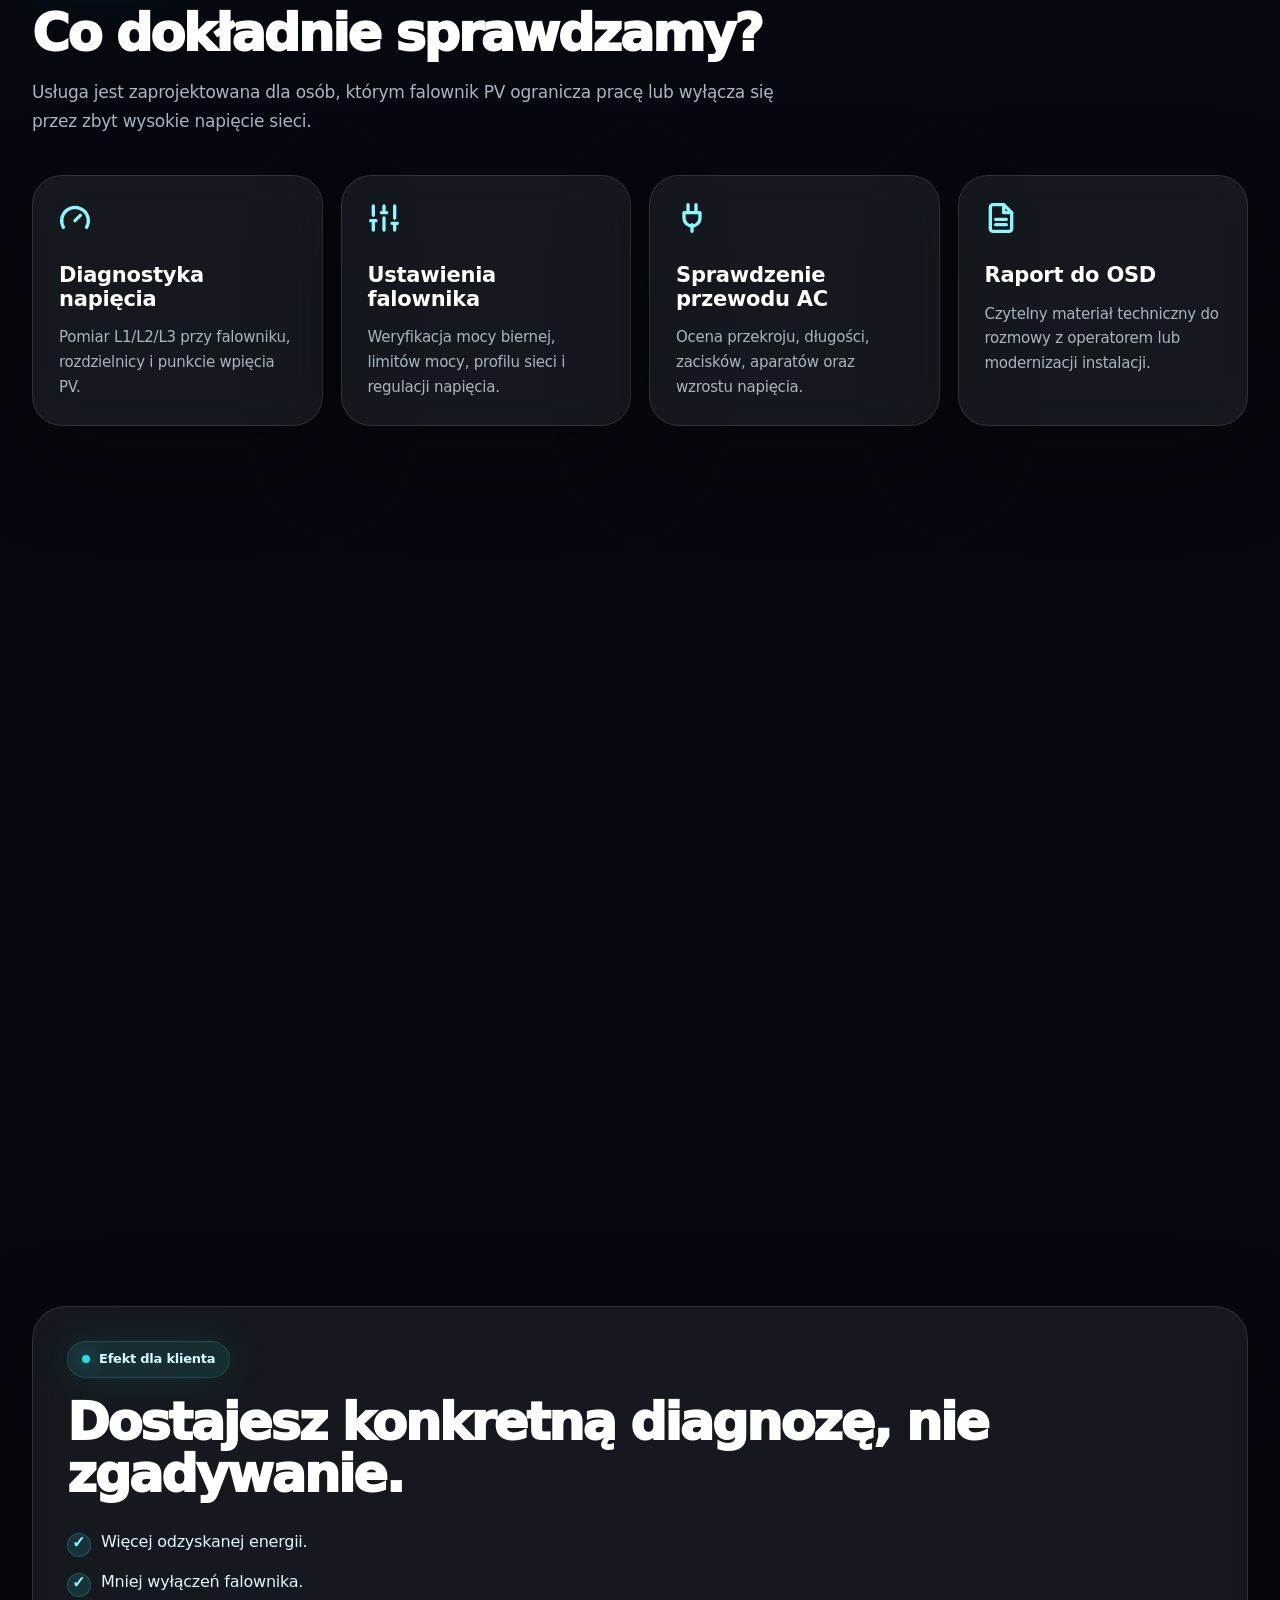
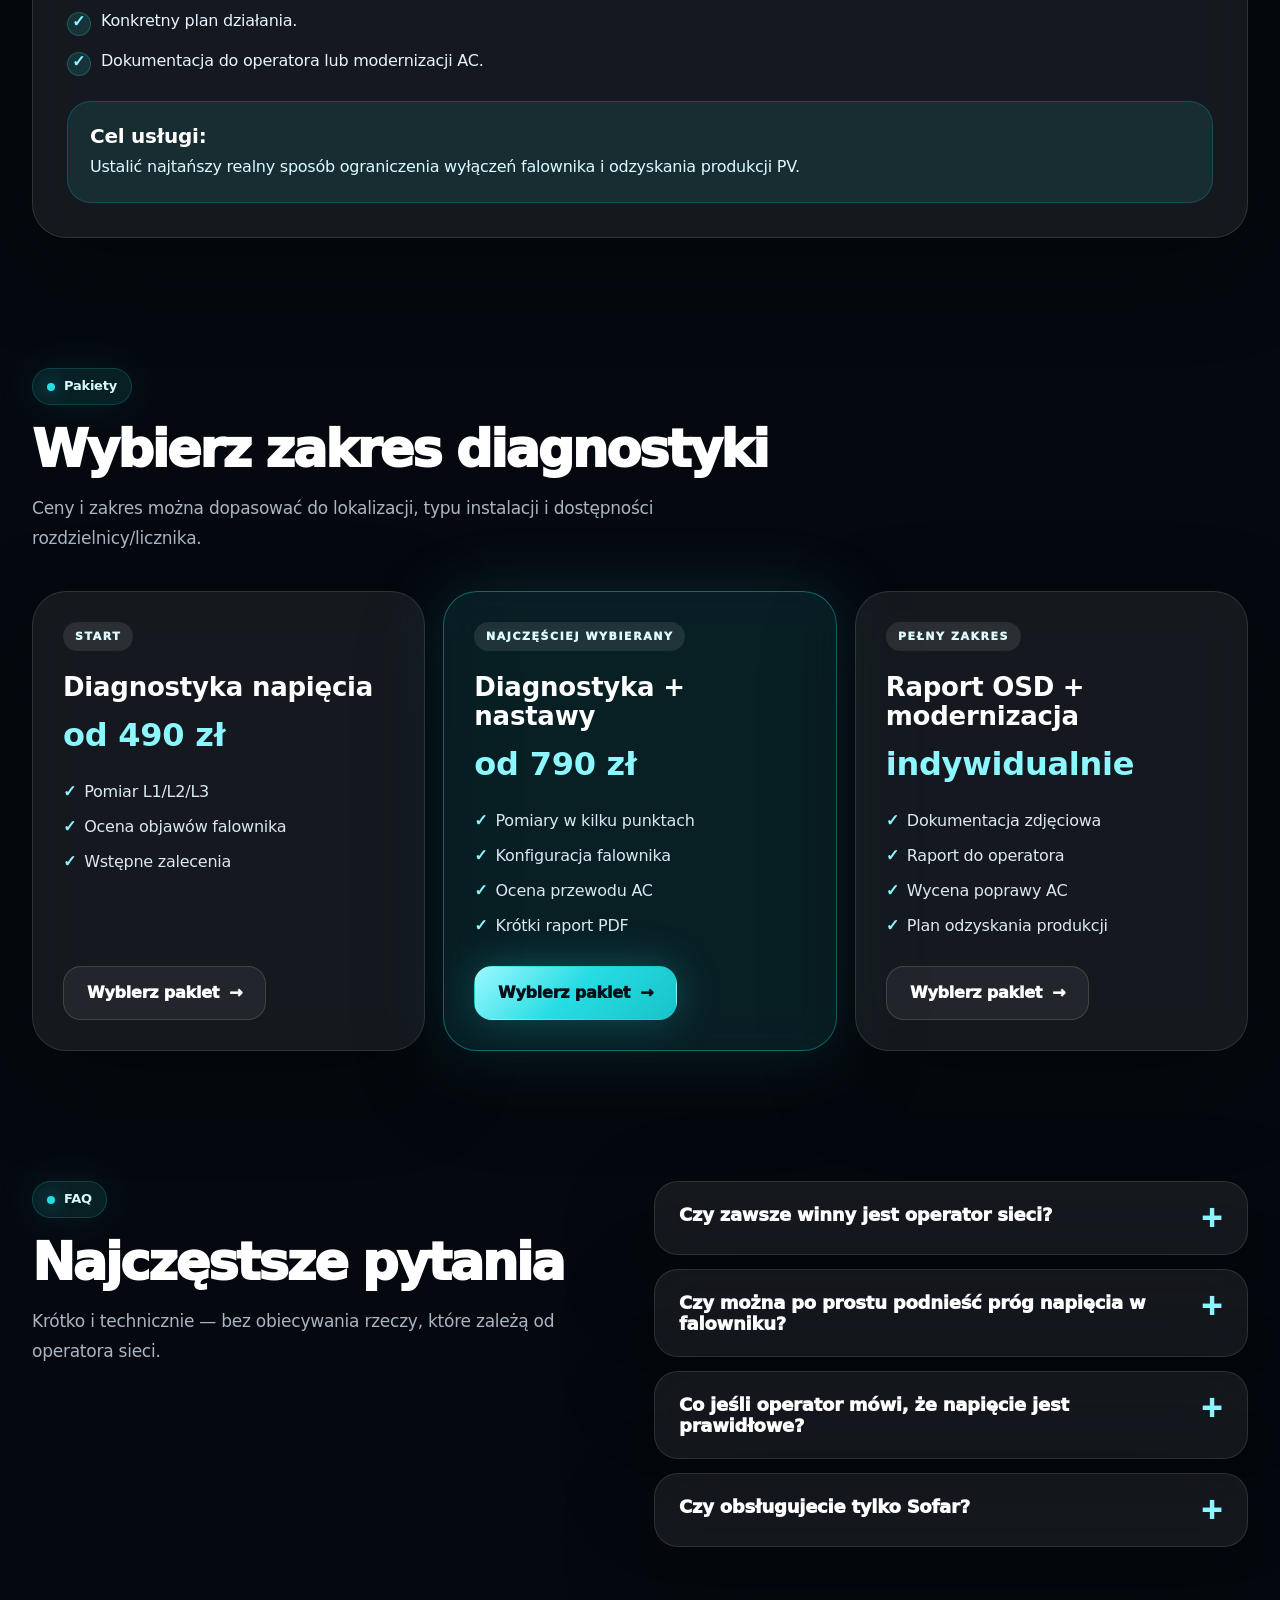
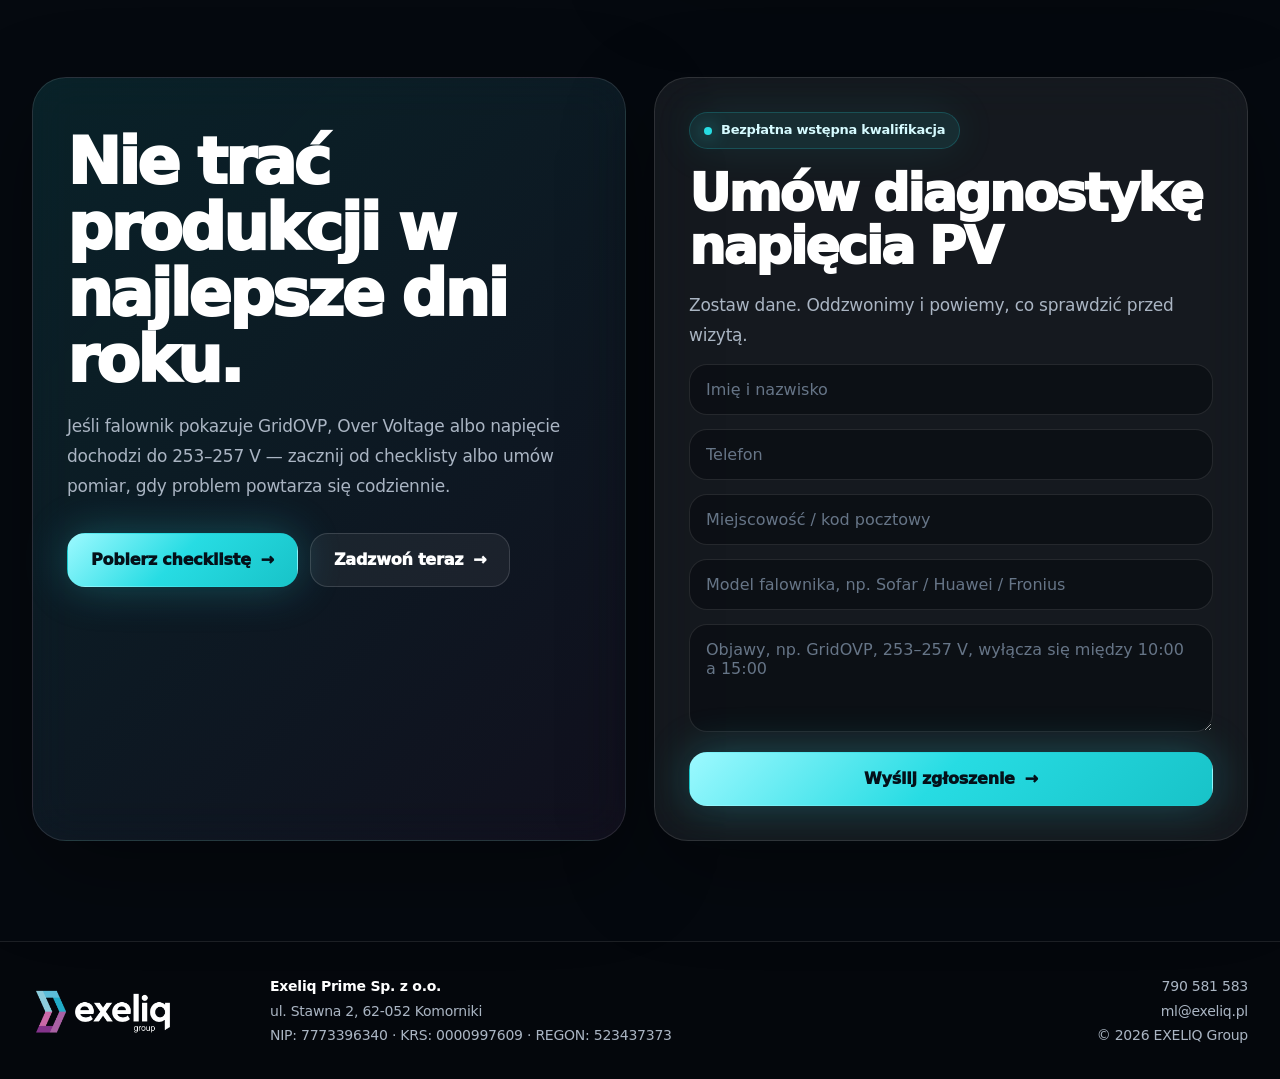
==== commit b7a7a672: "Add files via upload" ====
--- a/index.html
+++ b/index.html
@@ -163,14 +163,14 @@
           </div>
           <div class="checklist-actions">
             <a class="btn btn-primary" href="#checklista-form">Pobierz checklistę</a>
-            <a class="btn btn-secondary" href="assets/Checklista_253V_EXELIQ_Group_1do1.pdf" target="_blank" rel="noopener">Podgląd PDF</a>
+            <a class="btn btn-secondary" href="#checklista-form">Wypełnij formularz</a>
           </div>
         </div>
 
         <div class="checklist-form-col" id="checklista-form">
-          <a class="checklist-cover" href="assets/Checklista_253V_EXELIQ_Group_1do1.pdf" target="_blank" rel="noopener" aria-label="Podgląd checklisty 253 V">
+          <div class="checklist-cover" aria-label="Okładka checklisty 253 V">
             <img src="assets/checklista-cover.png" alt="Checklista 253 V EXELIQ Group" loading="lazy" />
-          </a>
+          </div>
           <form id="formularz-checklista" class="lead-form checklist-form" action="https://formspree.io/f/mbdbogog" method="POST" data-redirect="dziekujemy-checklista.html" data-formspree="true">
             <input type="hidden" name="_subject" value="Nowy lead - Checklista 253 V" />
             <input type="hidden" name="lead_type" value="Checklista 253 V" />
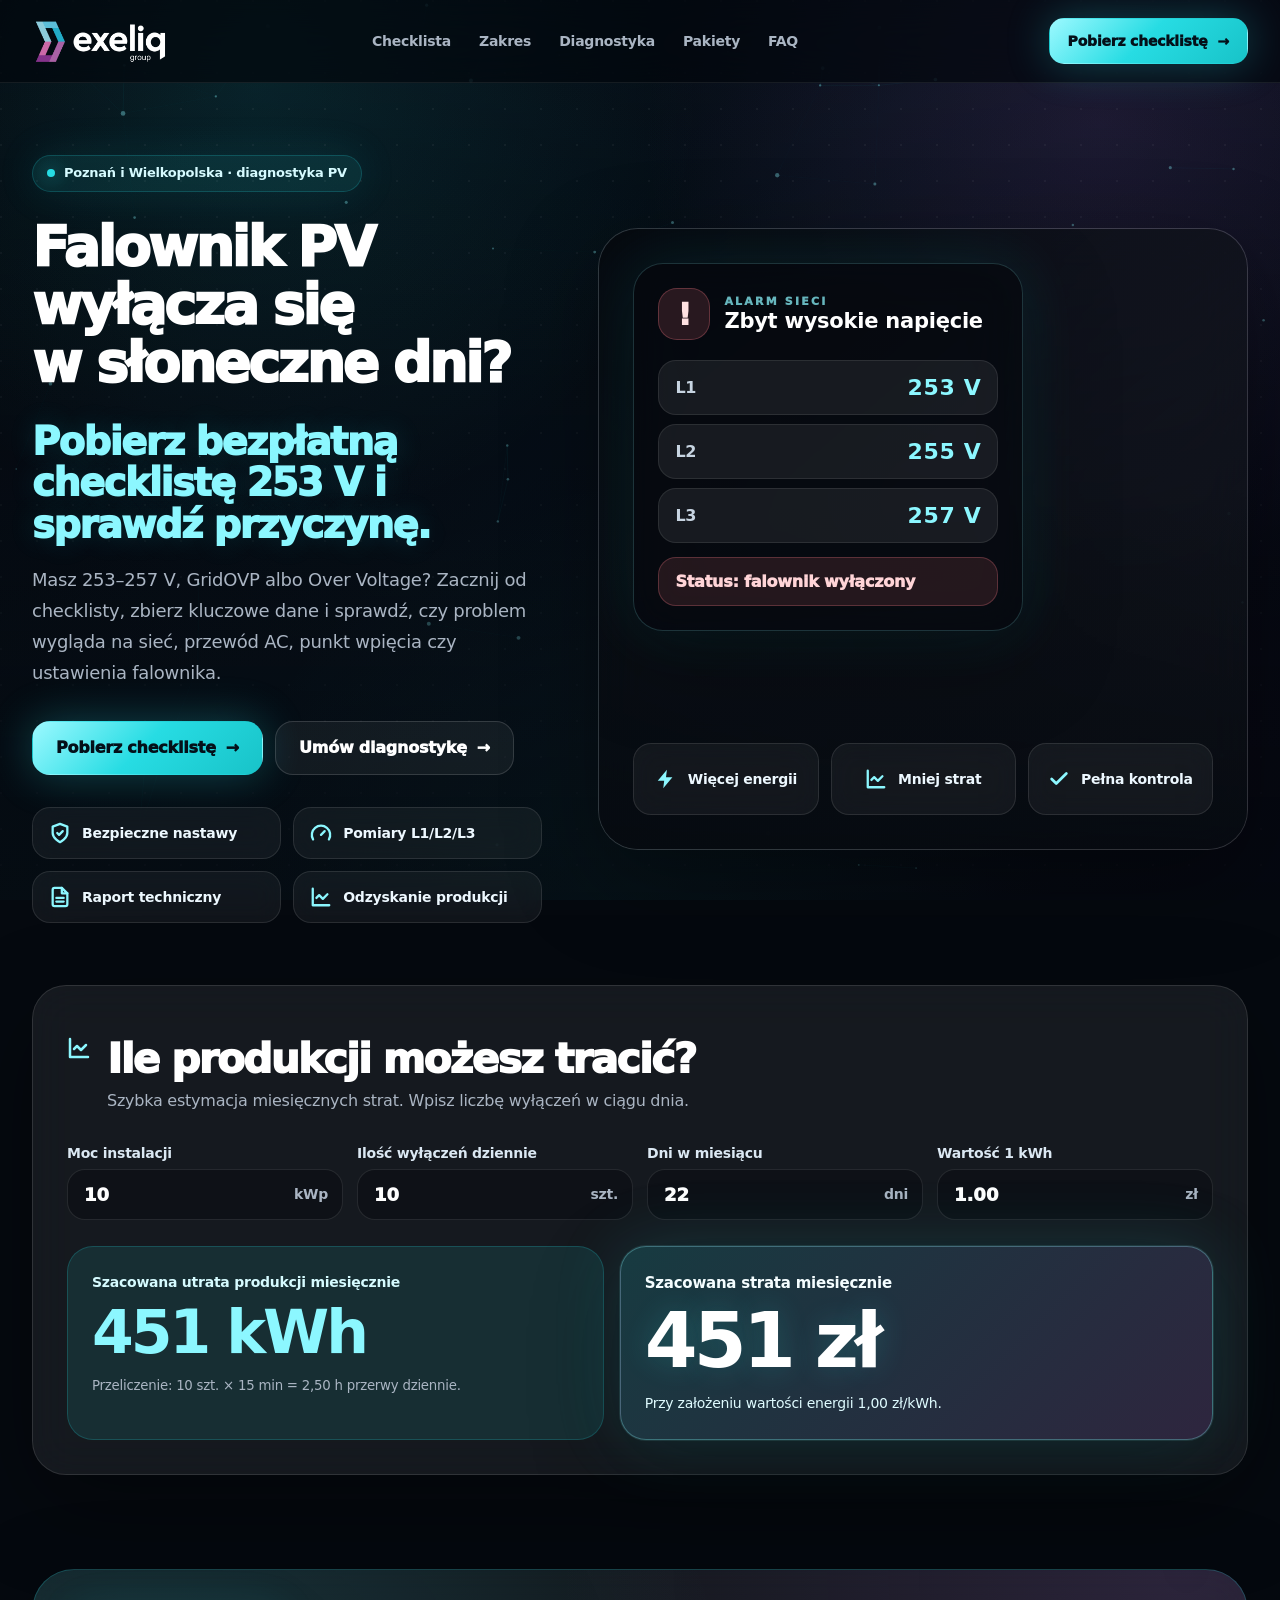
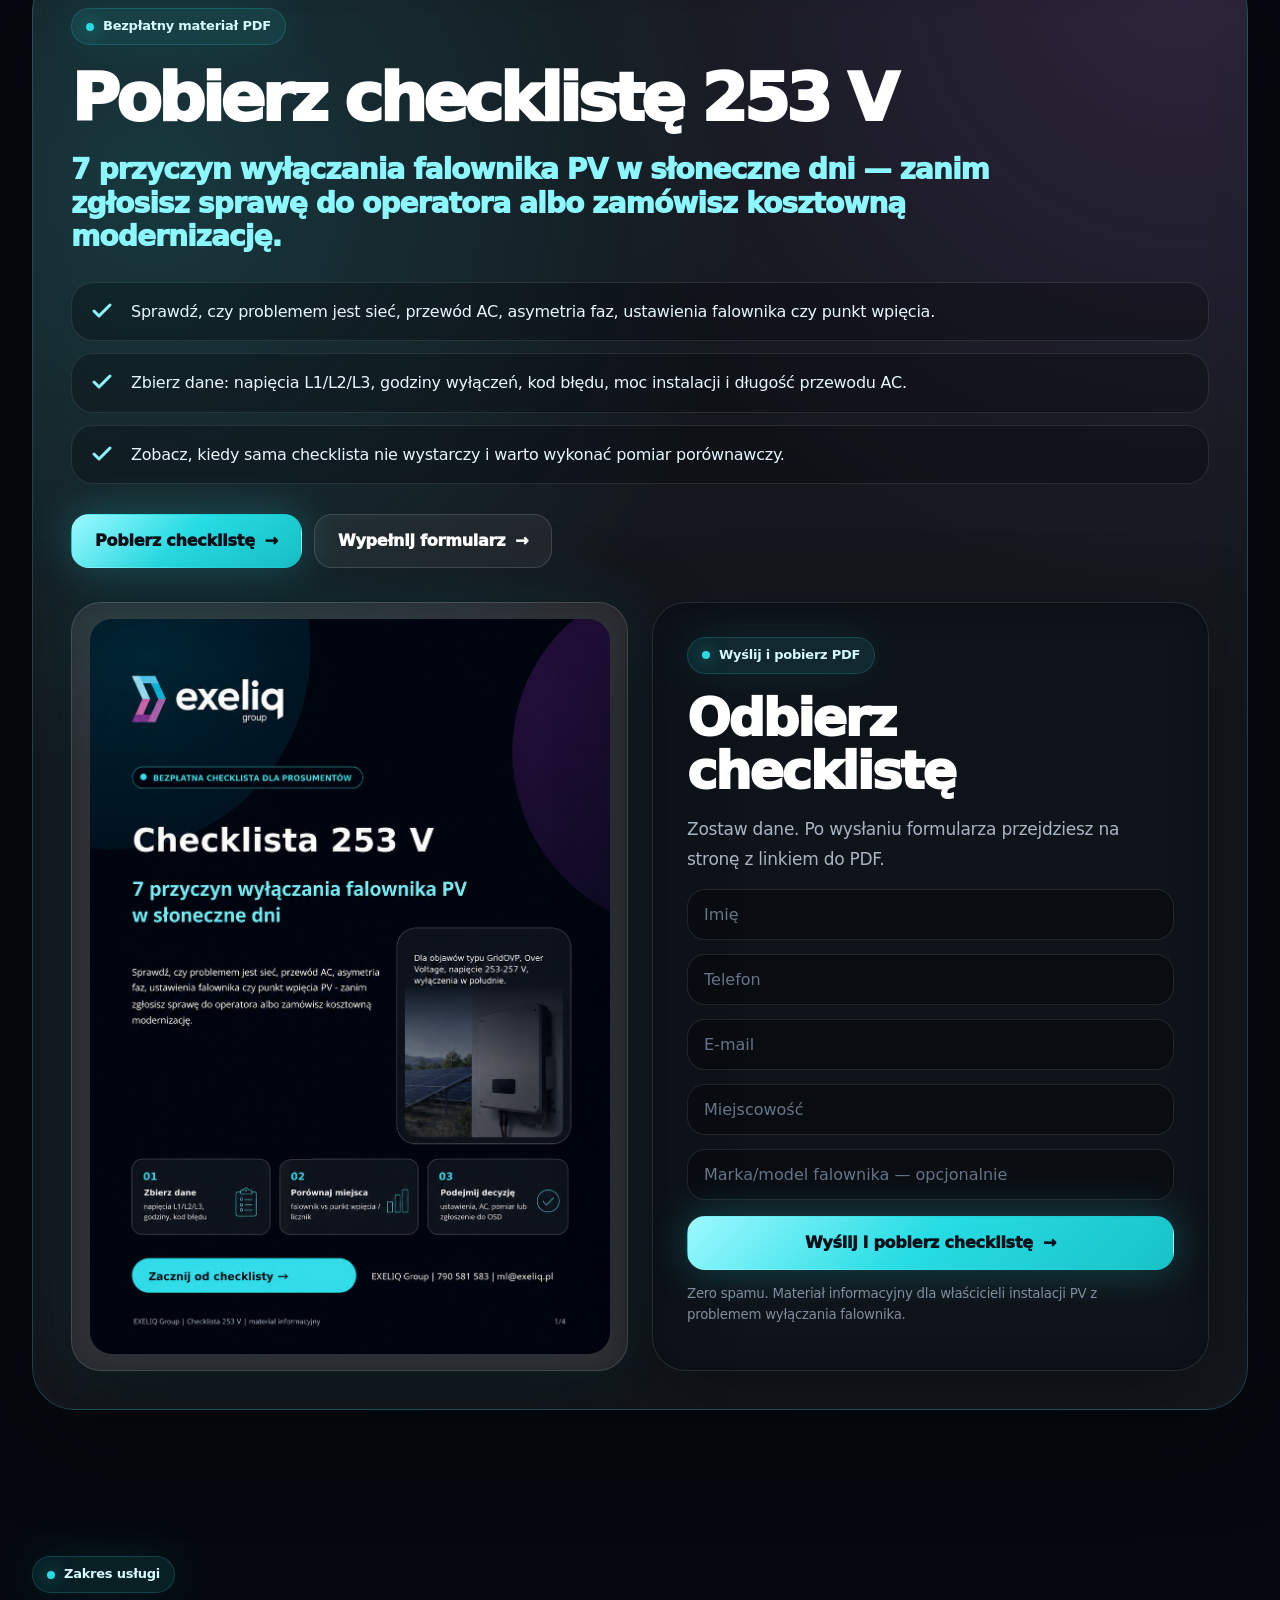
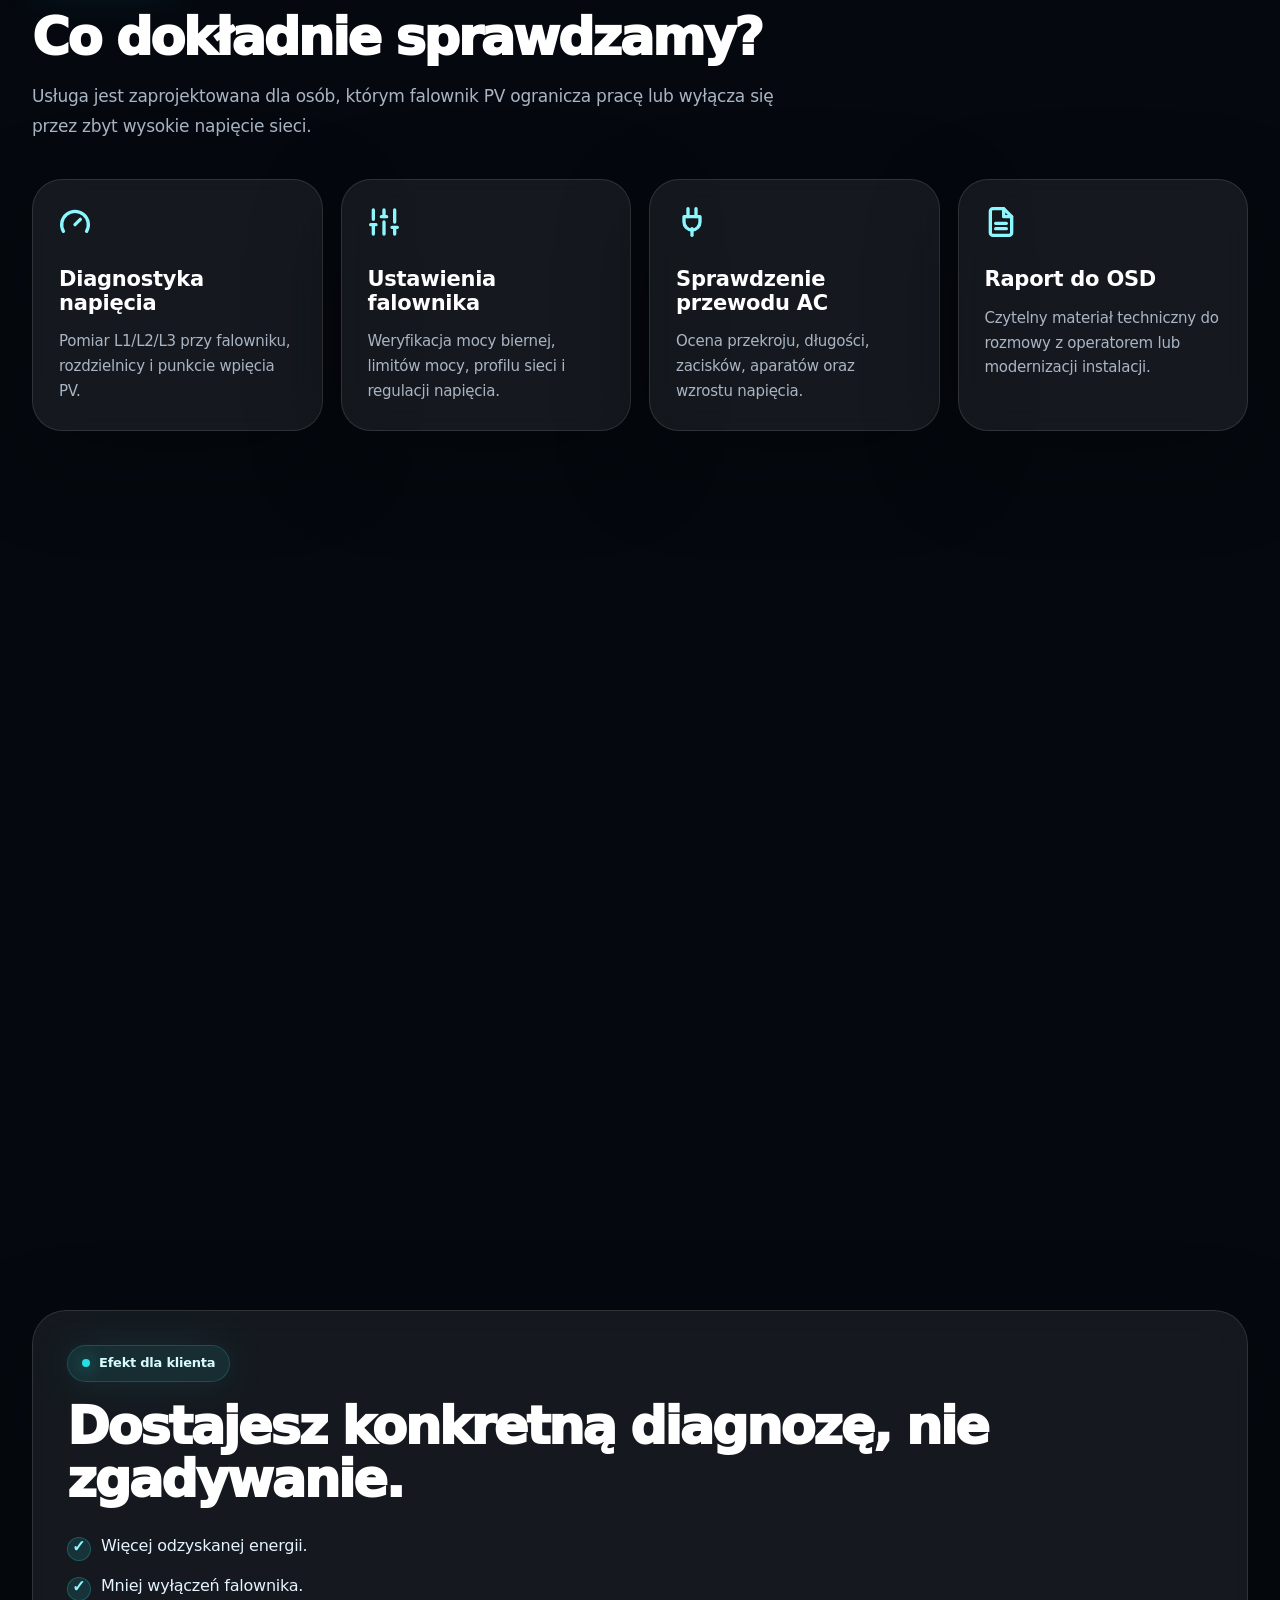
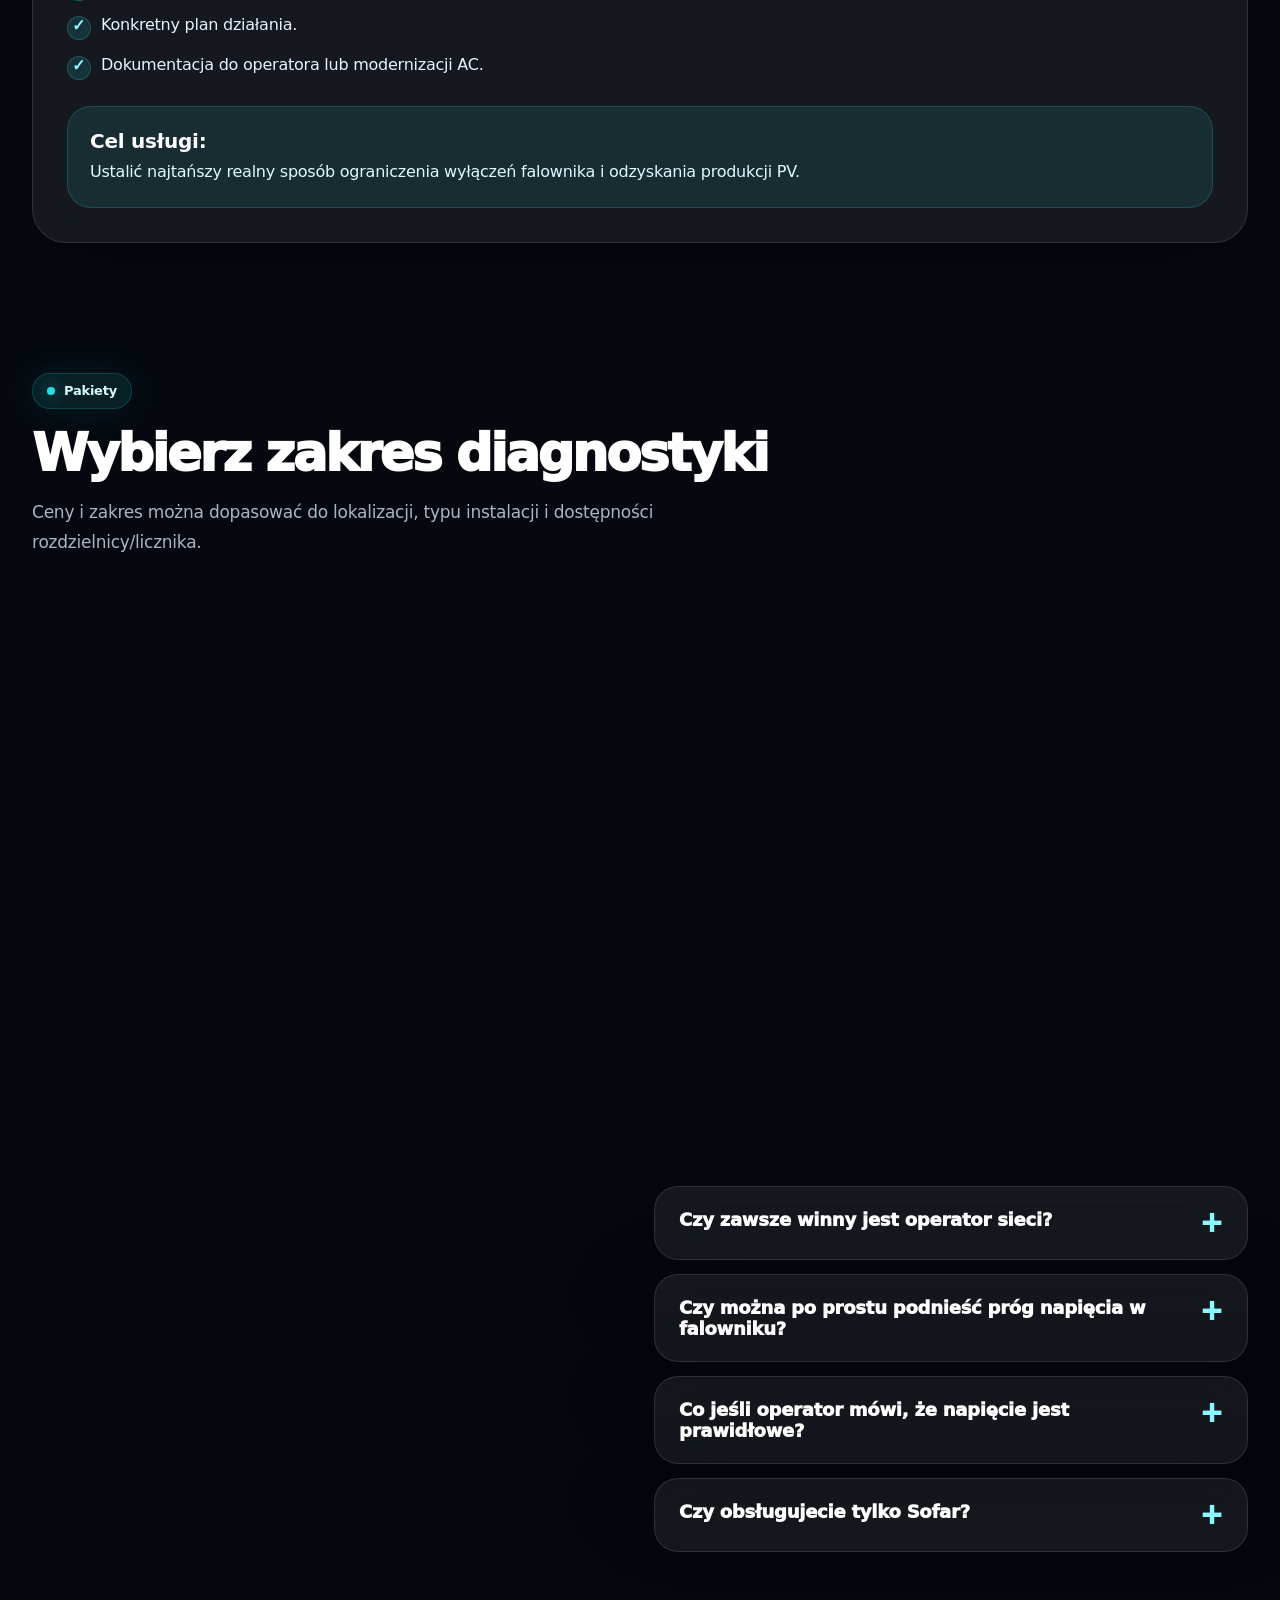
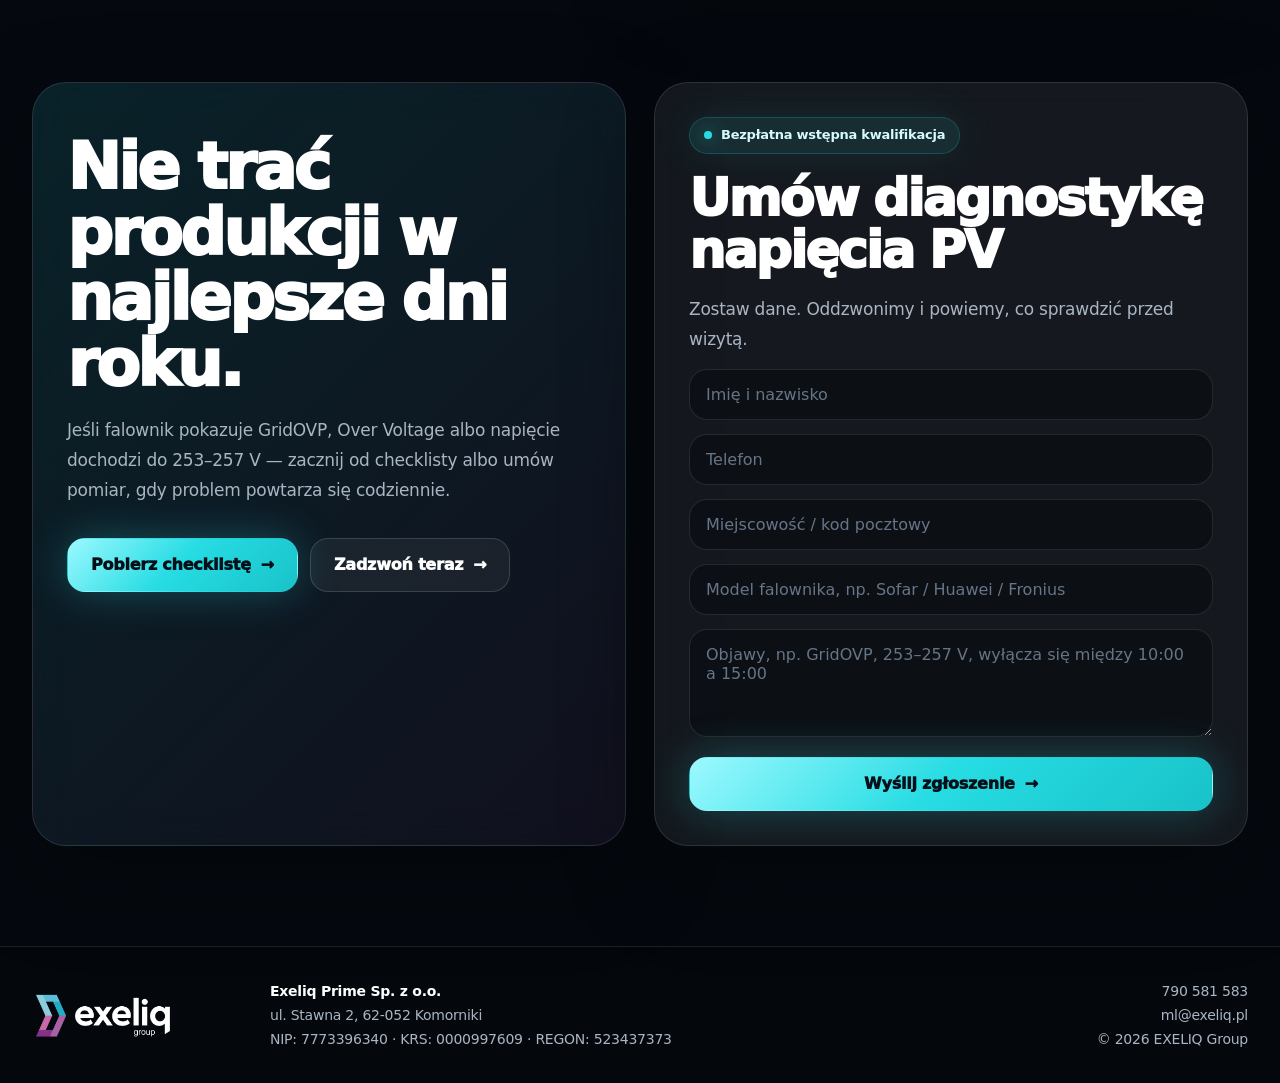
==== commit 5c0ec5e6: "Add files via upload" ====
--- a/index.html
+++ b/index.html
@@ -167,11 +167,11 @@
           </div>
         </div>
 
-        <div class="checklist-form-col" id="checklista-form">
-          <div class="checklist-cover" aria-label="Okładka checklisty 253 V">
+        <div class="checklist-bottom" id="checklista-form">
+          <div class="checklist-cover glass" aria-label="Okładka checklisty 253 V">
             <img src="assets/checklista-cover.png" alt="Checklista 253 V EXELIQ Group" loading="lazy" />
           </div>
-          <form id="formularz-checklista" class="lead-form checklist-form" action="https://formspree.io/f/mbdbogog" method="POST" data-redirect="dziekujemy-checklista.html" data-formspree="true">
+          <form id="formularz-checklista" class="lead-form checklist-form glass" action="https://formspree.io/f/mbdbogog" method="POST" data-redirect="dziekujemy-checklista.html" data-formspree="true">
             <input type="hidden" name="_subject" value="Nowy lead - Checklista 253 V" />
             <input type="hidden" name="lead_type" value="Checklista 253 V" />
             <input type="hidden" name="landing_page" value="napiecie.exeliq.pl" />
--- a/styles.css
+++ b/styles.css
@@ -497,9 +497,9 @@
 }
 .checklist-grid {
   display: grid;
-  grid-template-columns: minmax(0, 1.02fr) minmax(360px, .78fr);
+  grid-template-columns: 1fr;
   gap: 34px;
-  align-items: center;
+  align-items: start;
   border-color: rgba(39,220,227,.22);
   border-radius: 42px;
   padding: 38px;
@@ -509,16 +509,20 @@
     rgba(255,255,255,.062);
   overflow: hidden;
 }
+.checklist-copy {
+  width: 100%;
+  max-width: 100%;
+}
 .checklist-copy h2 {
   margin: 22px 0 0;
-  max-width: 760px;
+  max-width: 920px;
   font-size: clamp(42px, 5.2vw, 76px);
   line-height: .96;
   letter-spacing: -.06em;
   font-weight: 1000;
 }
 .checklist-lead {
-  max-width: 760px;
+  max-width: 980px;
   margin: 22px 0 0;
   color: var(--cyan2);
   font-size: clamp(21px, 2.2vw, 30px);
@@ -530,7 +534,7 @@
   display: grid;
   gap: 12px;
   margin-top: 28px;
-  max-width: 760px;
+  max-width: 100%;
 }
 .checklist-points div {
   display: grid;
@@ -555,19 +559,26 @@
   gap: 12px;
   margin-top: 30px;
 }
-.checklist-form-col {
-  display: grid;
-  gap: 18px;
+.checklist-bottom {
+  display: grid;
+  grid-template-columns: repeat(2, minmax(0, 1fr));
+  gap: 24px;
+  align-items: stretch;
   min-width: 0;
 }
+.checklist-cover,
+.checklist-form {
+  min-width: 0;
+  border-radius: 30px;
+}
 .checklist-cover {
-  display: block;
-  width: min(100%, 420px);
-  margin-inline: auto;
+  display: flex;
+  align-items: center;
+  justify-content: center;
+  min-height: 100%;
   border: 1px solid rgba(255,255,255,.14);
-  border-radius: 30px;
   background: rgba(255,255,255,.06);
-  padding: 10px;
+  padding: 16px;
   box-shadow: 0 30px 100px rgba(0,0,0,.34), 0 0 74px rgba(39,220,227,.11);
   transition: transform .25s ease, border-color .25s ease;
 }
@@ -576,12 +587,15 @@
   border-color: rgba(140,247,255,.34);
 }
 .checklist-cover img {
+  display: block;
   width: 100%;
+  max-width: 520px;
   aspect-ratio: 1000 / 1414;
   object-fit: cover;
   border-radius: 22px;
 }
 .checklist-form {
+  align-self: stretch;
   background: rgba(3,8,14,.58);
 }
 .checklist-form h2 {
@@ -991,7 +1005,8 @@
     .showcase-main { min-height: 560px; }
   .service-grid { grid-template-columns: repeat(2, minmax(0, 1fr)); }
   .checklist-grid { grid-template-columns: 1fr; }
-  .checklist-cover { max-width: 360px; }
+  .checklist-bottom { grid-template-columns: 1fr; }
+  .checklist-cover { max-width: none; }
 }
 
 @media (max-width: 940px) {
@@ -1042,7 +1057,7 @@
   .checklist-copy h2 { font-size: clamp(38px, 11vw, 56px); }
   .checklist-actions { flex-direction: column; }
   .checklist-actions .btn { width: 100%; }
-  .checklist-cover { max-width: 300px; }
+  .checklist-cover { padding: 12px; }
   .mobile-sticky {
     position: fixed;
     left: 14px;
